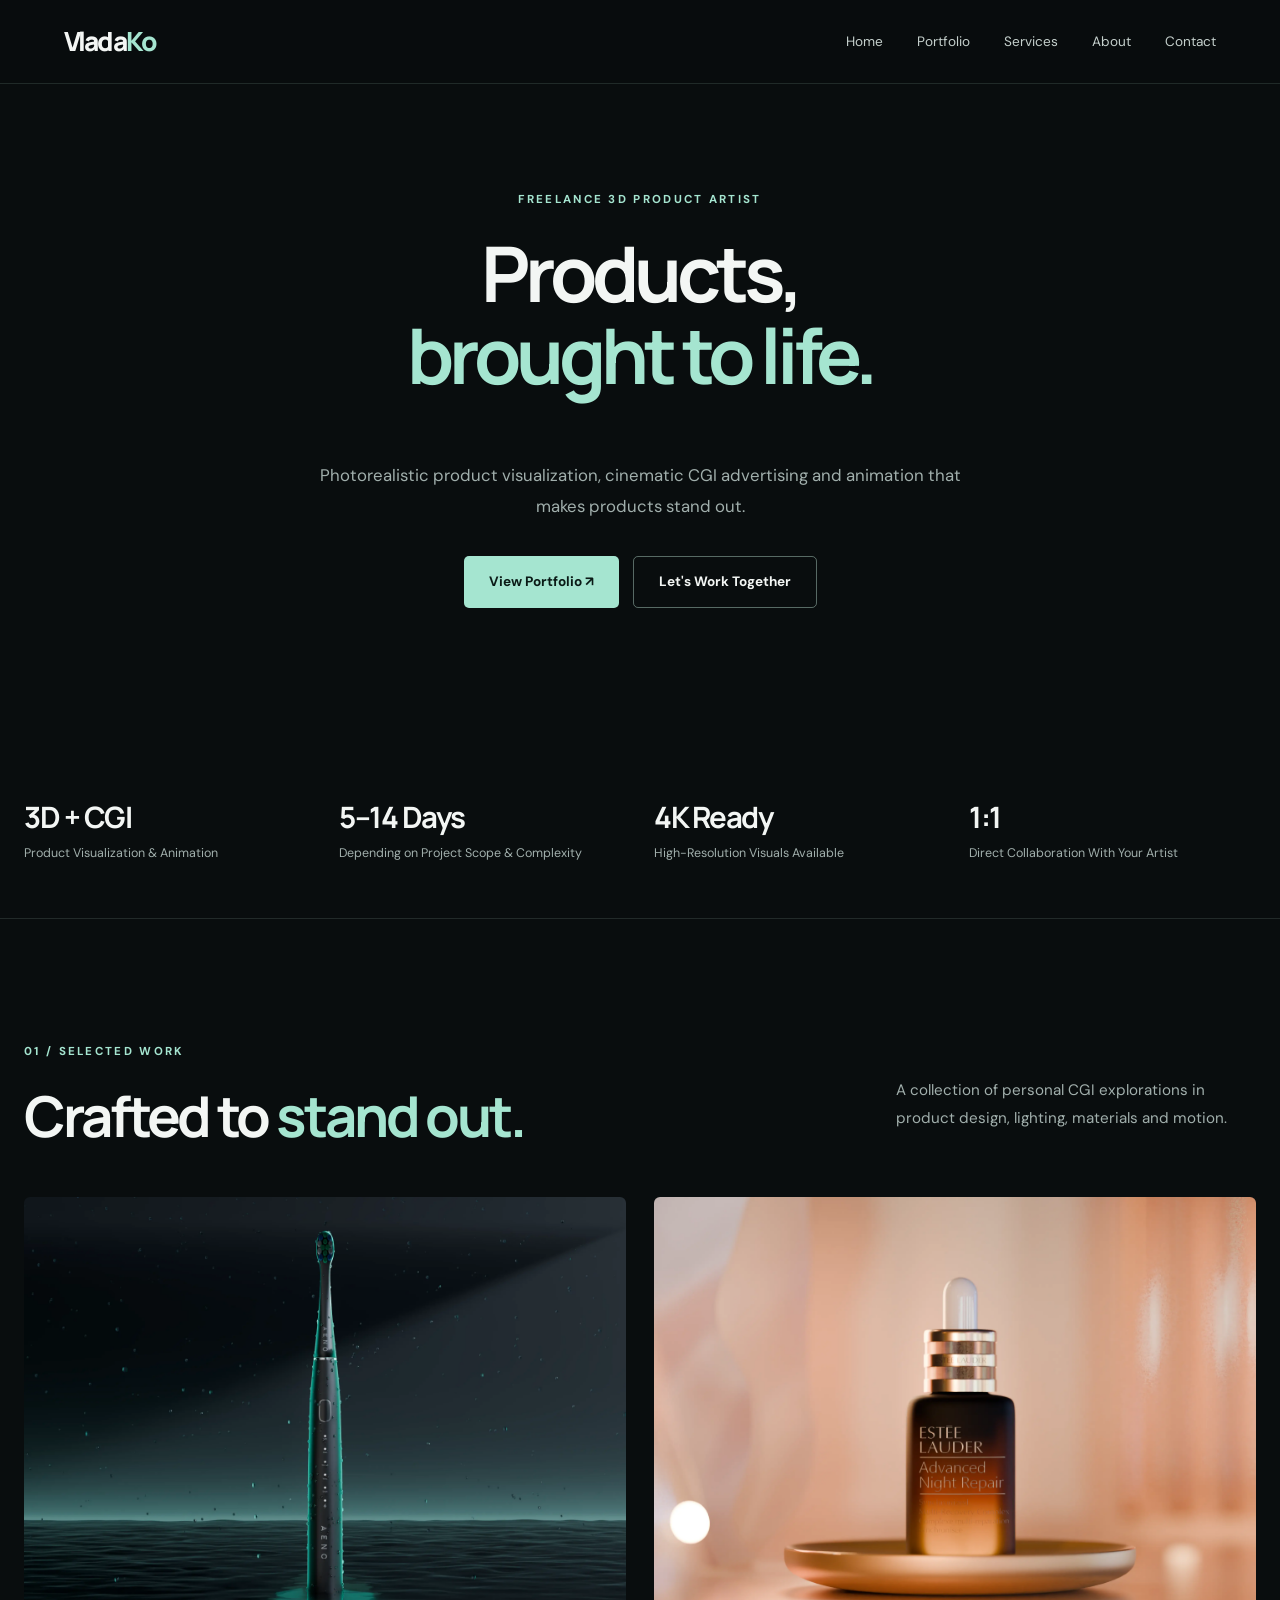
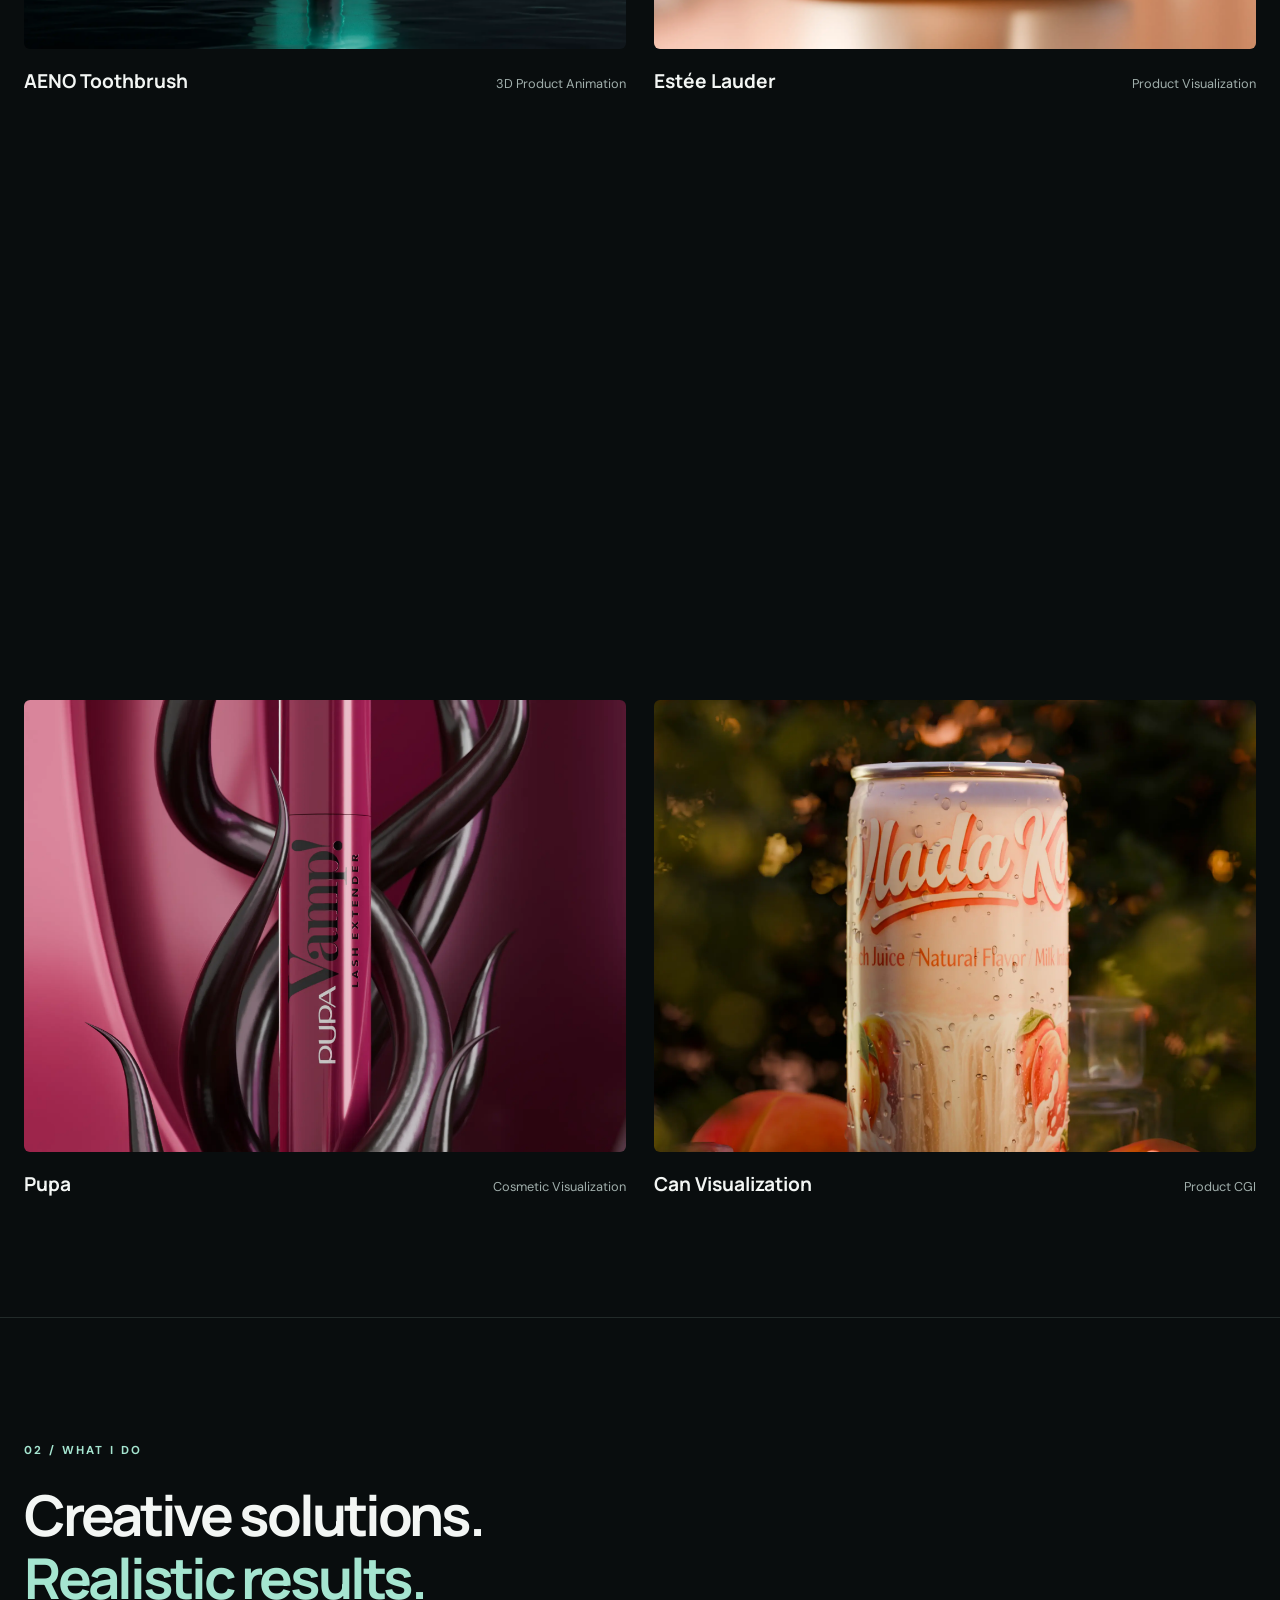
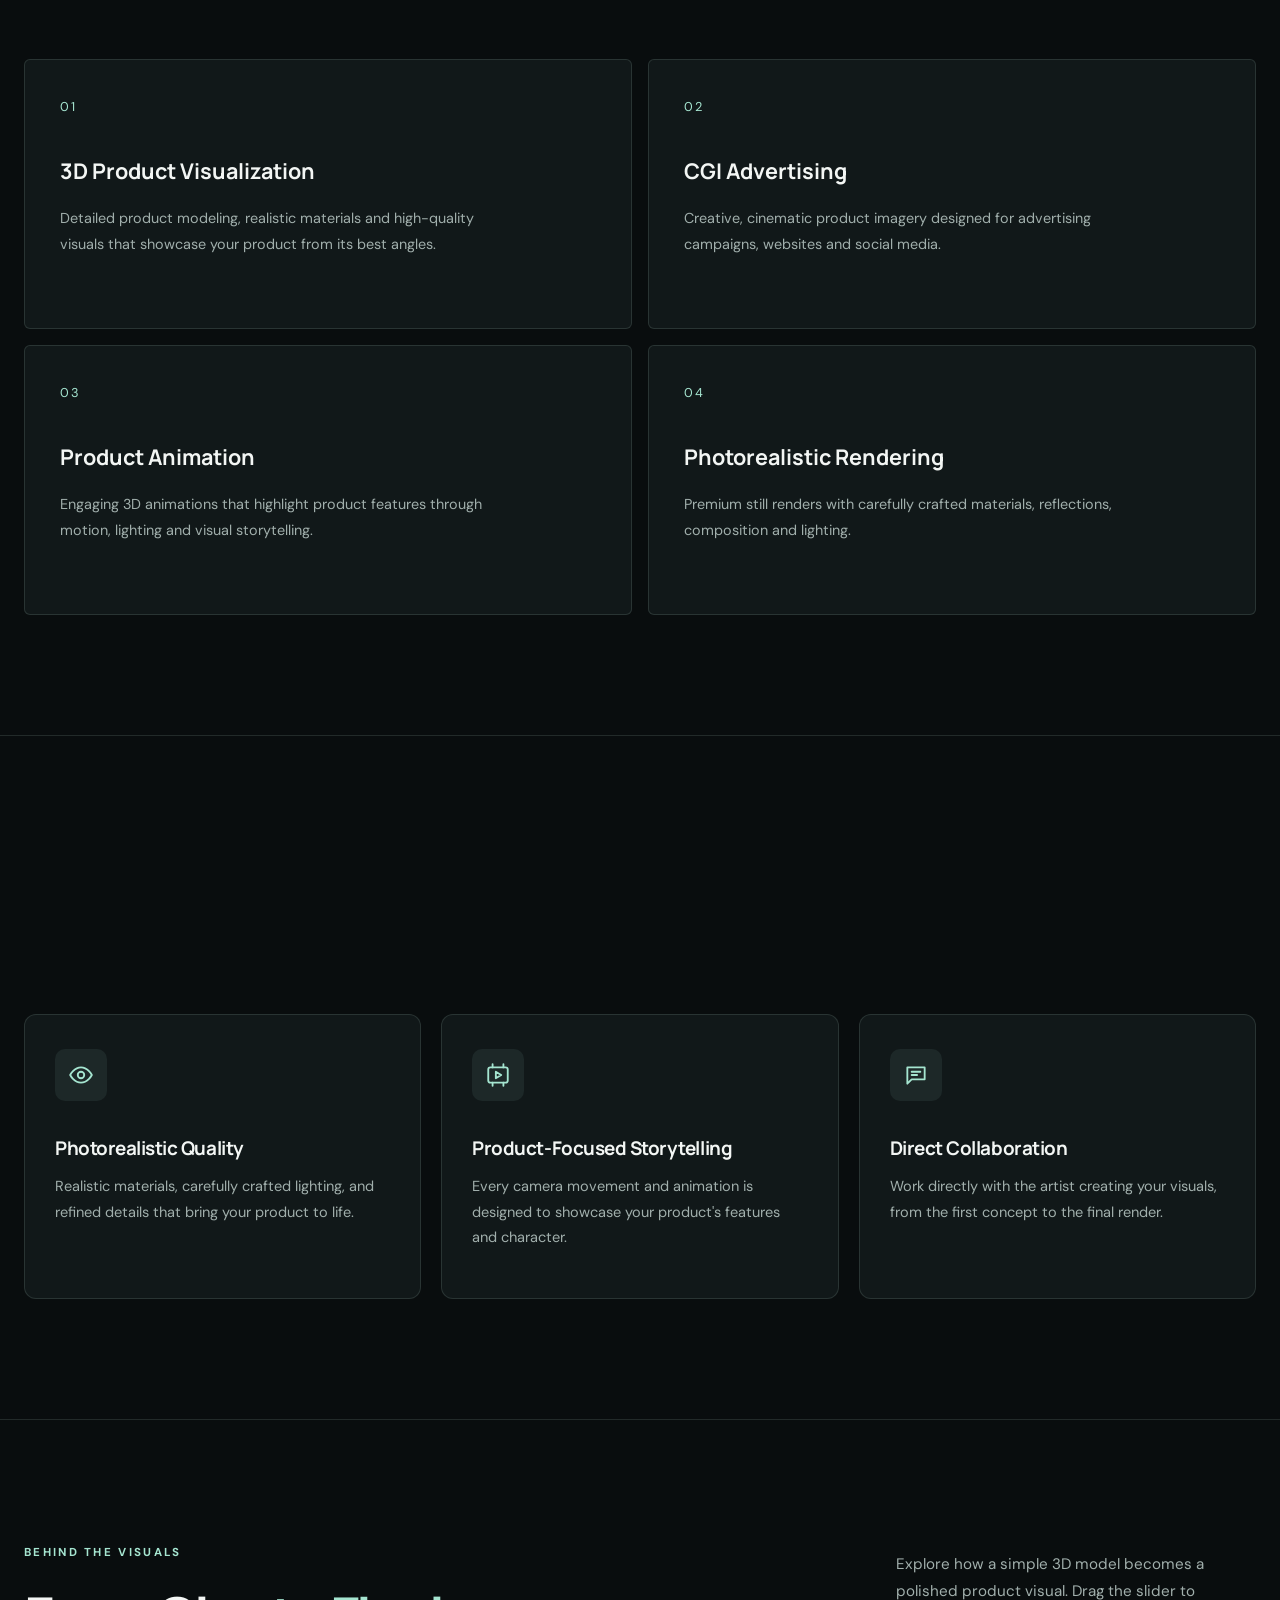
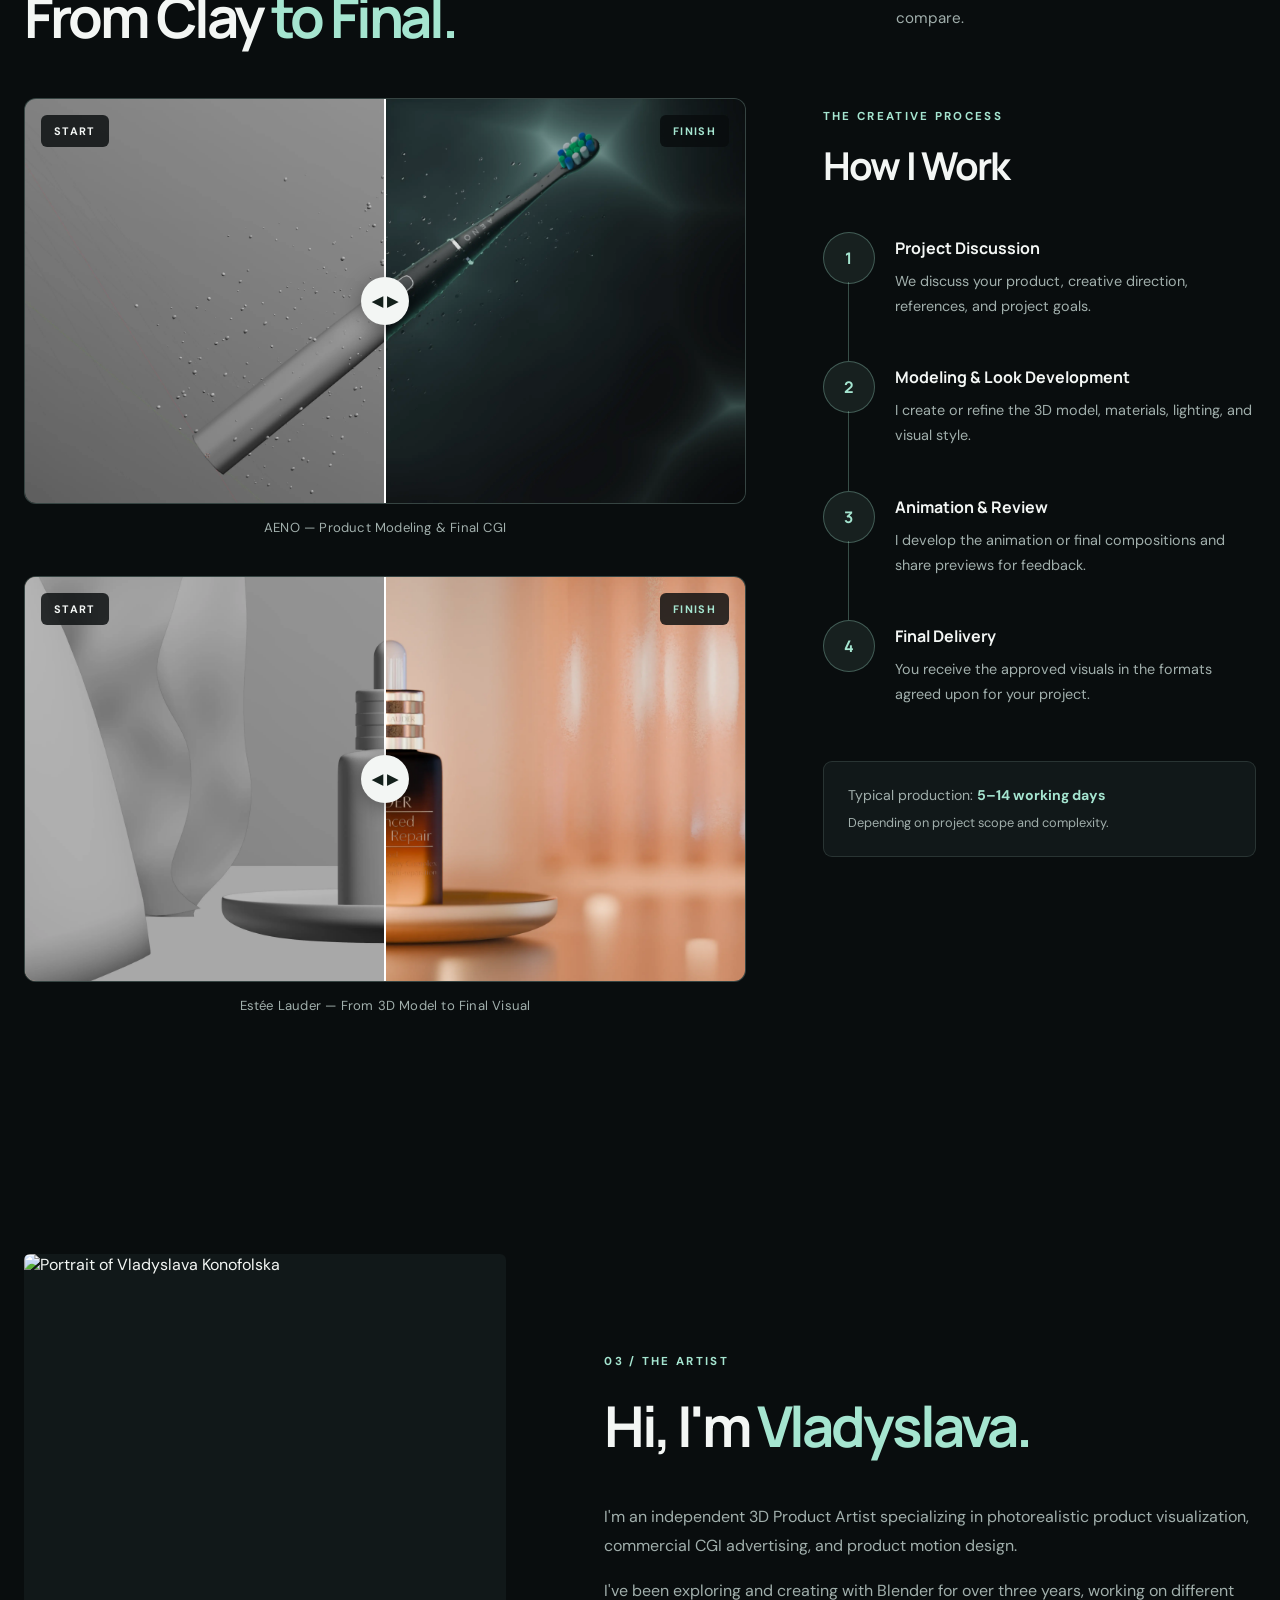
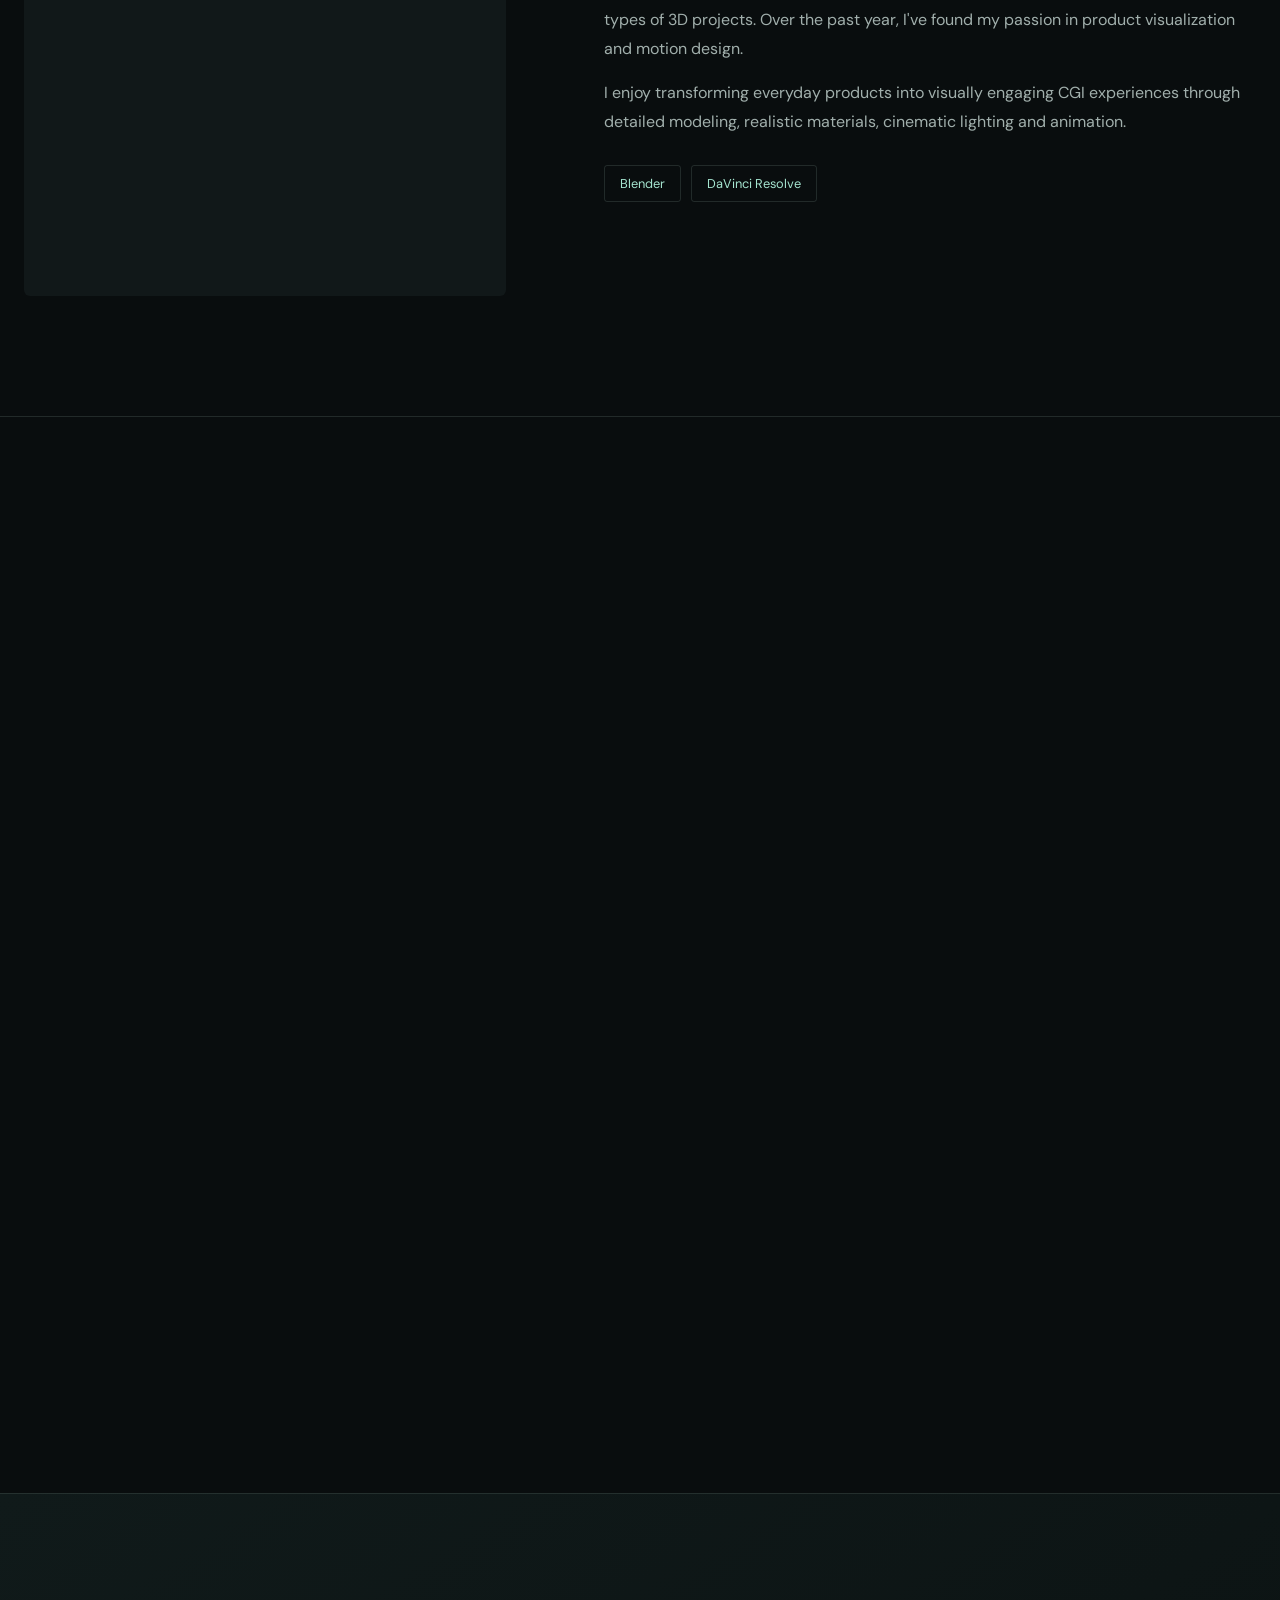
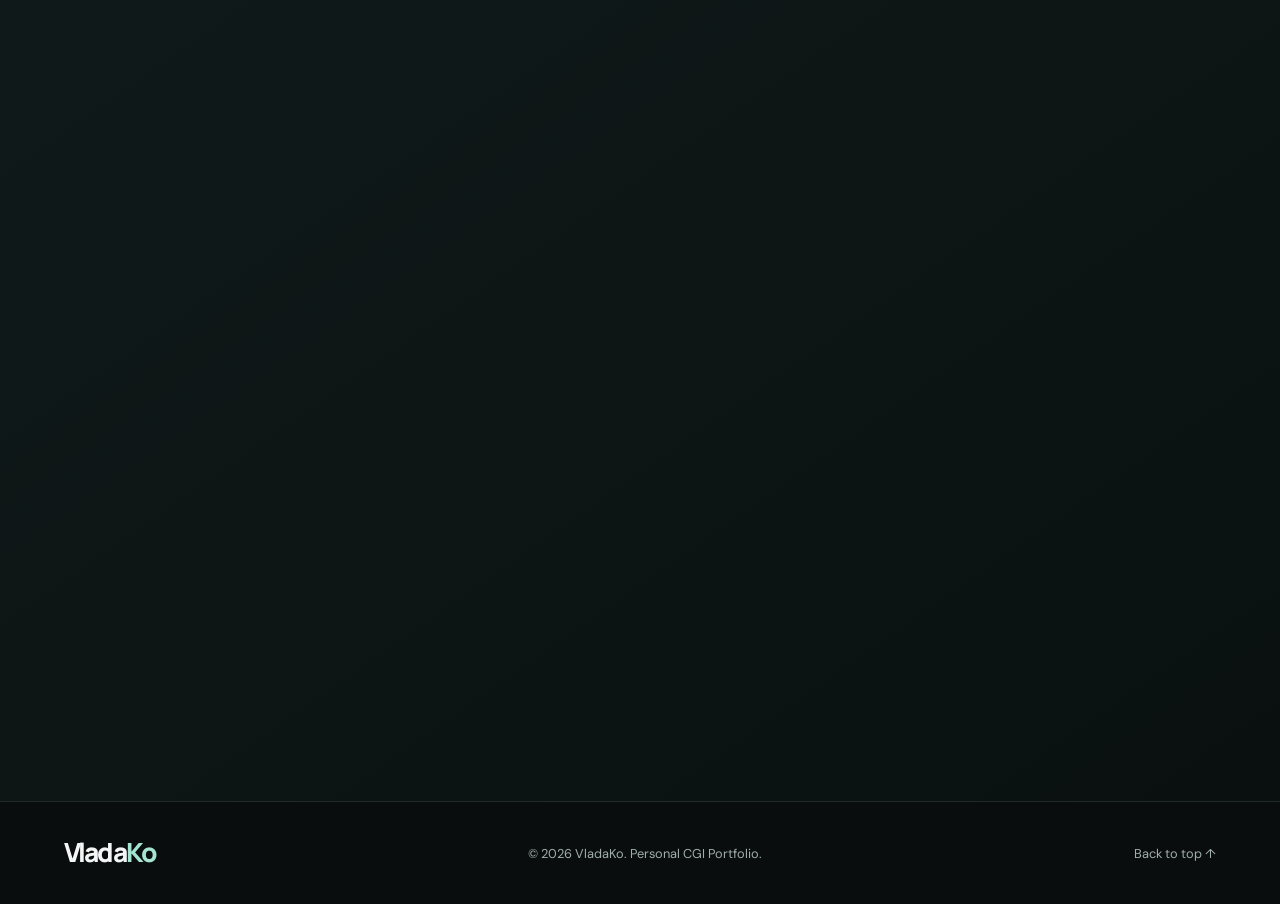
==== index.html @ 2773075f "Add files via upload" ====
<!DOCTYPE html>
<html lang="en">

<head>
  <meta charset="UTF-8">

  <meta
    name="viewport"
    content="width=device-width, initial-scale=1.0"
  >

  <meta
    name="description"
    content="VladaKo — photorealistic 3D product visualization, commercial CGI advertising and product animation by Vladyslava Konofolska."
  >

  <title>VladaKo | 3D Product Artist</title>

  <!-- No custom favicon -->
  <link rel="icon" href="data:,">

  <!-- Styles -->
  <link rel="stylesheet" href="style.css">

  <!-- JavaScript -->
  <script src="script.js" defer></script>

</head>

<body>

  <!-- ===================================
       HEADER
  =================================== -->

  <header class="site-header">

    <a href="index.html" class="logo">Vlada<span>Ko</span></a>

    <button
      class="menu-toggle"
      type="button"
      aria-label="Toggle navigation"
      aria-expanded="false"
    >
      <span></span>
      <span></span>
      <span></span>
    </button>

    <nav
      class="navigation"
      aria-label="Main navigation"
    >
      <a href="#home">Home</a>
      <a href="#portfolio">Portfolio</a>
      <a href="#services">Services</a>
      <a href="#about">About</a>
      <a href="#contact">Contact</a>
    </nav>

  </header>


  <main>

    <!-- ===================================
         HERO SECTION
    =================================== -->

    <section class="hero hero-centered" id="home">

      <div class="hero-copy reveal">

        <span class="eyebrow">
          FREELANCE 3D PRODUCT ARTIST
        </span>

        <h1>
          Products,<br>
          <em>brought to life.</em>
        </h1>

        <p>
          Photorealistic product visualization,
          cinematic CGI advertising and animation
          that makes products stand out.
        </p>

        <div class="button-group">

          <a
            href="#portfolio"
            class="btn btn-primary"
          >
            View Portfolio ↗
          </a>

          <a
            href="#contact"
            class="btn btn-outline"
          >
            Let's Work Together
          </a>

        </div>

      </div>


      <!-- Future interactive 3D showcase -->
<!--  <div
        class="hero-visual hero-model-placeholder"
        id="hero-model-container"
      >

        <div class="hero-placeholder-content">

          <span class="hero-placeholder-line"></span>

          <span>3D EXPERIENCE</span>

          <p>
            Interactive product showcase coming soon.
          </p>

        </div>

      </div>-->
    

    </section>


    <!-- ===================================
         PORTFOLIO HIGHLIGHTS
    =================================== -->

    <section
      class="highlights-section"
      aria-label="VladaKo services and production details"
    >

      <div class="highlights-grid">

        <div class="highlight-item">

          <h3>3D + CGI</h3>

          <p>
            Product Visualization &amp; Animation
          </p>

        </div>


        <div class="highlight-item">

          <h3>5–14 Days</h3>

          <p>
            Depending on Project Scope &amp; Complexity
          </p>

        </div>


        <div class="highlight-item">

          <h3>4K Ready</h3>

          <p>
            High-Resolution Visuals Available
          </p>

        </div>


        <div class="highlight-item">

          <h3>1:1</h3>

          <p>
            Direct Collaboration With Your Artist
          </p>

        </div>

      </div>

    </section>


    <!-- ===================================
         PORTFOLIO
    =================================== -->

    <section
      class="section portfolio-section"
      id="portfolio"
    >

      <div class="section-heading reveal">

        <div>

          <span class="eyebrow">
            01 / SELECTED WORK
          </span>

          <h2>
            Crafted to <em>stand out.</em>
          </h2>

        </div>

        <p>
          A collection of personal CGI explorations
          in product design, lighting, materials
          and motion.
        </p>

      </div>


      <div class="portfolio-grid">

        <!-- AENO -->

        <a
          href="projects/aeno.html"
          class="project-card reveal"
        >

          <div class="project-image">

            <img
              src="assets/images/aeno/aeno.webp"
              alt="AENO toothbrush CGI"
              loading="lazy"
            >

            <span class="project-arrow">↗</span>

          </div>

          <div class="project-info">

            <h3>AENO Toothbrush</h3>

            <span>3D Product Animation</span>

          </div>

        </a>


        <!-- ESTEE LAUDER -->

        <a
          href="projects/estee_lauder.html"
          class="project-card reveal"
        >

          <div class="project-image">

            <img
              src="assets/images/estee_lauder/the estee lauder 1.webp"
              alt="Estée Lauder CGI"
              loading="lazy"
            >

            <span class="project-arrow">↗</span>

          </div>

          <div class="project-info">

            <h3>Estée Lauder</h3>

            <span>Product Visualization</span>

          </div>

        </a>


        <!-- INSTA360 -->

        <a
          href="projects/insta360x5.html"
          class="project-card reveal"
        >

          <div class="project-image">

            <img
              src="assets/images/insta360x5/Insta360 X5.png"
              alt="Insta360 X5 CGI"
              loading="lazy"
            >

            <span class="project-arrow">↗</span>

          </div>

          <div class="project-info">

            <h3>Insta360 X5</h3>

            <span>3D Product Visualization</span>

          </div>

        </a>


        <!-- RHODE -->

        <a
          href="projects/rhobe.html"
          class="project-card reveal"
        >

          <div class="project-image">

            <img
              src="assets/images/rhobe/rhobe.webp"
              alt="Rhode inspired CGI"
              loading="lazy"
            >

            <span class="project-arrow">↗</span>

          </div>

          <div class="project-info">

            <h3>Rhode</h3>

            <span>Beauty CGI</span>

          </div>

        </a>


        <!-- PUPA -->

        <a
          href="projects/pupa.html"
          class="project-card reveal"
        >

          <div class="project-image">

            <img
              src="assets/images/pupa/pupa.webp"
              alt="Pupa product CGI"
              loading="lazy"
            >

            <span class="project-arrow">↗</span>

          </div>

          <div class="project-info">

            <h3>Pupa</h3>

            <span>Cosmetic Visualization</span>

          </div>

        </a>


        <!-- CAN -->

        <a
          href="projects/can_vladako.html"
          class="project-card reveal"
        >

          <div class="project-image">

            <img
              src="assets/images/can_vladako/can_vladako1.webp"
              alt="Can product CGI"
              loading="lazy"
            >

            <span class="project-arrow">↗</span>

          </div>

          <div class="project-info">

            <h3>Can Visualization</h3>

            <span>Product CGI</span>

          </div>

        </a>

      </div>

    </section>


    <!-- ===================================
         SERVICES
    =================================== -->

    <section
      class="section services-section"
      id="services"
    >

      <div class="section-heading reveal">

        <div>

          <span class="eyebrow">
            02 / WHAT I DO
          </span>

          <h2>
            Creative solutions.<br>
            <em>Realistic results.</em>
          </h2>

        </div>

      </div>


      <div class="services-grid">

        <article class="service-card reveal">

          <span class="service-number">01</span>

          <h3>3D Product Visualization</h3>

          <p>
            Detailed product modeling, realistic materials
            and high-quality visuals that showcase your
            product from its best angles.
          </p>

        </article>


        <article class="service-card reveal">

          <span class="service-number">02</span>

          <h3>CGI Advertising</h3>

          <p>
            Creative, cinematic product imagery designed
            for advertising campaigns, websites and
            social media.
          </p>

        </article>


        <article class="service-card reveal">

          <span class="service-number">03</span>

          <h3>Product Animation</h3>

          <p>
            Engaging 3D animations that highlight product
            features through motion, lighting and
            visual storytelling.
          </p>

        </article>


        <article class="service-card reveal">

          <span class="service-number">04</span>

          <h3>Photorealistic Rendering</h3>

          <p>
            Premium still renders with carefully crafted
            materials, reflections, composition and lighting.
          </p>

        </article>

      </div>

    </section>

<!-- =========================================
     1. WHY WORK WITH ME
========================================= -->
<section class="section why-section" id="why-me">
  <div class="section-heading reveal">
    <div>
      <span class="eyebrow">WHY VLADAKO</span>
      <h2>Why Work <em>With Me.</em></h2>
    </div>
    <p>
      Thoughtful CGI that makes your product
      look its best, from the smallest detail
      to the final frame.
    </p>
  </div>

  <div class="why-grid">

    <article class="why-card reveal">
      <div class="why-icon" aria-hidden="true">
        <svg viewBox="0 0 24 24" fill="none"
             stroke="currentColor" stroke-width="1.7"
             stroke-linecap="round" stroke-linejoin="round">
          <path d="M2 12s3.6-7 10-7 10 7 10 7-3.6 7-10 7S2 12 2 12Z"/>
          <circle cx="12" cy="12" r="3"/>
        </svg>
      </div>
      <h3>Photorealistic Quality</h3>
      <p>
        Realistic materials, carefully crafted lighting,
        and refined details that bring your product to life.
      </p>
    </article>

    <article class="why-card reveal">
      <div class="why-icon" aria-hidden="true">
        <svg viewBox="0 0 24 24" fill="none"
             stroke="currentColor" stroke-width="1.7"
             stroke-linecap="round" stroke-linejoin="round">
          <rect x="3" y="5" width="18" height="14" rx="2"/>
          <path d="m10 9 5 3-5 3V9Z"/>
          <path d="M7 2v3M17 2v3M7 19v3M17 19v3"/>
        </svg>
      </div>
      <h3>Product-Focused Storytelling</h3>
      <p>
        Every camera movement and animation is designed
        to showcase your product's features and character.
      </p>
    </article>

    <article class="why-card reveal">
      <div class="why-icon" aria-hidden="true">
        <svg viewBox="0 0 24 24" fill="none"
             stroke="currentColor" stroke-width="1.7"
             stroke-linecap="round" stroke-linejoin="round">
          <path d="M4 5h16v11H8l-4 4V5Z"/>
          <path d="M8 9h8M8 12h5"/>
        </svg>
      </div>
      <h3>Direct Collaboration</h3>
      <p>
        Work directly with the artist creating your visuals,
        from the first concept to the final render.
      </p>
    </article>

  </div>
</section>


<!-- =========================================
     2 + 3. BEFORE/AFTER AND HOW I WORK
========================================= -->
<section class="section process-section" id="process">

  <div class="section-heading reveal">
    <div>
      <span class="eyebrow">BEHIND THE VISUALS</span>
      <h2>From Clay <em>to Final.</em></h2>
    </div>
    <p>
      Explore how a simple 3D model becomes
      a polished product visual.
      Drag the slider to compare.
    </p>
  </div>

  <div class="process-layout">

    <!-- LEFT COLUMN: COMPARISONS -->
    <div class="comparisons">

      <!-- AENO -->
      <figure class="comparison-project reveal">

        <div class="comparison-slider"
             data-comparison
             tabindex="0"
             role="slider"
             aria-label="AENO before and after comparison"
             aria-valuemin="0"
             aria-valuemax="100"
             aria-valuenow="50"
             aria-valuetext="50 percent of the clay render visible">

          <img
            class="comparison-image comparison-finish"
            src="assets/images/aeno-finish.webp"
            alt="AENO final photorealistic render"
            draggable="false"
          >

          <div class="comparison-before">
            <img
              class="comparison-image"
              src="assets/images/aeno-start.webp"
              alt="AENO untextured clay render"
              draggable="false"
            >
          </div>

          <span class="comparison-label comparison-label-start">
            START
          </span>

          <span class="comparison-label comparison-label-finish">
            FINISH
          </span>

          <div class="comparison-handle" aria-hidden="true">
            <span class="comparison-knob">
              <span>◀</span>
              <span>▶</span>
            </span>
          </div>

        </div>

        <figcaption>
          AENO — Product Modeling & Final CGI
        </figcaption>

      </figure>

      <!-- ESTEE LAUDER -->
      <figure class="comparison-project reveal">

        <div class="comparison-slider"
             data-comparison
             tabindex="0"
             role="slider"
             aria-label="Estée Lauder before and after comparison"
             aria-valuemin="0"
             aria-valuemax="100"
             aria-valuenow="50"
             aria-valuetext="50 percent of the clay render visible">

          <img
            class="comparison-image comparison-finish"
            src="assets/images/estee-finish.webp"
            alt="Estée Lauder final photorealistic render"
            draggable="false"
          >

          <div class="comparison-before">
            <img
              class="comparison-image"
              src="assets/images/estee-start.webp"
              alt="Estée Lauder untextured clay render"
              draggable="false"
            >
          </div>

          <span class="comparison-label comparison-label-start">
            START
          </span>

          <span class="comparison-label comparison-label-finish">
            FINISH
          </span>

          <div class="comparison-handle" aria-hidden="true">
            <span class="comparison-knob">
              <span>◀</span>
              <span>▶</span>
            </span>
          </div>

        </div>

        <figcaption>
          Estée Lauder — From 3D Model to Final Visual
        </figcaption>

      </figure>

    </div>


    <!-- RIGHT COLUMN: WORKFLOW -->
    <div class="workflow reveal">

      <span class="eyebrow">THE CREATIVE PROCESS</span>
      <h3>How I Work</h3>

      <ol class="workflow-list">

        <li class="workflow-step">
          <span class="workflow-number">1</span>
          <div>
            <h4>Project Discussion</h4>
            <p>
              We discuss your product, creative direction,
              references, and project goals.
            </p>
          </div>
        </li>

        <li class="workflow-step">
          <span class="workflow-number">2</span>
          <div>
            <h4>Modeling & Look Development</h4>
            <p>
              I create or refine the 3D model,
              materials, lighting, and visual style.
            </p>
          </div>
        </li>

        <li class="workflow-step">
          <span class="workflow-number">3</span>
          <div>
            <h4>Animation & Review</h4>
            <p>
              I develop the animation or final compositions
              and share previews for feedback.
            </p>
          </div>
        </li>

        <li class="workflow-step">
          <span class="workflow-number">4</span>
          <div>
            <h4>Final Delivery</h4>
            <p>
              You receive the approved visuals in the
              formats agreed upon for your project.
            </p>
          </div>
        </li>

      </ol>

      <p class="workflow-timeline">
        Typical production: <strong>5–14 working days</strong>
        <span>Depending on project scope and complexity.</span>
      </p>

    </div>

  </div>
</section>



    <!-- ===================================
         ABOUT ME
    =================================== -->

    <section
      class="section about-section"
      id="about"
    >

      <div class="about-image reveal">

        <img
          src="assets/about/vladyslava-portrait.jpg"
          alt="Portrait of Vladyslava Konofolska"
          loading="lazy"
        >

      </div>


      <div class="about-content reveal">

        <span class="eyebrow">
          03 / THE ARTIST
        </span>

        <h2>
          Hi, I'm <em>Vladyslava.</em>
        </h2>

        <p>
          I'm an independent 3D Product Artist specializing
          in photorealistic product visualization,
          commercial CGI advertising, and product motion design.
        </p>

        <p>
          I've been exploring and creating with Blender for
          over three years, working on different types of
          3D projects. Over the past year, I've found my
          passion in product visualization and motion design.
        </p>

        <p>
          I enjoy transforming everyday products into visually
          engaging CGI experiences through detailed modeling,
          realistic materials, cinematic lighting and animation.
        </p>

        <div class="software-tags">

          <span>Blender</span>

          <span>DaVinci Resolve</span>

        </div>

      </div>

    </section>

 <!-- =========================================
     4. FREQUENTLY ASKED QUESTIONS
========================================= -->
<section class="section faq-section" id="faq">

  <div class="faq-heading reveal">
    <span class="eyebrow">GOOD TO KNOW</span>
    <h2>Frequently Asked <em>Questions.</em></h2>
    <p>
      Everything you need to know
      before we start creating together.
    </p>
  </div>

  <div class="faq-list">

     <details class="faq-item reveal" open>
      <summary>
        How much does a 3D product animation cost?
        <span class="faq-chevron" aria-hidden="true"></span>
      </summary>
      <div class="faq-answer">
        Pricing depends on the product, animation length,
        complexity, and required deliverables.
        Share your project details and I'll prepare
        a custom quote.
      </div>
     </details>

     <details class="faq-item reveal">
      <summary>
        How long does a project take?
        <span class="faq-chevron" aria-hidden="true"></span>
      </summary>
      <div class="faq-answer">
        Most projects are estimated at around 5–14
        working days, depending on their scope and
        complexity. Larger campaigns may require more time.
      </div>
     </details>
 
     <details class="faq-item reveal">
      <summary>
        Do you offer revisions?
        <span class="faq-chevron" aria-hidden="true"></span>
      </summary>
      <div class="faq-answer">
        Yes. The number of revision rounds is agreed
        upon before the project begins, so expectations
        are clear.
      </div>
     </details>

     <details class="faq-item reveal">
      <summary>
        Do I need to provide a 3D model?
        <span class="faq-chevron" aria-hidden="true"></span>
      </summary>
      <div class="faq-answer">
        Not necessarily. I can create a product model
        from suitable photos, dimensions, and references.
        Existing 3D files are also welcome.
      </div>
     </details>

     <details class="faq-item reveal">
      <summary>
        Can you create vertical videos for social media?
        <span class="faq-chevron" aria-hidden="true"></span>
      </summary>
      <div class="faq-answer">
        Yes. I can prepare animations in vertical,
        horizontal, or square formats depending
        on where you plan to use them.
      </div>
     </details>

     <details class="faq-item reveal">
      <summary>
        How do we get started?
        <span class="faq-chevron" aria-hidden="true"></span>
      </summary>
      <div class="faq-answer">
        Send me a short description of your product,
        reference images, and what you'd like to create.
        I'll review the requirements and discuss
        the next steps with you.
      </div>
     </details>

      </div>
     </section>


    <!-- ===================================
         CONTACT
    =================================== -->

    <section
      class="section contact-section"
      id="contact"
    >

      <div class="contact-inner reveal">

        <span class="eyebrow">
          04 / GET IN TOUCH
        </span>

        <h2>
          Let's create something<br>
          <em>extraordinary.</em>
        </h2>

        <p>
          Have a product in mind?
          Let's turn your ideas into cinematic CGI visuals.
        </p>


        <div class="contact-links">

          <!-- EMAIL / COPY -->

          <button
            class="contact-item email-copy"
            type="button"
            data-email="konofolska.vladyslava@gmail.com"
            aria-label="Copy email address"
          >

            <span class="contact-icon">

              <svg
                viewBox="0 0 24 24"
                fill="none"
                stroke="currentColor"
                stroke-width="1.6"
                stroke-linecap="round"
                stroke-linejoin="round"
                aria-hidden="true"
              >

                <rect
                  x="3"
                  y="5"
                  width="18"
                  height="14"
                  rx="2"
                />

                <path d="m3 7 9 6 9-6"/>

              </svg>

            </span>


            <span class="contact-text">

              <small>EMAIL / CLICK TO COPY</small>

              <strong>
                konofolska.vladyslava@gmail.com
              </strong>

            </span>


            <span class="contact-action">
              Copy ↗
            </span>

          </button>


          <!-- INSTAGRAM -->

          <a
            class="contact-item"
            href="https://www.instagram.com/vladyslava_3d/"
            target="_blank"
            rel="noopener noreferrer"
            aria-label="Visit Instagram vladyslava_3d"
          >

            <span class="contact-icon">

              <svg
                viewBox="0 0 24 24"
                fill="none"
                stroke="currentColor"
                stroke-width="1.6"
                stroke-linecap="round"
                stroke-linejoin="round"
                aria-hidden="true"
              >

                <rect
                  x="2"
                  y="2"
                  width="20"
                  height="20"
                  rx="6"
                />

                <circle
                  cx="12"
                  cy="12"
                  r="4"
                />

                <circle
                  cx="18"
                  cy="6"
                  r="1"
                  fill="currentColor"
                  stroke="none"
                />

              </svg>

            </span>


            <span class="contact-text">

              <small>INSTAGRAM</small>

              <strong>vladyslava_3d</strong>

            </span>


            <span class="contact-action">↗</span>

          </a>

<!-- UPWORK -->
<a
  class="contact-item"
  href="https://www.upwork.com/freelancers/~01c9bd82867be9fbf6?mp_source=share"
  target="_blank"
  rel="noopener noreferrer"
  aria-label="Visit Vladyslava's Upwork profile"
>
  <span class="contact-icon">
    <svg viewBox="0 0 24 24"
         fill="none"
         stroke="currentColor"
         stroke-width="1.6"
         stroke-linecap="round"
         stroke-linejoin="round"
         aria-hidden="true">
      <path d="M3 6v7a4 4 0 0 0 8 0V6"/>
      <path d="M11 6c1.2 4 3.2 7.5 6 7.5a3.5 3.5 0 1 0-3.5-3.5"/>
      <path d="M11 12c1.5 3.2 3.3 5.5 5 6"/>
    </svg>
  </span>

  <span class="contact-text">
    <small>UPWORK</small>
    <strong>Hire me on Upwork</strong>
  </span>

  <span class="contact-action">↗</span>
</a>


        </div>


        <p
          class="contact-feedback"
          id="copy-feedback"
          role="status"
          aria-live="polite"
        ></p>

      </div>

    </section>

  </main>


  <!-- ===================================
       FOOTER
  =================================== -->

  <footer class="site-footer">

    <a href="index.html" class="logo">Vlada<span>Ko</span></a>

    <p>
      © <span id="year"></span>
      VladaKo. Personal CGI Portfolio.
    </p>

    <a href="#home">
      Back to top ↑
    </a>

  </footer>
 <script src="script.js" defer></script>
</body>
</html>
---- style.css ----
@import url('https://fonts.googleapis.com/css2?family=DM+Sans:wght@400;500;600;700&family=Manrope:wght@400;500;600;700;800&display=swap');


/* ===================================
   GLOBAL VARIABLES
=================================== */

:root {
  --bg: #090d0e;
  --surface: #111819;
  --surface-light: #192324;

  --emerald: #a5e5d0;
  --emerald-dark: #69bda4;

  --white: #f3f6f4;
  --muted: #a1afac;

  --border: rgba(200, 235, 222, 0.13);

  --container: 1320px;
}


/* ===================================
   RESET & GLOBAL STYLES
=================================== */

* {
  box-sizing: border-box;
}

html {
  scroll-behavior: smooth;
}

body {
  margin: 0;
  background: var(--bg);
  color: var(--white);
  font-family: 'DM Sans', sans-serif;
  -webkit-font-smoothing: antialiased;
}

img,
video {
  display: block;
  max-width: 100%;
}

a {
  color: inherit;
  text-decoration: none;
}

button {
  font: inherit;
}

section {
  scroll-margin-top: 90px;
}

h1,
h2,
h3,
p {
  margin-top: 0;
}

h1,
h2,
h3 {
  font-family: 'Manrope', sans-serif;
}

h1 {
  font-size: clamp(3rem, 6vw, 6.5rem);
  letter-spacing: -0.065em;
  line-height: 1.07;
  font-weight: 700;
}

h2 {
  font-size: clamp(2.2rem, 4.4vw, 4.5rem);
  letter-spacing: -0.055em;
  line-height: 1.12;
}

h1 em,
h2 em {
  font-style: normal;
  color: var(--emerald);
}

p {
  line-height: 1.8;
}

.eyebrow {
  display: inline-block;
  font-size: 0.72rem;
  letter-spacing: 0.2em;
  font-weight: 700;
  color: var(--emerald);
  margin-bottom: 25px;
}


/* ===================================
   HEADER
=================================== */

.site-header {
  position: fixed;
  top: 0;
  left: 0;

  width: 100%;
  height: 84px;

  z-index: 100;

  display: flex;
  align-items: center;
  justify-content: space-between;

  padding: 0 max(
    5vw,
    calc((100vw - var(--container)) / 2)
  );

  background: rgba(9, 13, 14, 0.88);

  border-bottom: 1px solid var(--border);

  backdrop-filter: blur(18px);
  -webkit-backdrop-filter: blur(18px);
}


/* ===================================
   VLADAKO TEXT LOGO
=================================== */

.logo {
  display: inline-block;

  font-family: 'Manrope', sans-serif;
  font-size: 1.65rem;
  font-weight: 800;

  letter-spacing: -0.07em;
  line-height: 1.2;

  color: var(--white);

  white-space: nowrap;
}

.logo span {
  color: var(--emerald);
}


/* ===================================
   NAVIGATION
=================================== */

.navigation {
  display: flex;
  align-items: center;
  gap: 34px;
}

.navigation a {
  font-size: 0.85rem;
  color: #c5d0cc;
  transition: color 0.3s ease;
}

.navigation a:hover,
.navigation a:focus-visible {
  color: var(--emerald);
}

.menu-toggle {
  display: none;

  border: 0;
  background: none;

  padding: 10px;
  cursor: pointer;
}

.menu-toggle span {
  display: block;

  width: 25px;
  height: 2px;

  background: var(--white);

  margin: 5px 0;
}


/* ===================================
   HERO SECTION
=================================== */

.hero {
  min-height: 100vh;

  display: grid;
  grid-template-columns: 1fr 1fr;

  align-items: center;

  padding:
    130px
    max(5vw, calc((100vw - var(--container)) / 2))
    70px;

  gap: 6%;
}

.hero-copy {
  position: relative;
  z-index: 2;
}

.hero-copy p {
  max-width: 480px;
  color: var(--muted);
  font-size: 1.05rem;
}


/* ===================================
   BUTTONS
=================================== */

.button-group {
  display: flex;
  gap: 14px;
  flex-wrap: wrap;
  margin-top: 35px;
}

.btn {
  display: inline-flex;
  align-items: center;
  justify-content: center;

  min-height: 52px;
  padding: 14px 25px;

  border-radius: 5px;

  font-weight: 700;
  font-size: 0.85rem;

  transition:
    transform 0.3s ease,
    background 0.3s ease,
    border-color 0.3s ease;
}

.btn:hover {
  transform: translateY(-3px);
}

.btn-primary {
  background: var(--emerald);
  color: #0a1a16;
}

.btn-primary:hover {
  background: #c5f5e4;
}

.btn-outline {
  border: 1px solid rgba(205, 245, 231, 0.4);
  color: var(--white);
}

.btn-outline:hover {
  border-color: var(--emerald);
}


/* ===================================
   HERO VISUAL
=================================== */

.hero-visual {
  position: relative;

  height: min(72vh, 700px);
  min-height: 420px;

  border-radius: 8px;
  overflow: hidden;

  background: var(--surface);
}

.hero-visual img {
  width: 100%;
  height: 100%;

  object-fit: cover;
  object-position: center;
}

.hero-visual::after {
  content: "";

  position: absolute;
  inset: 50% 0 0;

  background:
    linear-gradient(
      transparent,
      rgba(0, 0, 0, 0.6)
    );

  pointer-events: none;
}

.hero-visual-caption {
  position: absolute;

  bottom: 22px;
  left: 25px;

  z-index: 1;

  font-size: 0.65rem;
  letter-spacing: 0.15em;

  color: #e2f2ec;
}


/* ===================================
   HERO 3D MODEL PLACEHOLDER
=================================== */

.hero-model-placeholder {
  position: relative;

  display: flex;
  align-items: center;
  justify-content: center;

  background:
    radial-gradient(
      ellipse at 50% 50%,
      rgba(111, 193, 164, 0.11),
      transparent 65%
    ),
    linear-gradient(
      145deg,
      #172322,
      #0d1314 70%
    );

  border: 1px solid rgba(165, 229, 208, 0.12);
}

.hero-placeholder-content {
  text-align: center;
  padding: 30px;
}

.hero-placeholder-line {
  display: block;

  width: 45px;
  height: 1px;

  background: var(--emerald);

  margin: 0 auto 25px;
}

.hero-placeholder-content > span:nth-child(2) {
  font-size: 0.7rem;
  letter-spacing: 0.25em;
  color: var(--emerald);
}

.hero-placeholder-content p {
  margin-top: 12px;
  color: var(--muted);
  font-size: 0.85rem;
}


/* ===================================
   PORTFOLIO HIGHLIGHTS
=================================== */

.highlights-section {
  width: 100%;

  padding: 35px 24px 55px;

  border-bottom: 1px solid var(--border);
}

.highlights-grid {
  max-width: var(--container);
  margin: 0 auto;

  display: grid;
  grid-template-columns: repeat(4, minmax(0, 1fr));

  gap: 28px;
}

.highlight-item {
  min-width: 0;
}

.highlight-item h3 {
  margin: 0 0 9px;

  font-size: clamp(1.5rem, 2.3vw, 2.2rem);
  font-weight: 700;

  letter-spacing: -0.05em;
  line-height: 1.2;

  color: var(--white);
}

.highlight-item p {
  margin: 0;

  color: var(--muted);

  font-size: 0.78rem;
  line-height: 1.5;
}


/* ===================================
   GENERAL SECTIONS
=================================== */

.section {
  max-width: var(--container);
  margin: auto;
  padding: 120px 24px;
}

.section-heading {
  display: flex;
  justify-content: space-between;
  align-items: end;

  gap: 40px;
  margin-bottom: 50px;
}

.section-heading h2 {
  margin-bottom: 0;
}

.section-heading > p {
  max-width: 360px;

  color: var(--muted);
  font-size: 0.95rem;
}


/* ===================================
   PORTFOLIO GRID
=================================== */

.portfolio-grid {
  display: grid;

  grid-template-columns:
    repeat(2, minmax(0, 1fr));

  gap: 55px 28px;
}

.project-card {
  min-width: 0;
}

.project-image {
  position: relative;

  aspect-ratio: 4 / 3;

  overflow: hidden;
  border-radius: 6px;

  background: var(--surface-light);
}

.project-image img {
  width: 100%;
  height: 100%;

  object-fit: cover;

  transition:
    transform 0.7s cubic-bezier(0.2, 0.8, 0.2, 1);
}

.project-card:hover img {
  transform: scale(1.055);
}

.project-arrow {
  position: absolute;

  right: 20px;
  top: 20px;

  display: grid;
  place-items: center;

  width: 42px;
  height: 42px;

  border-radius: 50%;

  background: var(--emerald);
  color: #07120f;

  font-size: 1.3rem;

  opacity: 0;
  transform: translateY(8px);

  transition:
    opacity 0.3s ease,
    transform 0.3s ease;
}

.project-card:hover .project-arrow,
.project-card:focus-visible .project-arrow {
  opacity: 1;
  transform: translateY(0);
}

.project-info {
  display: flex;

  justify-content: space-between;
  align-items: baseline;

  gap: 15px;
  padding-top: 19px;
}

.project-info h3 {
  margin: 0;
  font-size: 1.2rem;
}

.project-info span {
  font-size: 0.8rem;
  color: var(--muted);
  text-align: right;
}


/* ===================================
   SERVICES
=================================== */

.services-section {
  border-top: 1px solid var(--border);
}

.services-grid {
  display: grid;

  grid-template-columns:
    repeat(2, minmax(0, 1fr));

  gap: 16px;
}

.service-card {
  min-height: 270px;

  padding: 35px;

  border: 1px solid var(--border);
  border-radius: 6px;

  background: var(--surface);

  transition:
    background 0.3s ease,
    transform 0.3s ease;
}

.service-card:hover {
  background: var(--surface-light);
  transform: translateY(-4px);
}

.service-number {
  color: var(--emerald);

  font-size: 0.8rem;
  letter-spacing: 0.15em;
}

.service-card h3 {
  font-size: 1.35rem;
  margin-top: 40px;
}

.service-card p {
  color: var(--muted);
  font-size: 0.9rem;
  max-width: 450px;
}


/* ===================================
   ABOUT ME
=================================== */

.about-section {
  display: grid;

  grid-template-columns: 0.85fr 1.15fr;

  align-items: center;

  gap: 8%;
}

.about-image {
  aspect-ratio: 3 / 4;

  overflow: hidden;

  border-radius: 6px;

  background: var(--surface);
}

.about-image img {
  width: 100%;
  height: 100%;
  object-fit: cover;
}

.about-content p {
  color: var(--muted);
  font-size: 1rem;
}

.software-tags {
  display: flex;
  flex-wrap: wrap;

  gap: 10px;
  margin-top: 28px;
}

.software-tags span {
  padding: 9px 15px;

  border: 1px solid var(--border);
  border-radius: 3px;

  font-size: 0.8rem;

  color: var(--emerald);
}


/* ===================================
   CONTACT SECTION
=================================== */

.contact-section {
  max-width: none;

  text-align: center;

  background:
    linear-gradient(
      145deg,
      #101a1a,
      #0a1010
    );

  border-top: 1px solid var(--border);
}

.contact-inner {
  max-width: 850px;
  margin: auto;
}

.contact-inner p {
  color: var(--muted);
}

.contact-note {
  margin-top: 30px;
  font-size: 0.85rem;
}

.contact-links {
  display: flex;
  flex-direction: column;

  gap: 15px;

  max-width: 660px;

  margin: 50px auto 0;
}

.contact-item {
  display: flex;
  align-items: center;

  gap: 20px;

  width: 100%;
  padding: 22px 25px;

  background: #172120;

  border: 1px solid var(--border);
  border-radius: 8px;

  color: var(--white);

  text-align: left;
  cursor: pointer;

  transition:
    background 0.3s ease,
    border-color 0.3s ease,
    transform 0.3s ease;
}

.contact-item:hover {
  background: #20312d;
  border-color: var(--emerald-dark);

  transform: translateY(-3px);
}

.contact-icon {
  width: 48px;
  height: 48px;

  flex-shrink: 0;

  display: flex;
  align-items: center;
  justify-content: center;

  border-radius: 8px;

  background: rgba(165, 229, 208, 0.09);
  color: var(--emerald);
}

.contact-icon svg {
  width: 24px;
  height: 24px;
}

.contact-text {
  display: flex;
  flex-direction: column;

  gap: 7px;

  min-width: 0;
  flex: 1;
}

.contact-text small {
  font-size: 0.65rem;
  letter-spacing: 0.15em;
  color: var(--emerald);
}

.contact-text strong {
  font-size: 0.95rem;
  font-weight: 500;
  overflow-wrap: anywhere;
}

.contact-action {
  color: var(--emerald);

  font-size: 0.85rem;
  flex-shrink: 0;
}

.contact-feedback {
  min-height: 25px;

  margin-top: 20px;

  font-size: 0.85rem;

  color: var(--emerald) !important;
}


/* ===================================
   FOOTER
=================================== */

.site-footer {
  display: flex;
  align-items: center;
  justify-content: space-between;

  flex-wrap: wrap;

  gap: 20px;

  padding: 35px 5vw;

  border-top: 1px solid var(--border);
}

.site-footer p,
.site-footer > a:last-child {
  margin: 0;

  font-size: 0.8rem;
  color: var(--muted);
}


/* ===================================
   PROJECT PAGES
=================================== */

.project-hero {
  max-width: var(--container);

  margin: auto;

  padding: 160px 24px 50px;
}

.project-hero h1 {
  font-size: clamp(3rem, 7vw, 6.5rem);
}

.project-hero p {
  color: var(--muted);
  max-width: 650px;
}

.project-hero-image {
  margin-top: 45px;

  width: 100%;
  max-height: 740px;

  object-fit: cover;

  border-radius: 6px;
}

.project-section {
  max-width: 1100px;

  margin: auto;

  padding: 85px 24px;
}

.project-section h2 {
  font-size: clamp(2rem, 4vw, 3.3rem);
}

.project-section > p {
  max-width: 760px;
  color: var(--muted);
}

.project-video {
  width: 100%;
  max-height: 75vh;

  background: black;

  border-radius: 6px;
}

.video-vertical {
  width: auto;

  max-width: min(100%, 440px);
  max-height: 75vh;

  margin: 0 auto;
}


/* ===================================
   PROJECT BREAKDOWN IMAGES
=================================== */

.breakdown-grid {
  display: grid;

  grid-template-columns:
    repeat(2, minmax(0, 1fr));

  gap: 25px;
  align-items: start;

  margin-top: 35px;
}

.breakdown-grid figure {
  min-width: 0;
  margin: 0;
}

.breakdown-grid img {
  width: 100%;
  height: auto;

  aspect-ratio: auto;

  max-height: 580px;

  object-fit: contain;

  background: #1a2021;

  border: 1px solid var(--border);
  border-radius: 8px;
}

.breakdown-grid figcaption {
  margin-top: 12px;

  padding-top: 0;

  color: var(--muted);
  font-size: 0.85rem;
}

.detail-image {
  width: 100%;

  margin-top: 30px;

  border-radius: 6px;
}


/* ===================================
   PROJECT NAVIGATION
=================================== */

.project-navigation {
  display: flex;
  justify-content: space-between;

  gap: 20px;

  padding: 50px 24px 100px;

  max-width: 1100px;

  margin: auto;

  border-top: 1px solid var(--border);
}

.project-navigation a {
  color: var(--emerald);
  font-weight: 700;
}

.project-meta {
  display: flex;

  gap: 40px;
  flex-wrap: wrap;

  margin-top: 25px;
}

.project-meta div {
  display: flex;
  flex-direction: column;

  gap: 8px;
}

.project-meta small {
  color: var(--emerald);

  letter-spacing: 0.12em;
  text-transform: uppercase;
}

.project-meta span {
  color: var(--muted);
}


/* ===================================
   SCROLL REVEAL
=================================== */

.reveal {
  opacity: 0;

  transform: translateY(28px);

  transition:
    opacity 0.75s ease,
    transform 0.75s ease;
}

.reveal.visible {
  opacity: 1;
  transform: translateY(0);
}


/* ===================================
   RESPONSIVE — TABLET
=================================== */

@media (max-width: 900px) {

  .hero {
    grid-template-columns: 1fr;
    padding-top: 145px;
  }

  .hero-visual {
    height: 500px;
    min-height: 0;
  }

  .about-section {
    grid-template-columns: 1fr;
  }

  .about-image {
    max-width: 500px;
  }

  .section-heading {
    display: block;
  }

  .section-heading > p {
    margin-top: 25px;
  }

  .highlights-grid {
    grid-template-columns: repeat(2, minmax(0, 1fr));
    gap: 30px;
  }

}


/* ===================================
   RESPONSIVE — MOBILE
=================================== */

@media (max-width: 650px) {

  .site-header {
    height: 72px;
    padding: 0 20px;
  }

  .logo {
    font-size: 1.5rem;
  }

  .menu-toggle {
    display: block;
  }

  .navigation {
    display: none;

    position: absolute;

    top: 72px;
    left: 0;
    right: 0;

    flex-direction: column;

    gap: 0;

    padding: 15px 20px;

    background: #101819;

    border-bottom: 1px solid var(--border);
  }

  .navigation.open {
    display: flex;
  }

  .navigation a {
    padding: 15px 0;
  }

  .hero {
    padding: 120px 20px 50px;
  }

  .hero-visual {
    height: 360px;
  }

  .section {
    padding: 80px 20px;
  }

  .portfolio-grid,
  .services-grid,
  .breakdown-grid {
    grid-template-columns: 1fr;
  }

  .project-info {
    flex-direction: column;
    gap: 6px;
  }

  .project-info span {
    text-align: left;
  }

  .service-card {
    min-height: auto;
    padding: 28px;
  }

  .project-hero {
    padding: 125px 20px 35px;
  }

  .project-section {
    padding: 55px 20px;
  }

  .project-navigation {
    flex-direction: column;
    padding: 35px 20px 70px;
  }

  .highlights-section {
    padding: 35px 20px 45px;
  }

  .highlights-grid {
    grid-template-columns: repeat(2, minmax(0, 1fr));
    gap: 28px 18px;
  }

  .highlight-item h3 {
    font-size: 1.4rem;
  }

  .highlight-item p {
    font-size: 0.72rem;
  }

  .contact-item {
    padding: 18px 15px;
    gap: 12px;
  }

  .contact-icon {
    width: 40px;
    height: 40px;
  }

  .contact-text strong {
    font-size: 0.78rem;
  }

  .contact-action {
    font-size: 0.75rem;
  }

  .breakdown-grid img {
    max-height: none;
  }

}


/* ===================================
   ACCESSIBILITY
=================================== */

@media (prefers-reduced-motion: reduce) {

  *,
  *::before,
  *::after {
    scroll-behavior: auto !important;
    transition-duration: 0.01ms !important;
    animation-duration: 0.01ms !important;
  }

  .reveal {
    opacity: 1;
    transform: none;
  }

}


/* =========================================
   VLADAKO — NEW PORTFOLIO SECTIONS
   WHY / COMPARISON / PROCESS / FAQ
========================================= */


/* =========================================
   1. WHY WORK WITH ME
========================================= */

.why-section {
  border-top: 1px solid var(--border);
}

.why-grid {
  display: grid;
  grid-template-columns: repeat(3, minmax(0, 1fr));
  gap: 20px;
}

.why-card {
  min-width: 0;
  padding: 34px 30px;
  min-height: 285px;

  background: var(--surface);
  border: 1px solid var(--border);
  border-radius: 12px;

  transition:
    transform .3s ease,
    background .3s ease,
    border-color .3s ease,
    box-shadow .3s ease;
}

.why-card:hover {
  transform: translateY(-5px);
  background: var(--surface-light);
  border-color: rgba(165, 229, 208, .48);
  box-shadow: 0 16px 45px rgba(0, 0, 0, .16);
}

.why-icon {
  width: 52px;
  height: 52px;

  display: flex;
  align-items: center;
  justify-content: center;

  background: rgba(165, 229, 208, .08);
  color: var(--emerald);

  border-radius: 10px;
  margin-bottom: 34px;
}

.why-icon svg {
  width: 26px;
  height: 26px;
}

.why-card h3 {
  font-size: 1.18rem;
  line-height: 1.4;
  letter-spacing: -.025em;
  margin-bottom: 13px;
}

.why-card p {
  color: var(--muted);
  font-size: .91rem;
  line-height: 1.75;
  margin-bottom: 0;
}


/* =========================================
   2. CLAY VS FINAL
========================================= */

.process-section {
  border-top: 1px solid var(--border);
}

.process-layout {
  display: grid;
  grid-template-columns: minmax(0, 1.25fr) minmax(0, .75fr);
  gap: clamp(35px, 6vw, 90px);
  align-items: start;
}

.comparisons {
  display: flex;
  flex-direction: column;
  gap: 40px;
  min-width: 0;
}

.comparison-project {
  margin: 0;
  min-width: 0;
}

.comparison-slider {
  --split: 50%;

  position: relative;
  width: 100%;
  aspect-ratio: 16 / 9;

  overflow: hidden;
  border-radius: 12px;

  background: #202b2b;
  border: 1px solid var(--border);

  cursor: ew-resize;
  touch-action: pan-y;
  user-select: none;
  -webkit-user-select: none;
}

.comparison-slider:focus-visible {
  outline: 2px solid var(--emerald);
  outline-offset: 4px;
}

.comparison-image {
  display: block;
  width: 100%;
  height: 100%;

  object-fit: cover;
  object-position: center;

  pointer-events: none;
  user-select: none;
}

.comparison-finish {
  position: absolute;
  inset: 0;
}

.comparison-before {
  position: absolute;
  inset: 0;

  clip-path: inset(0 calc(100% - var(--split)) 0 0);
  pointer-events: none;
}

.comparison-before .comparison-image {
  position: absolute;
  inset: 0;
}

.comparison-label {
  position: absolute;
  z-index: 3;
  top: 16px;

  padding: 9px 13px;
  border-radius: 6px;

  background: rgba(9, 13, 14, .82);
  backdrop-filter: blur(10px);

  font-size: .68rem;
  font-weight: 700;
  letter-spacing: .12em;

  pointer-events: none;
}

.comparison-label-start {
  left: 16px;
  color: #f3f6f4;
}

.comparison-label-finish {
  right: 16px;
  color: var(--emerald);
}

.comparison-handle {
  position: absolute;
  z-index: 4;

  left: var(--split);
  top: 0;
  bottom: 0;

  width: 2px;
  background: #fff;

  transform: translateX(-50%);
  pointer-events: none;
}

.comparison-knob {
  position: absolute;
  top: 50%;
  left: 50%;

  transform: translate(-50%, -50%);

  width: 48px;
  height: 48px;

  display: flex;
  align-items: center;
  justify-content: center;
  gap: 4px;

  background: #f3f6f4;
  color: #13201b;

  border-radius: 50%;
  box-shadow: 0 4px 20px rgba(0, 0, 0, .35);

  font-size: .9rem;
  font-weight: 700;
}

.comparison-project figcaption {
  padding-top: 15px;

  color: var(--muted);
  text-align: center;

  font-size: .82rem;
  letter-spacing: .015em;
}


/* =========================================
   3. HOW I WORK
========================================= */

.workflow {
  padding-top: 6px;
}

.workflow .eyebrow {
  margin-bottom: 15px;
}

.workflow h3 {
  font-size: clamp(1.8rem, 3vw, 2.7rem);
  letter-spacing: -.045em;
  margin-bottom: 40px;
}

.workflow-list {
  list-style: none;
  margin: 0;
  padding: 0;
}

.workflow-step {
  position: relative;

  display: grid;
  grid-template-columns: 52px minmax(0, 1fr);
  gap: 20px;

  padding-bottom: 42px;
}

.workflow-step:not(:last-child)::before {
  content: "";

  position: absolute;
  top: 50px;
  bottom: 0;
  left: 25px;

  width: 1px;
  background: rgba(165, 229, 208, .3);
}

.workflow-number {
  position: relative;
  z-index: 1;

  width: 52px;
  height: 52px;

  display: flex;
  align-items: center;
  justify-content: center;

  border-radius: 50%;
  background: rgba(165, 229, 208, .09);
  border: 1px solid rgba(165, 229, 208, .3);

  color: var(--emerald);
  font-family: 'Manrope', sans-serif;
  font-size: 1rem;
  font-weight: 700;
}

.workflow-step h4 {
  margin: 5px 0 10px;

  font-family: 'Manrope', sans-serif;
  font-size: 1rem;
  font-weight: 700;
}

.workflow-step p {
  color: var(--muted);
  font-size: .9rem;
  line-height: 1.75;
  margin: 0;
}

.workflow-timeline {
  margin-top: 12px;
  padding: 22px 24px;

  background: var(--surface);
  border: 1px solid var(--border);
  border-radius: 9px;

  font-size: .88rem;
  color: var(--muted);
  line-height: 1.7;
}

.workflow-timeline strong {
  color: var(--emerald);
  font-weight: 700;
}

.workflow-timeline span {
  display: block;
  font-size: .8rem;
  margin-top: 4px;
}


/* =========================================
   4. FAQ
========================================= */

.faq-section {
  border-top: 1px solid var(--border);
}

.faq-heading {
  max-width: 800px;
  margin: 0 auto 55px;
  text-align: center;
}

.faq-heading h2 {
  margin-bottom: 18px;
}

.faq-heading p {
  color: var(--muted);
  font-size: .96rem;
}

.faq-list {
  max-width: 960px;
  margin: 0 auto;

  display: flex;
  flex-direction: column;
  gap: 13px;
}

.faq-item {
  background: var(--surface);
  border: 1px solid var(--border);
  border-radius: 10px;

  overflow: hidden;

  transition:
    background .3s ease,
    border-color .3s ease;
}

.faq-item:hover {
  border-color: rgba(165, 229, 208, .3);
}

.faq-item[open] {
  background: #15201f;
  border-color: rgba(165, 229, 208, .38);
}

.faq-item summary {
  display: flex;
  align-items: center;
  justify-content: space-between;
  gap: 20px;

  padding: 24px 28px;

  cursor: pointer;
  list-style: none;

  font-size: .96rem;
  font-weight: 700;
  line-height: 1.5;
}

.faq-item summary::-webkit-details-marker {
  display: none;
}

.faq-item summary::marker {
  content: "";
}

.faq-item summary:focus-visible {
  outline: 2px solid var(--emerald);
  outline-offset: -4px;
}

.faq-chevron {
  position: relative;

  width: 30px;
  height: 30px;
  flex-shrink: 0;

  display: flex;
  align-items: center;
  justify-content: center;

  background: rgba(165, 229, 208, .09);
  border-radius: 50%;

  transition:
    transform .3s ease,
    background .3s ease;
}

.faq-chevron::after {
  content: "";

  width: 8px;
  height: 8px;

  border-right: 2px solid var(--emerald);
  border-bottom: 2px solid var(--emerald);

  transform: translateY(-2px) rotate(45deg);
}

.faq-item[open] .faq-chevron {
  transform: rotate(180deg);
  background: rgba(165, 229, 208, .18);
}

.faq-answer {
  padding: 0 28px 27px;

  color: var(--muted);
  font-size: .93rem;
  line-height: 1.85;
}


/* =========================================
   RESPONSIVE
========================================= */

@media (max-width: 1000px) {

  .why-grid {
    grid-template-columns: repeat(2, minmax(0, 1fr));
  }

  .process-layout {
    grid-template-columns: 1fr;
    gap: 65px;
  }

  .workflow {
    max-width: 680px;
  }

}

@media (max-width: 650px) {

  .why-grid {
    grid-template-columns: 1fr;
    gap: 14px;
  }

  .why-card {
    min-height: auto;
    padding: 28px 24px;
  }

  .why-icon {
    margin-bottom: 24px;
  }

  .comparisons {
    gap: 30px;
  }

  .comparison-slider {
    border-radius: 8px;
  }

  .comparison-label {
    top: 10px;
    padding: 7px 9px;
    font-size: .58rem;
  }

  .comparison-label-start {
    left: 10px;
  }

  .comparison-label-finish {
    right: 10px;
  }

  .comparison-knob {
    width: 40px;
    height: 40px;
    font-size: .75rem;
  }

  .workflow-step {
    gap: 15px;
    padding-bottom: 34px;
  }

  .workflow h3 {
    margin-bottom: 30px;
  }

  .faq-heading {
    margin-bottom: 35px;
  }

  .faq-item summary {
    padding: 20px 18px;
    font-size: .88rem;
  }

  .faq-answer {
    padding: 0 18px 22px;
    font-size: .86rem;
  }

}

/* ===================================
   INSTA360 X5 — WORK IN PROGRESS
=================================== */

.wip-project {
  min-height: 100vh;
  padding: 160px 24px 110px;
}

.wip-project-inner {
  max-width: 1100px;
  margin: 0 auto;
  text-align: center;
}

.wip-project h1 {
  margin-bottom: 22px;
  font-size: clamp(3.5rem, 8vw, 7rem);
}

.wip-project h1 em,
.wip-message h2 em {
  font-style: normal;
  color: var(--emerald);
}

/* STATUS */

.wip-status {
  display: inline-flex;
  align-items: center;
  gap: 10px;

  padding: 10px 18px;

  border: 1px solid rgba(165, 229, 208, 0.25);
  border-radius: 50px;

  background: rgba(165, 229, 208, 0.06);

  color: var(--emerald);
  font-size: 0.8rem;
  font-weight: 600;
}

.wip-status-dot {
  width: 7px;
  height: 7px;

  border-radius: 50%;
  background: var(--emerald);

  box-shadow: 0 0 12px rgba(165, 229, 208, 0.5);
}

/* INTRO */

.wip-intro {
  max-width: 600px;
  margin: 28px auto 55px;

  color: var(--muted);
  font-size: 1.05rem;
  line-height: 1.8;
}

/* IMAGE */

.wip-image-wrapper {
  position: relative;
  overflow: hidden;

  border-radius: 8px;
  border: 1px solid var(--border);

  background: var(--surface);
}

.wip-image {
  width: 100%;
  height: auto;
  display: block;
}

.wip-image-label {
  position: absolute;
  bottom: 22px;
  left: 25px;

  padding: 9px 13px;

  background: rgba(9, 13, 14, 0.75);
  backdrop-filter: blur(10px);

  border: 1px solid var(--border);
  border-radius: 4px;

  color: var(--emerald);

  font-size: 0.65rem;
  letter-spacing: 0.15em;
}

/* MESSAGE */

.wip-message {
  max-width: 700px;
  margin: 100px auto 0;
}

.wip-small-label {
  display: block;

  margin-bottom: 25px;

  color: var(--emerald);

  font-size: 0.72rem;
  font-weight: 700;
  letter-spacing: 0.2em;
}

.wip-message h2 {
  margin-bottom: 30px;

  font-size: clamp(2.5rem, 5vw, 4.5rem);
  line-height: 1.15;
}

.wip-message p {
  max-width: 570px;
  margin: 0 auto 20px;

  color: var(--muted);

  font-size: 1rem;
  line-height: 1.8;
}

/* BUTTON */

.wip-button {
  display: inline-flex;
  gap: 18px;
  margin-top: 28px;
}

.wip-button span {
  font-size: 1.1rem;
}

/* MOBILE */

@media (max-width: 650px) {

  .wip-project {
    padding: 125px 20px 75px;
  }

  .wip-project h1 {
    font-size: 3.5rem;
  }

  .wip-intro {
    font-size: 0.95rem;
    margin-bottom: 35px;
  }

  .wip-image-label {
    left: 12px;
    bottom: 12px;
    font-size: 0.55rem;
  }

  .wip-message {
    margin-top: 70px;
  }

  .wip-message h2 {
    font-size: 2.5rem;
  }

}

/* =====================================
   VLADAKO — HERO IMAGE GALLERY
===================================== */

.hero-gallery {
  width: 100%;
  margin-top: 42px;
}

.hero-gallery-stage {
  position: relative;
  width: 100%;
  min-height: 260px;
  background: #172120;
  border-radius: 10px;
  overflow: hidden;
  display: grid;
  place-items: center;
}

.hero-gallery-slide {
  display: block;
  width: 100%;
  height: auto;
  max-height: 760px;
  object-fit: contain;
}

.hero-gallery-slide[hidden] {
  display: none !important;
}

.hero-gallery-controls {
  display: flex;
  align-items: center;
  justify-content: space-between;
  margin-top: 20px;
  gap: 20px;
}

.gallery-counter {
  font-size: 13px;
  color: #a5d9c7;
  letter-spacing: 0.15em;
  font-variant-numeric: tabular-nums;
}

.gallery-buttons {
  display: flex;
  gap: 12px;
}

.gallery-prev,
.gallery-next {
  width: 46px;
  height: 46px;
  border-radius: 50%;
  border: 1px solid #4c6960;
  background: transparent;
  color: #a5d9c7;
  font-size: 21px;
  cursor: pointer;
  transition:
    background 0.25s ease,
    color 0.25s ease,
    border-color 0.25s ease;
}

.gallery-prev:hover,
.gallery-next:hover {
  background: #a5d9c7;
  color: #111819;
  border-color: #a5d9c7;
}

.gallery-prev:focus-visible,
.gallery-next:focus-visible {
  outline: 2px solid #a5d9c7;
  outline-offset: 4px;
}

/* Modeling and wireframe images */

.breakdown-grid figure {
  min-width: 0;
}

.breakdown-grid img {
  display: block;
  width: 100%;
  height: auto;
  max-height: 620px;
  object-fit: contain;
}

/* Additional detail and render images */

.project-render-gallery {
  display: grid;
  grid-template-columns: repeat(2, minmax(0, 1fr));
  gap: 24px;
  margin-top: 36px;
}

.project-render-gallery figure {
  margin: 0;
  min-width: 0;
}

.project-render-gallery img {
  width: 100%;
  height: auto;
  max-height: 680px;
  object-fit: contain;
  display: block;
  border-radius: 8px;
}

.project-render-gallery figcaption {
  margin-top: 12px;
  color: #a5d9c7;
  font-size: 12px;
}

/* Keep portrait and landscape videos proportional */

.project-video {
  display: block;
  width: auto;
  max-width: 100%;
  height: auto;
  max-height: 78vh;
  margin: 32px auto 0;
  background: #000;
  border-radius: 8px;
}

/* Upwork contact icon */

.contact-icon .upwork-mark {
  font-size: 15px;
  font-weight: 700;
  letter-spacing: -0.08em;
}

@media (max-width: 700px) {
  .hero-gallery {
    margin-top: 28px;
  }

  .hero-gallery-stage {
    min-height: 180px;
  }

  .gallery-prev,
  .gallery-next {
    width: 42px;
    height: 42px;
  }

  .project-render-gallery {
    grid-template-columns: 1fr;
    gap: 28px;
  }

  .project-video {
    max-height: 72vh;
  }
}

@media (prefers-reduced-motion: reduce) {
  .gallery-prev,
  .gallery-next {
    transition: none;
  }
}






/* =====================================
   CENTERED HERO — TEMPORARY LAYOUT
===================================== */

.hero.hero-centered {
  display: flex;
  flex-direction: column;
  align-items: center;
  justify-content: center;
  text-align: center;
  min-height: 85vh;
  min-height: 85svh;
  padding: 100px 24px 70px;
}

.hero.hero-centered .hero-copy {
  width: 100%;
  max-width: 1000px;
  margin: 0 auto;
  text-align: center;
}

.hero.hero-centered .hero-copy h1 {
  max-width: 100%;
  margin-left: auto;
  margin-right: auto;
}

.hero.hero-centered .hero-copy p {
  max-width: 650px;
  margin-left: auto;
  margin-right: auto;
}

.hero.hero-centered .button-group {
  display: flex;
  justify-content: center;
  align-items: center;
  flex-wrap: wrap;
  gap: 14px;
}

@media (max-width: 600px) {
  .hero.hero-centered {
    padding: 110px 20px 65px;
  }

  .hero.hero-centered .hero-copy h1 {
    font-size: clamp(3rem, 12vw, 5rem);
  }
}
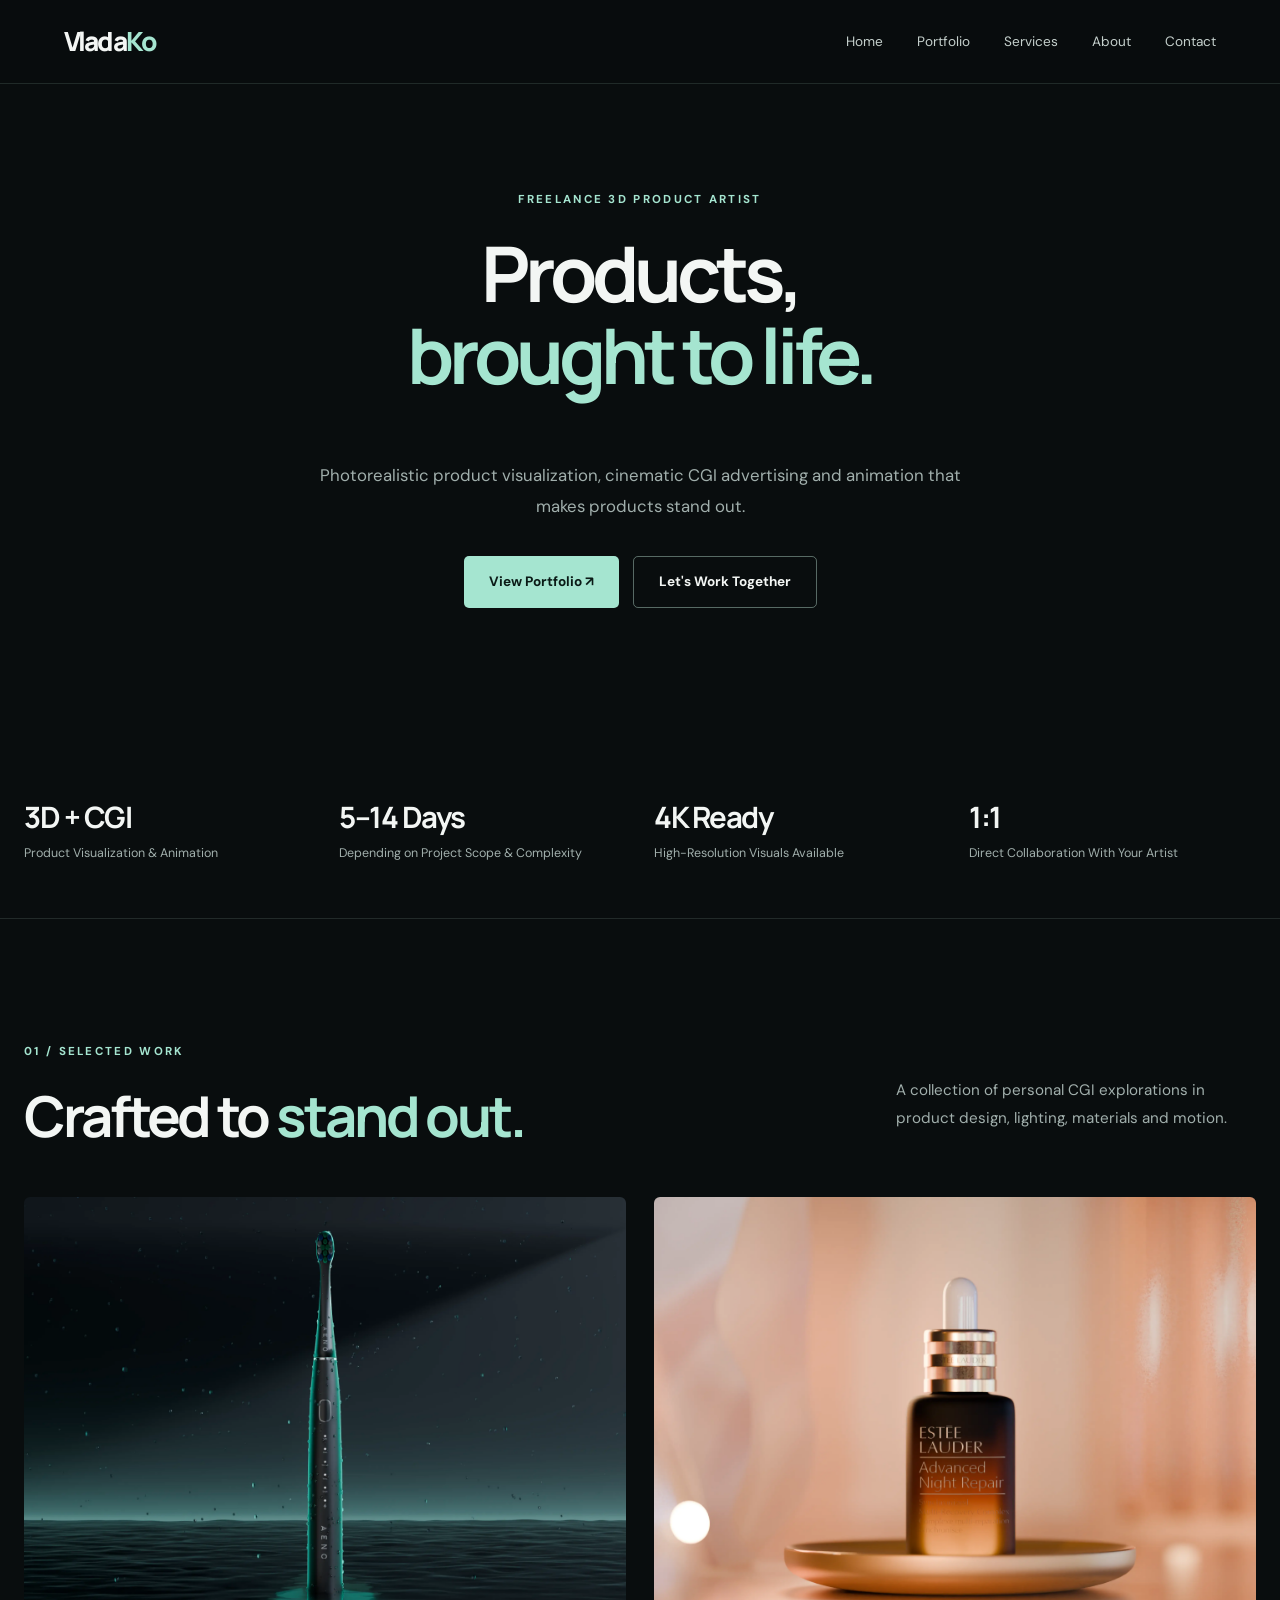
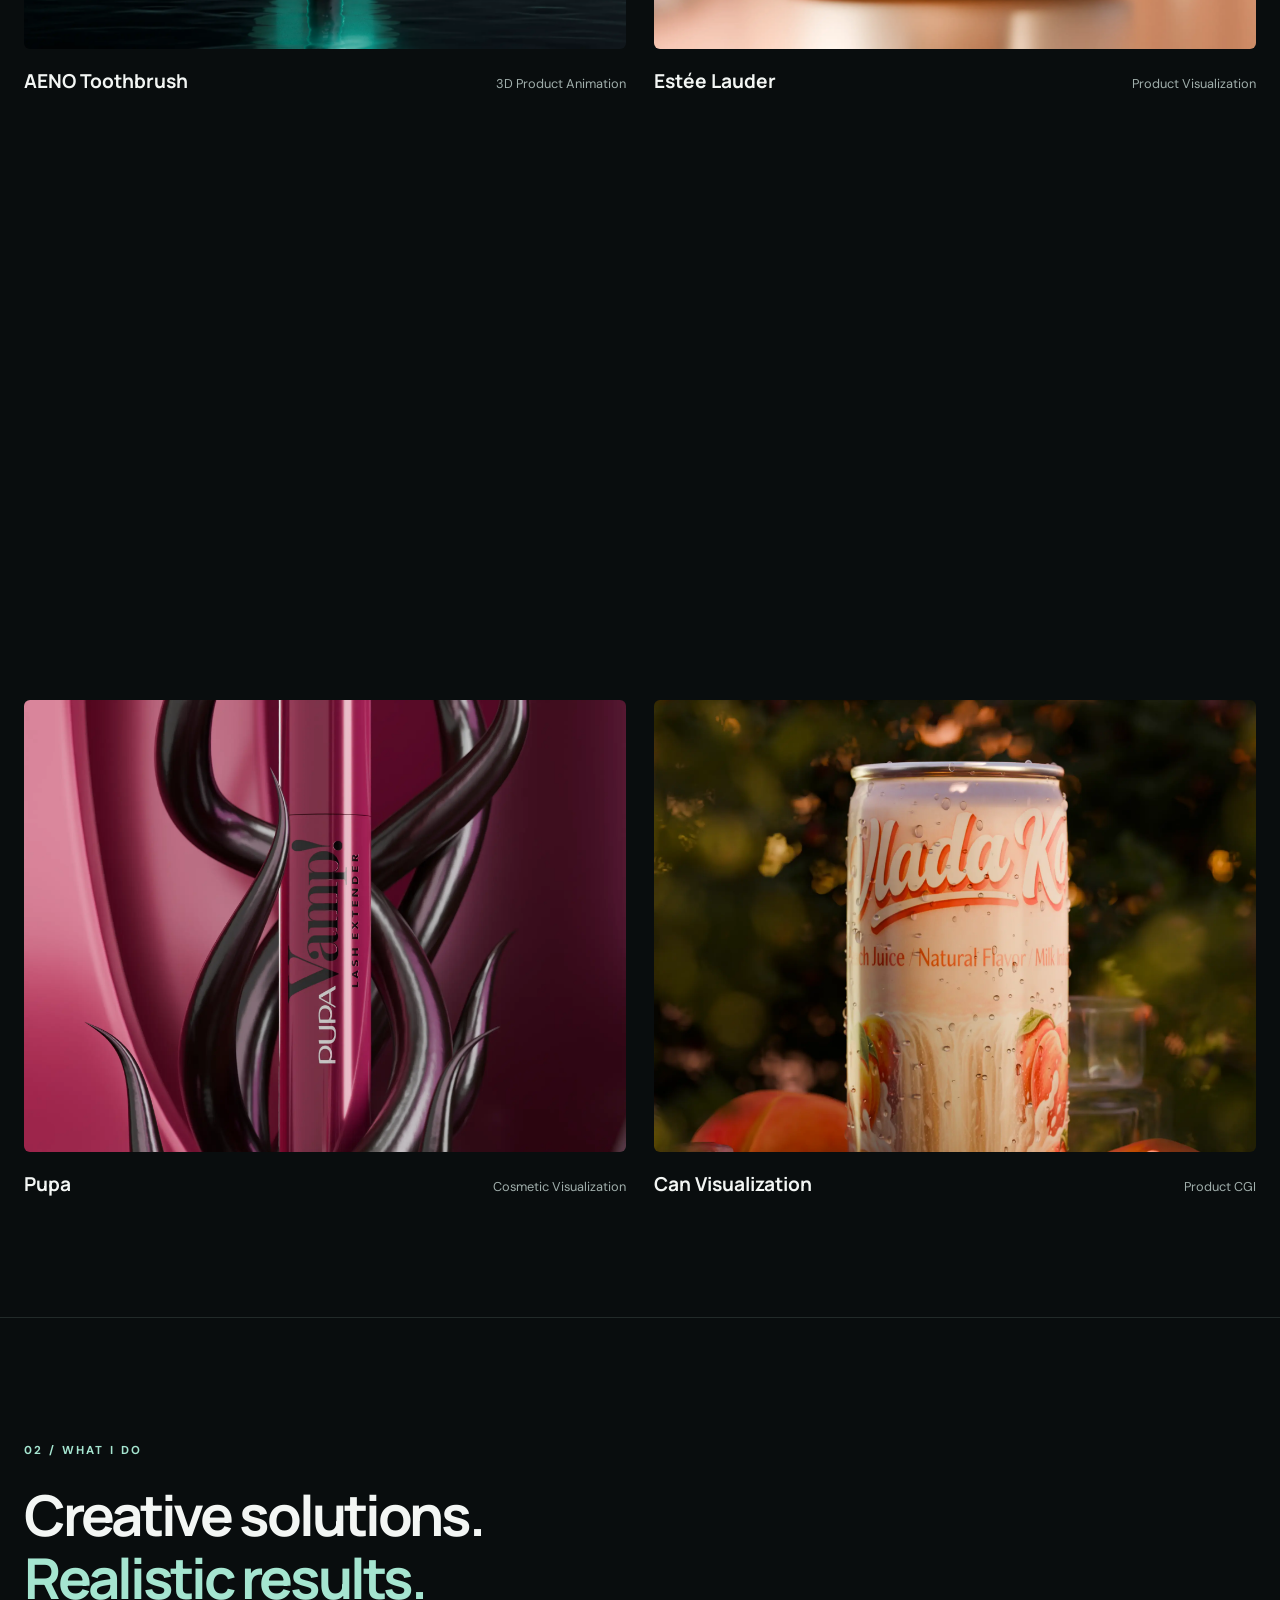
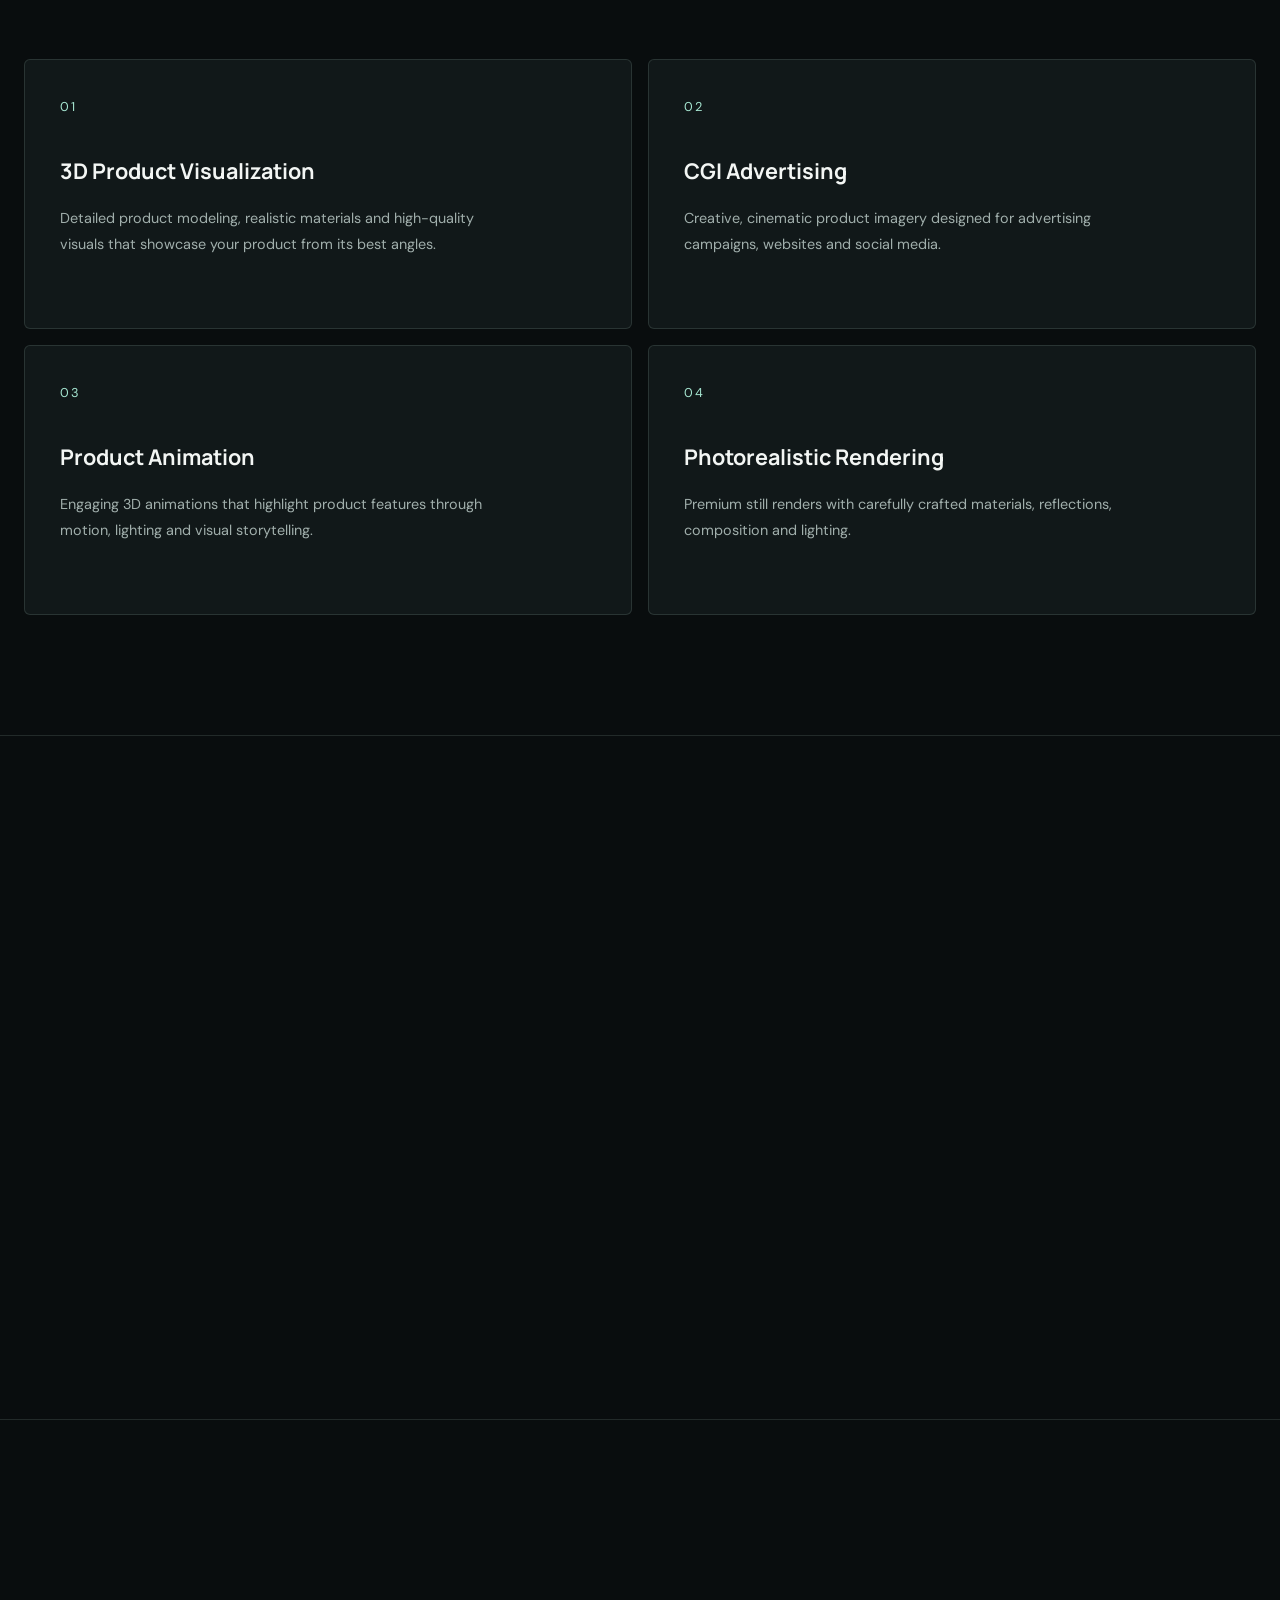
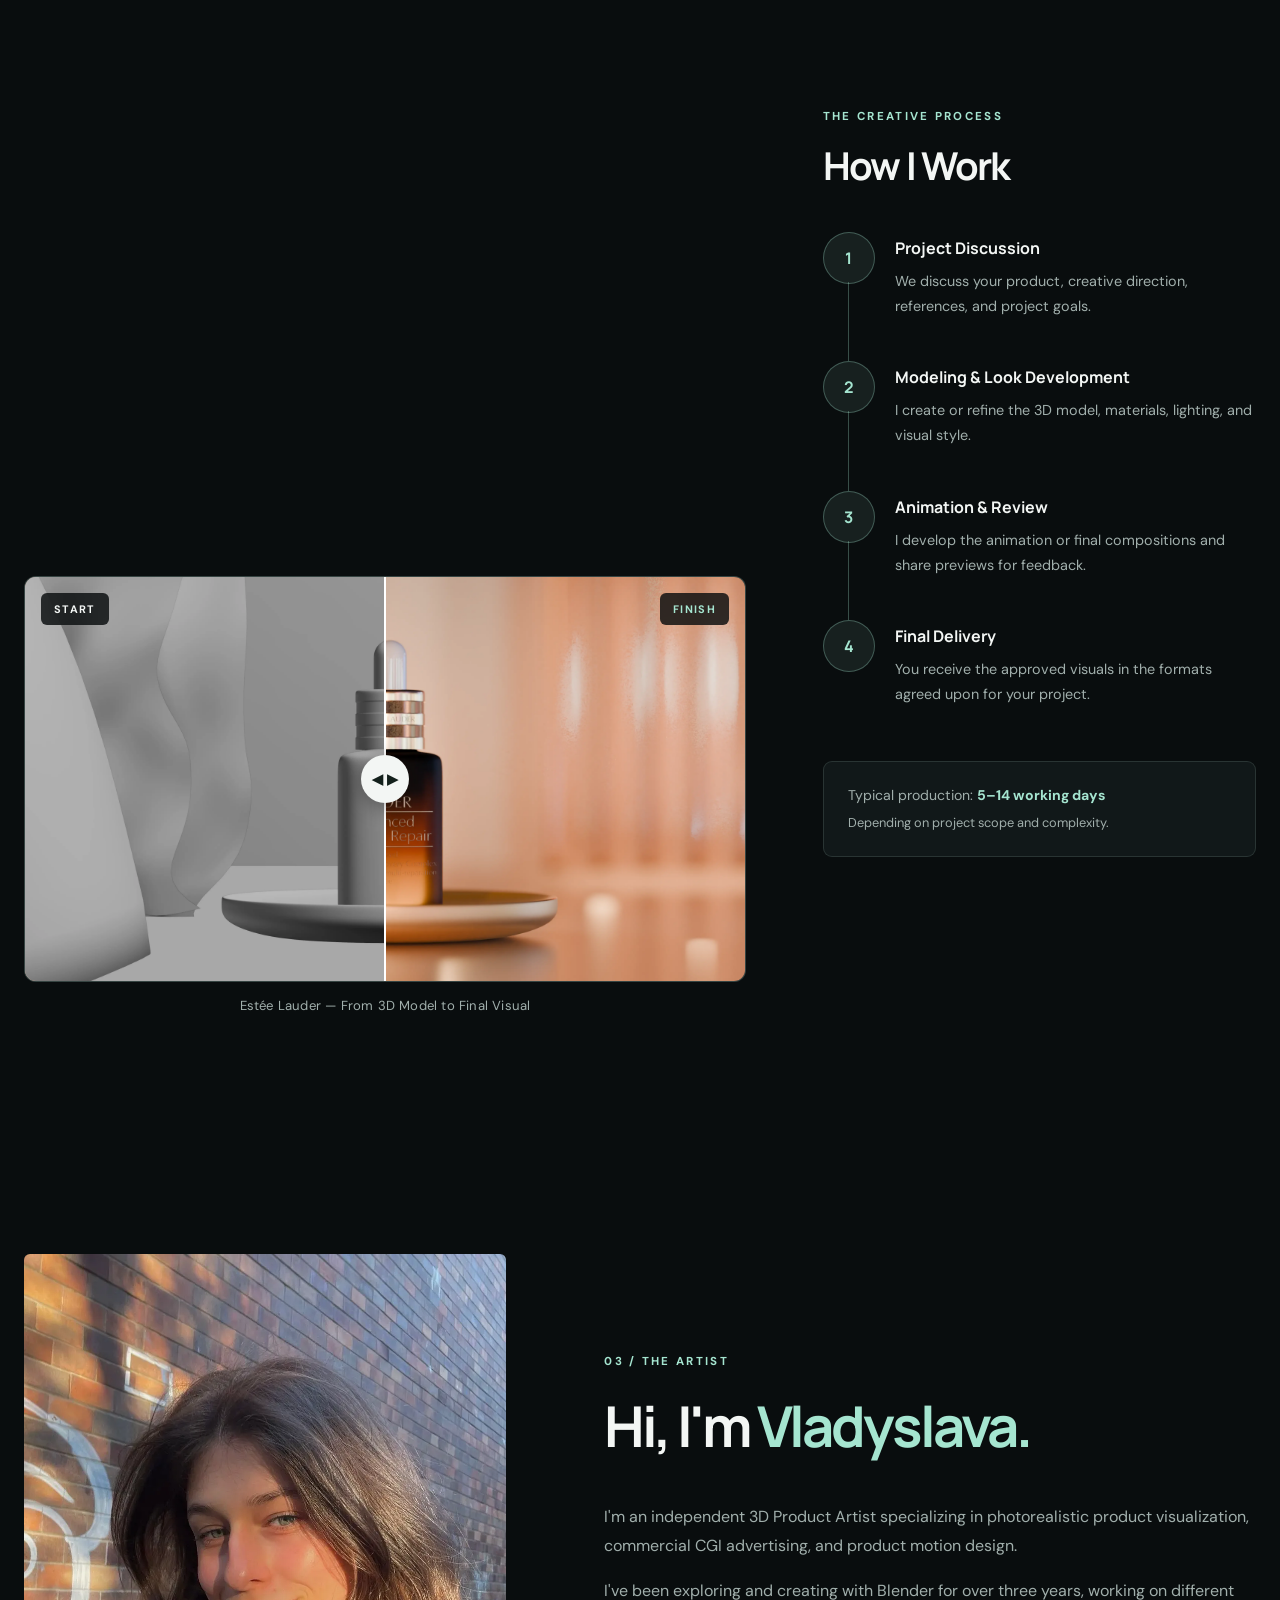
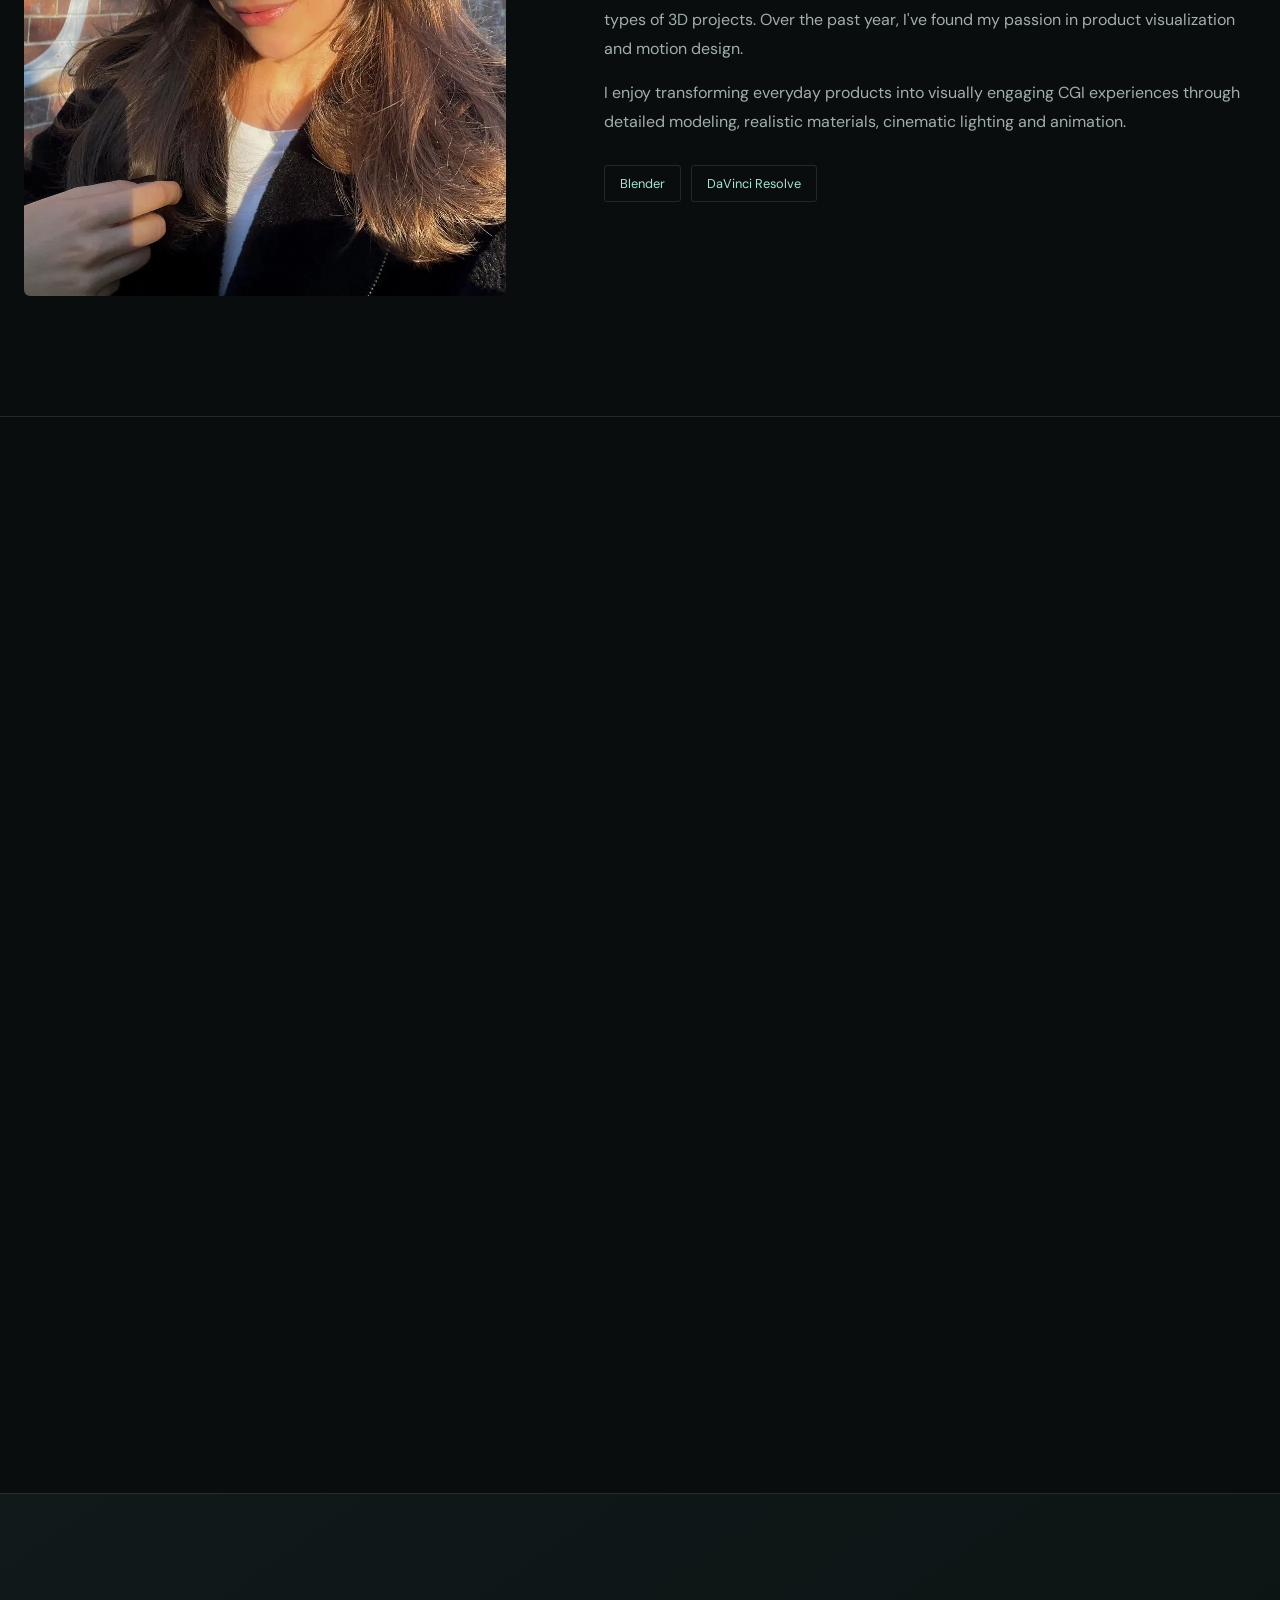
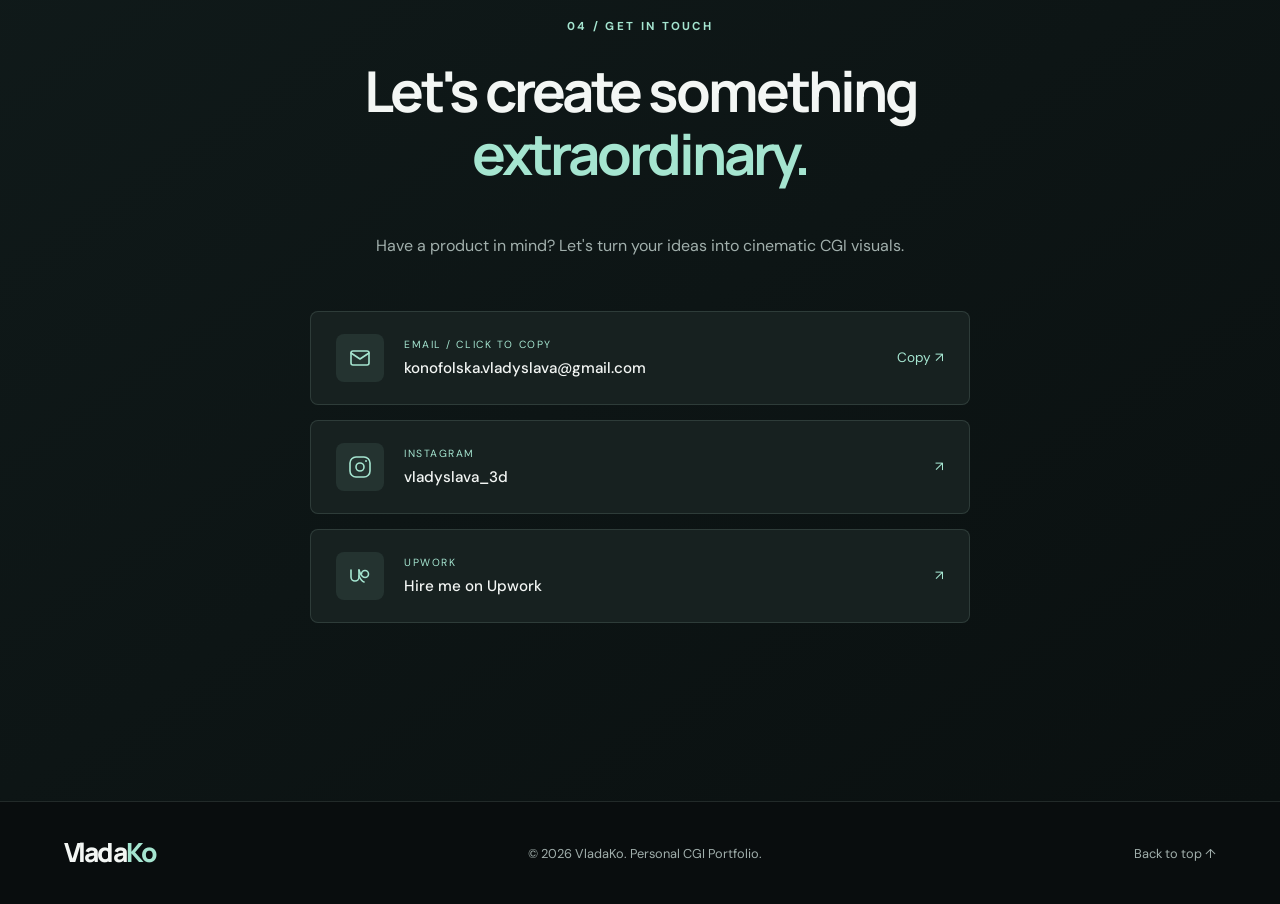
==== commit f5a64f5d: "Update fmt.Println message from 'Hello' to 'Goodbye'" ====
--- a/index.html
+++ b/index.html
@@ -296,7 +296,7 @@
           <div class="project-image">
 
             <img
-              src="assets/images/insta360x5/Insta360 X5.png"
+              src="assets/images/insta360x5/Insta360 X5.webp"
               alt="Insta360 X5 CGI"
               loading="lazy"
             >
@@ -779,7 +779,7 @@
       <div class="about-image reveal">
 
         <img
-          src="assets/about/vladyslava-portrait.jpg"
+          src="assets/about/vladyslava-portrait.webp"
           alt="Portrait of Vladyslava Konofolska"
           loading="lazy"
         >
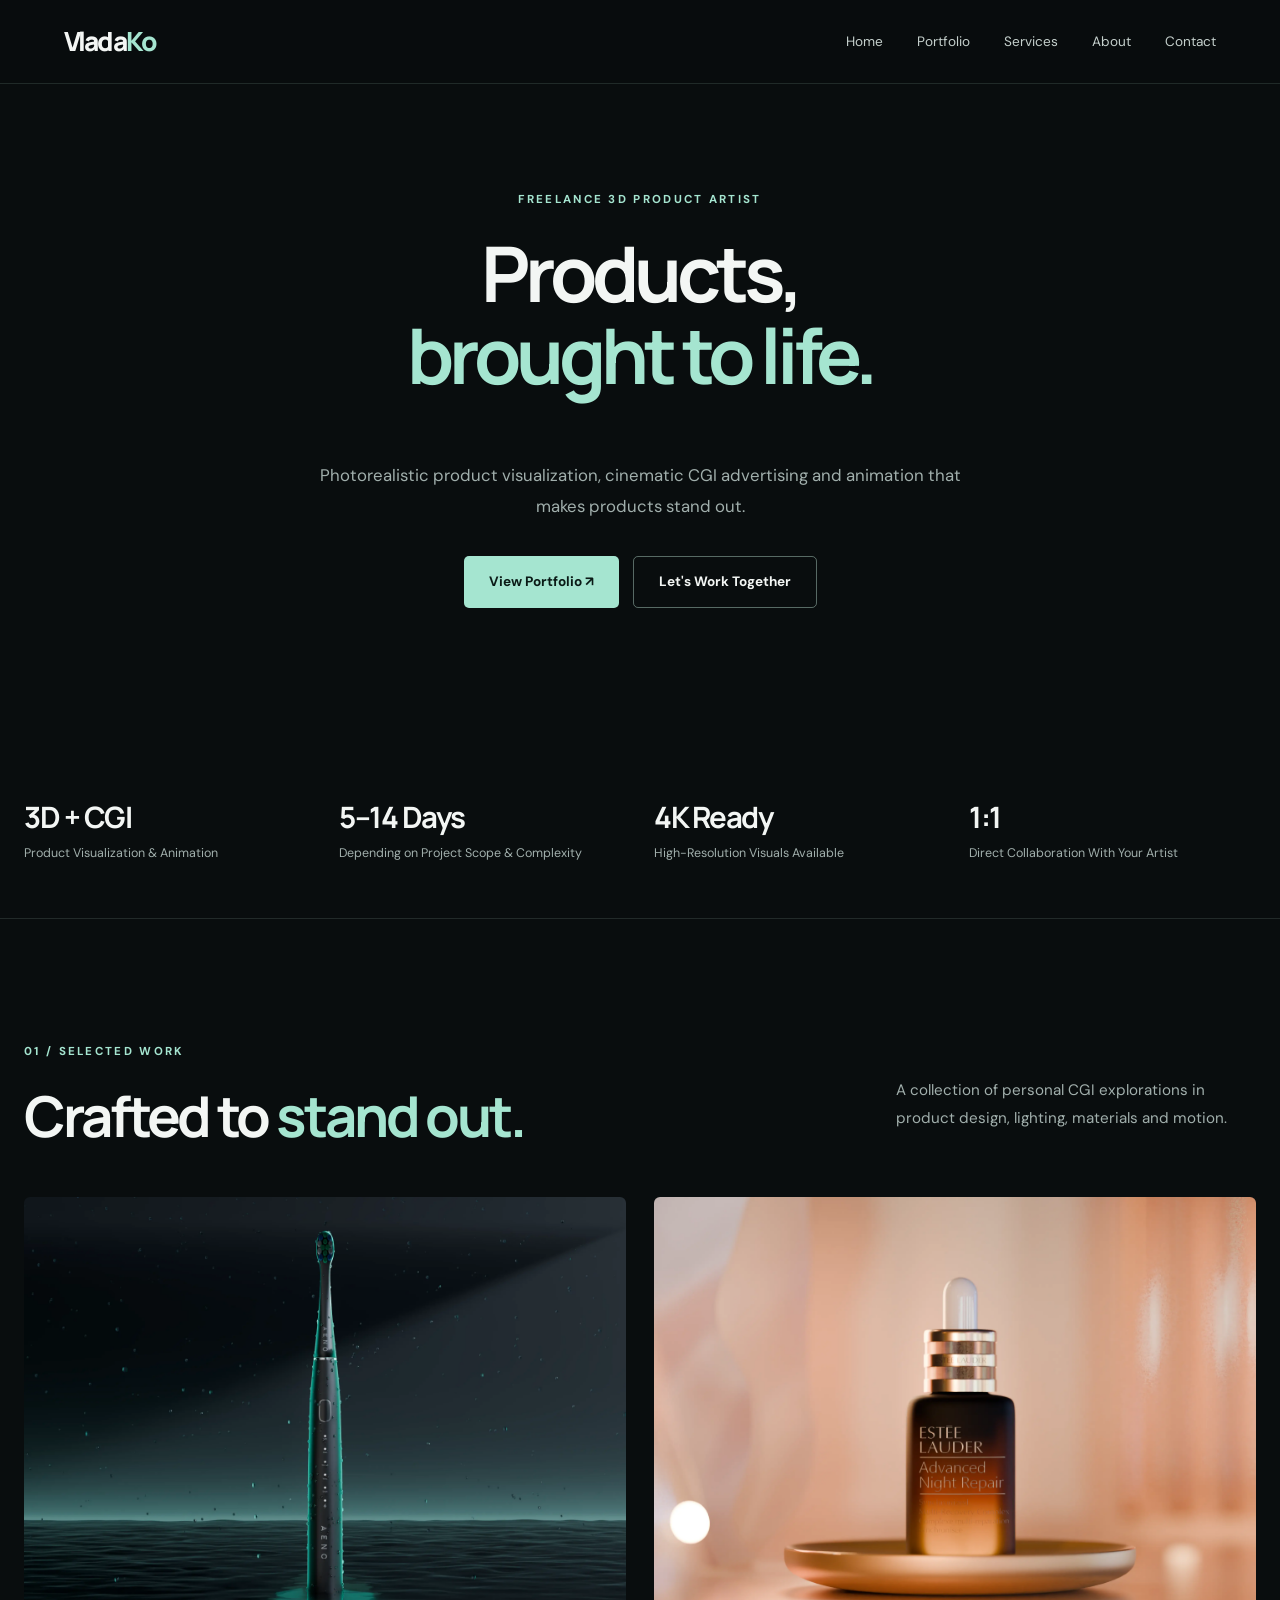
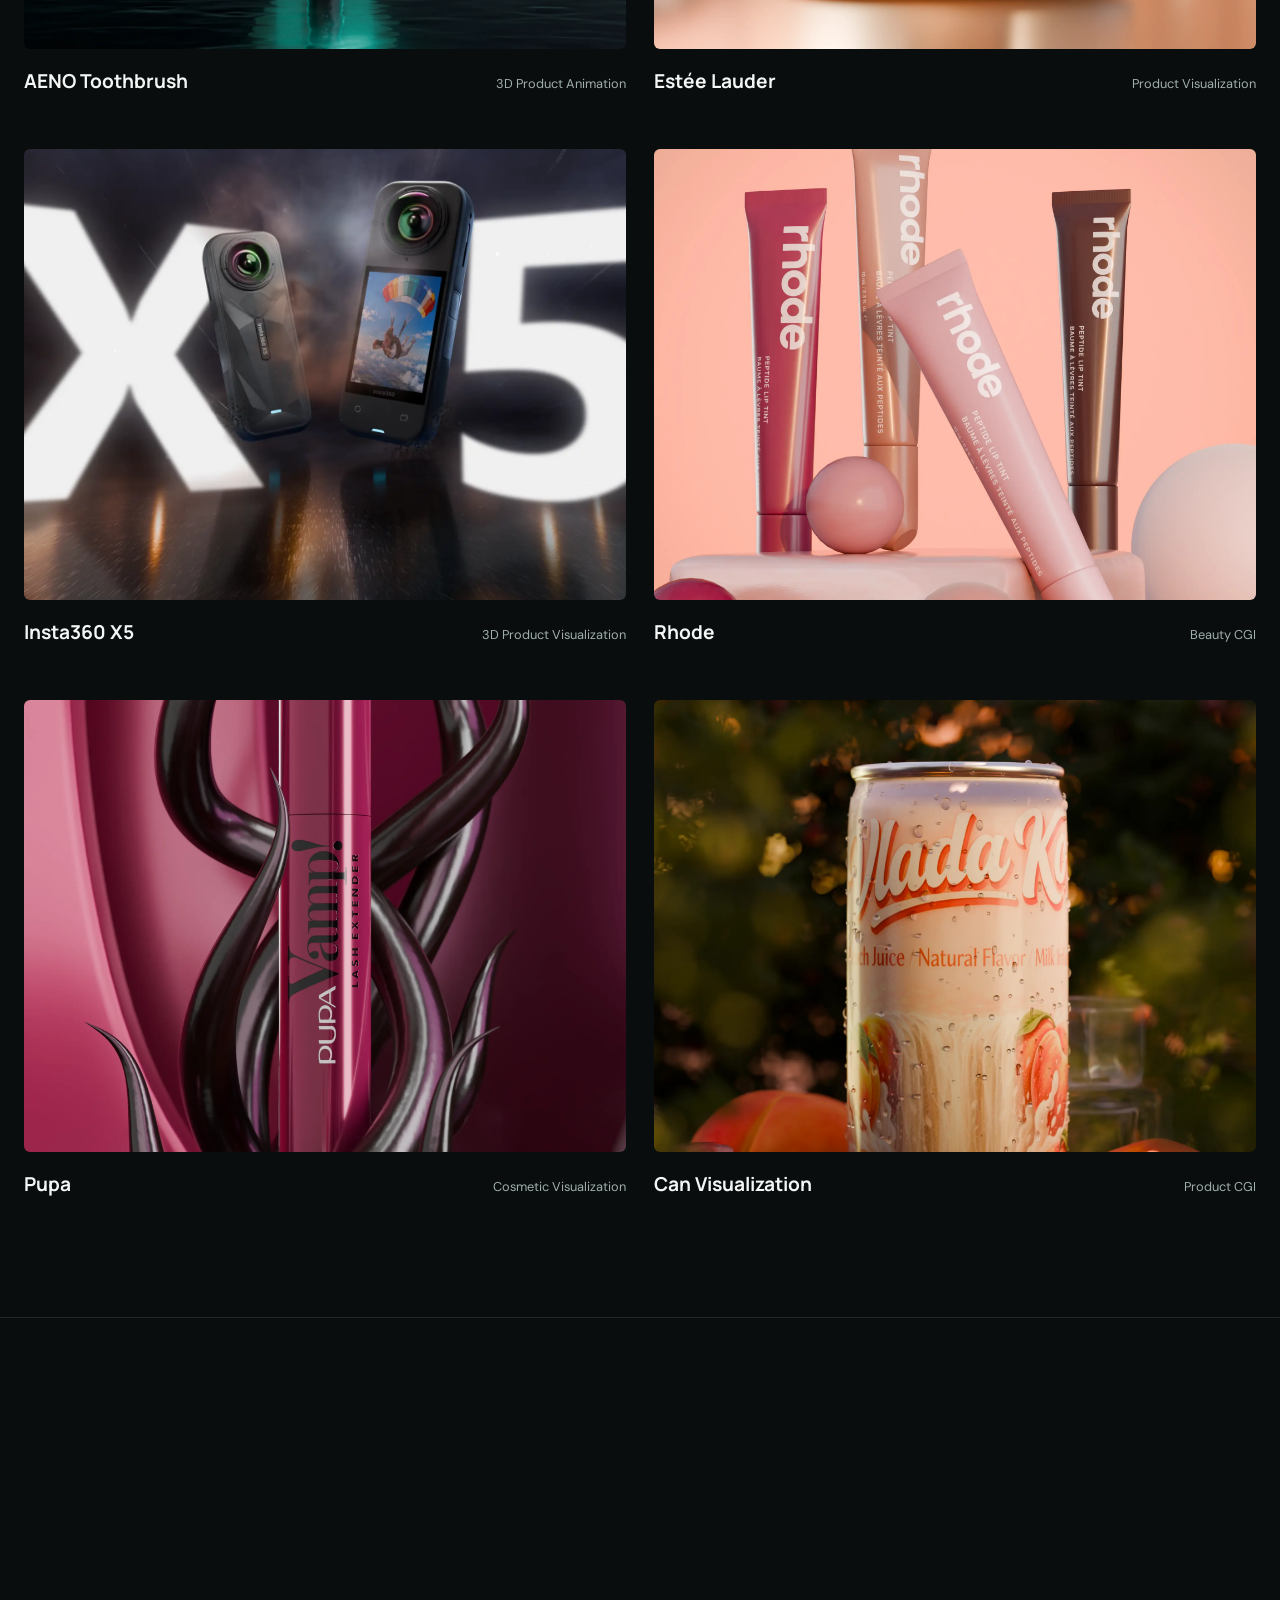
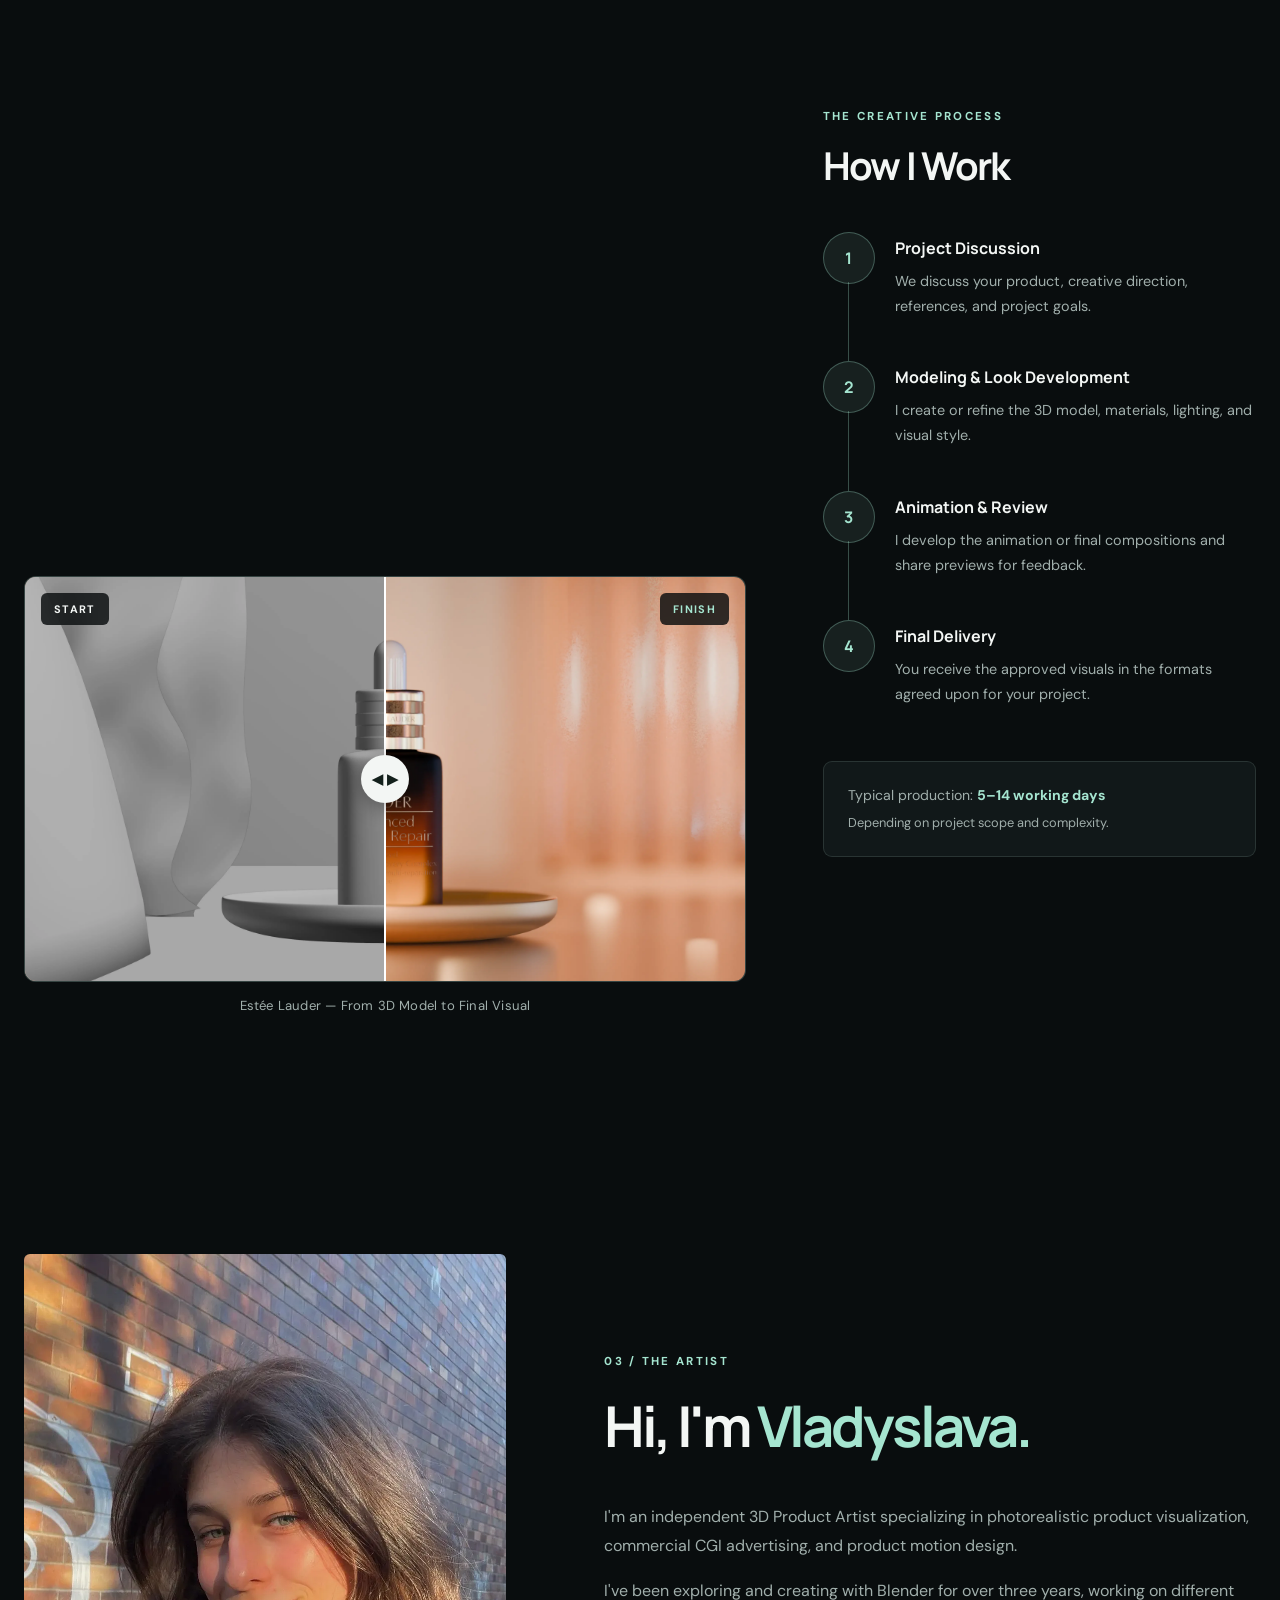
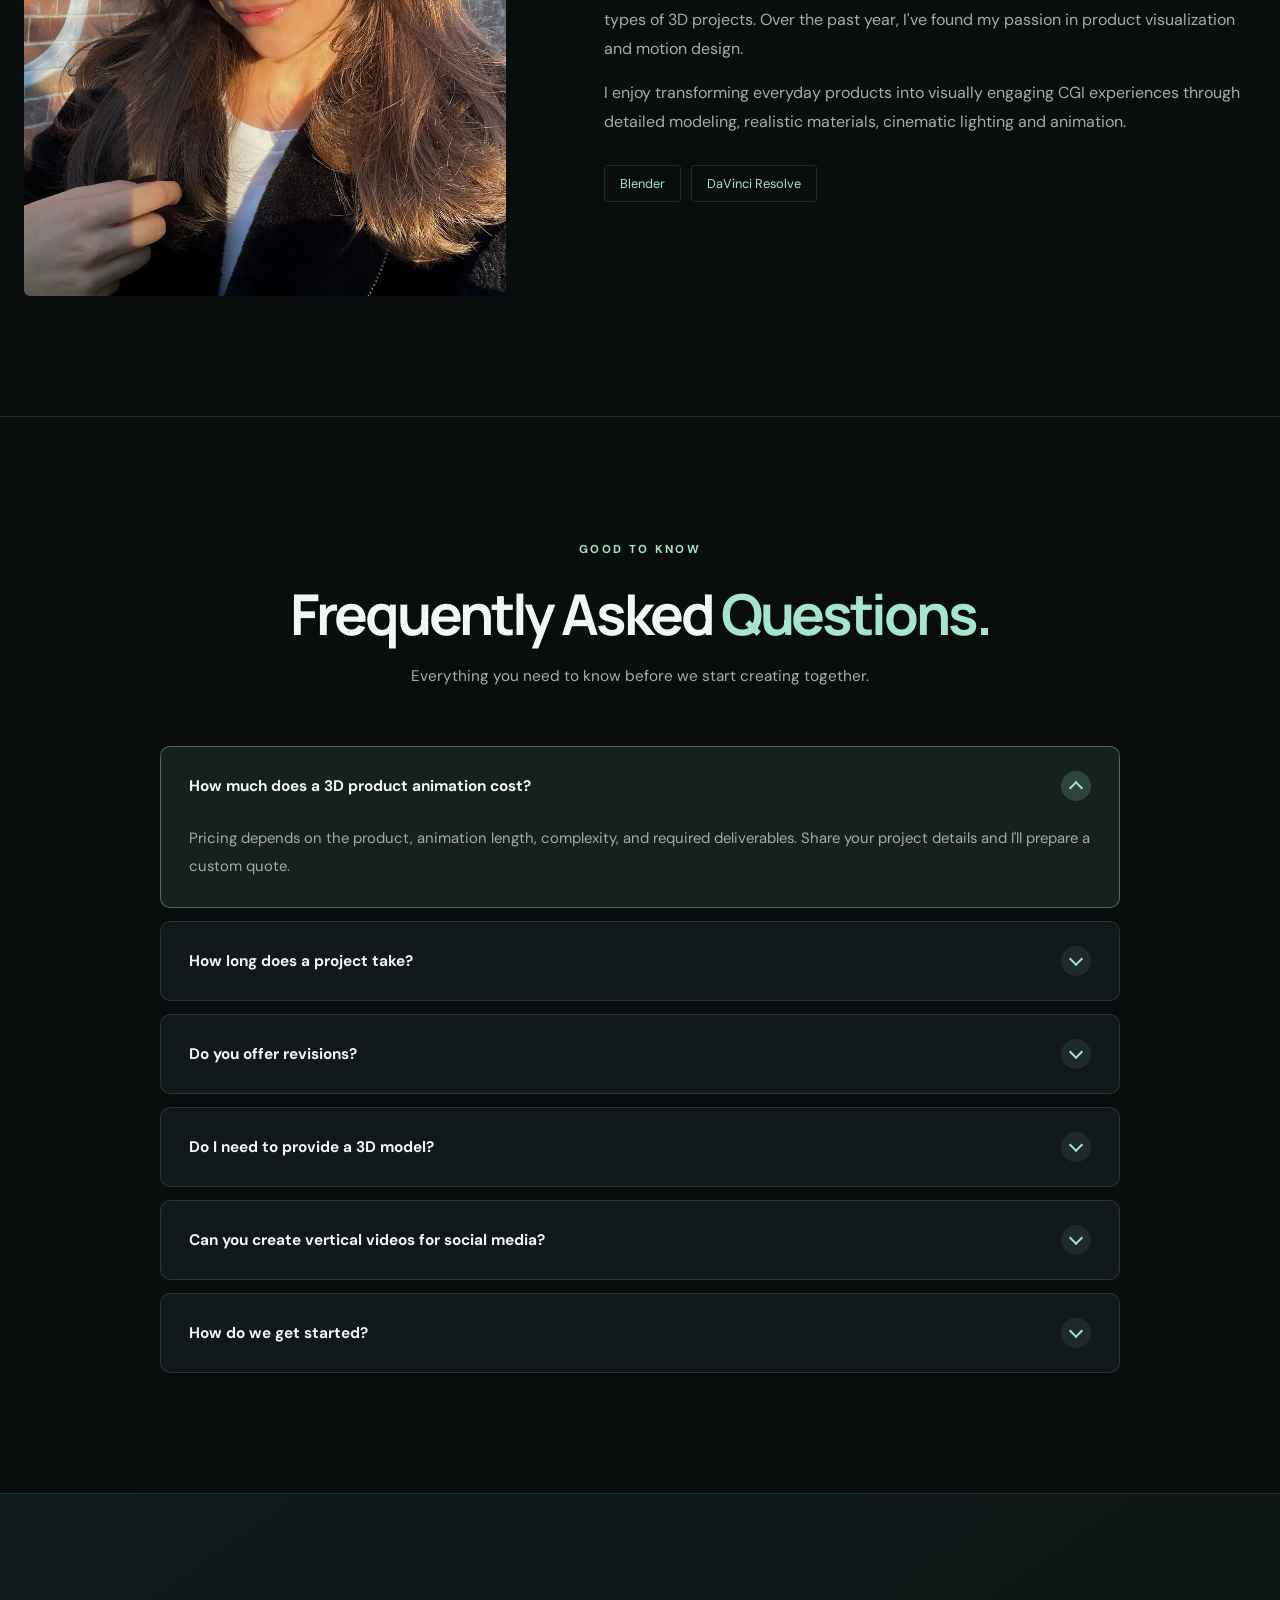
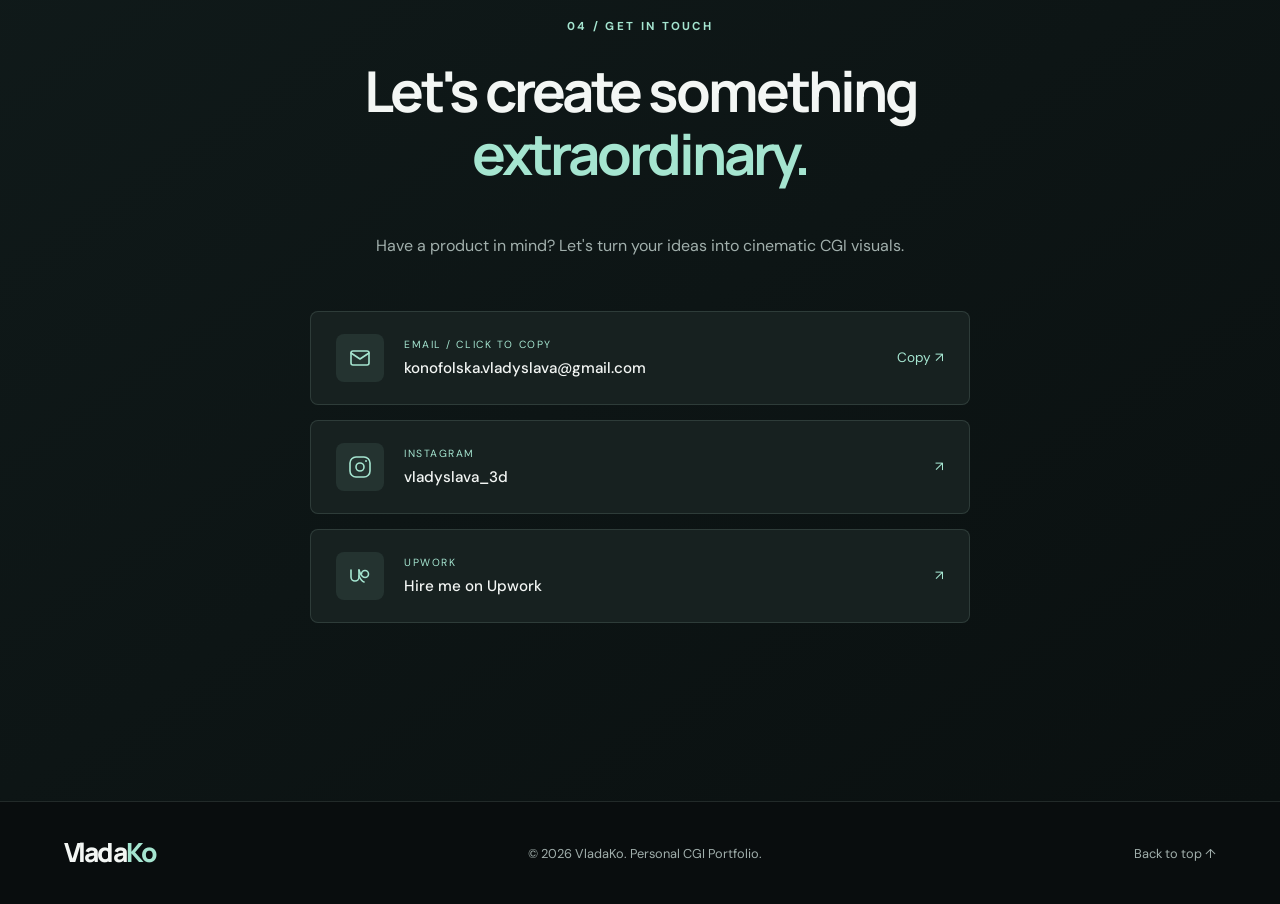
==== commit b29c869b: "Update index.html" ====
--- a/index.html
+++ b/index.html
@@ -865,7 +865,7 @@
       <div class="faq-answer">
         Most projects are estimated at around 5–14
         working days, depending on their scope and
-        complexity. Larger campaigns may require more time.
+        complexity. Larger-scale projects may take longer.
       </div>
      </details>
  
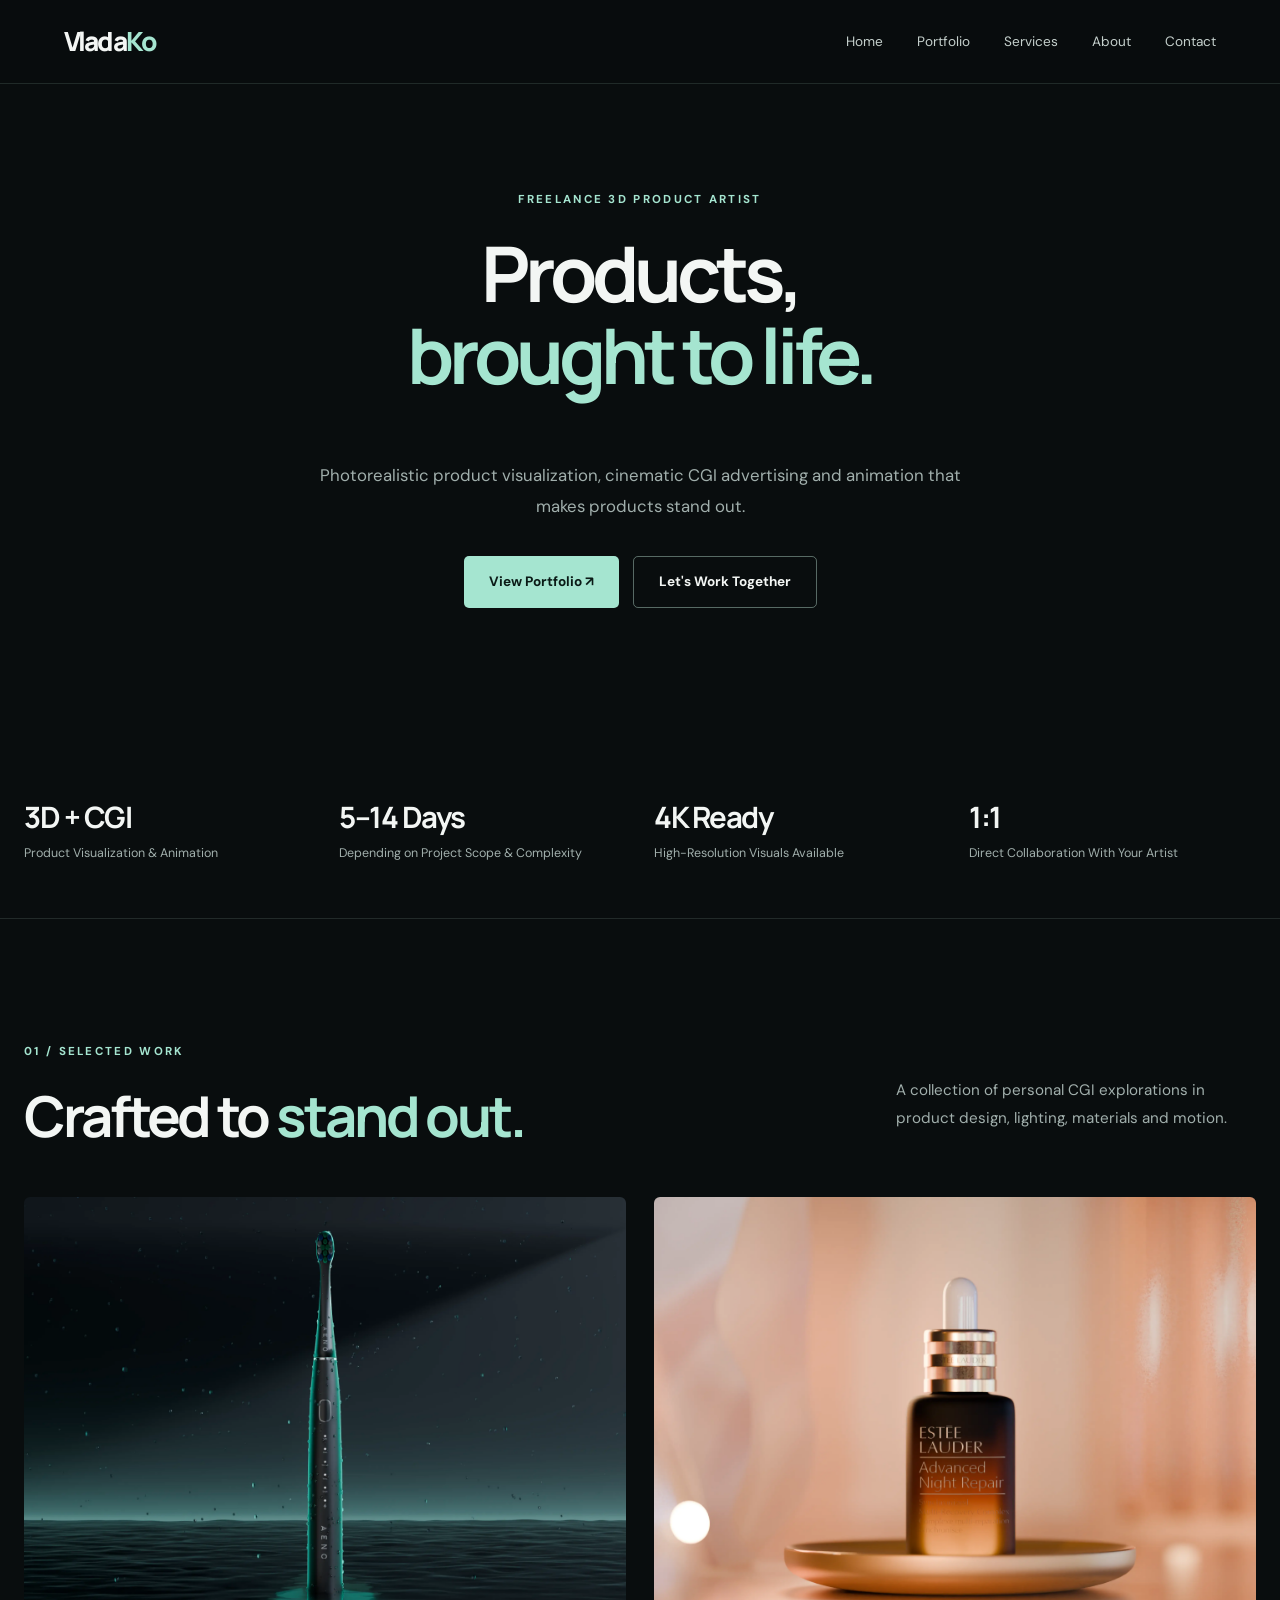
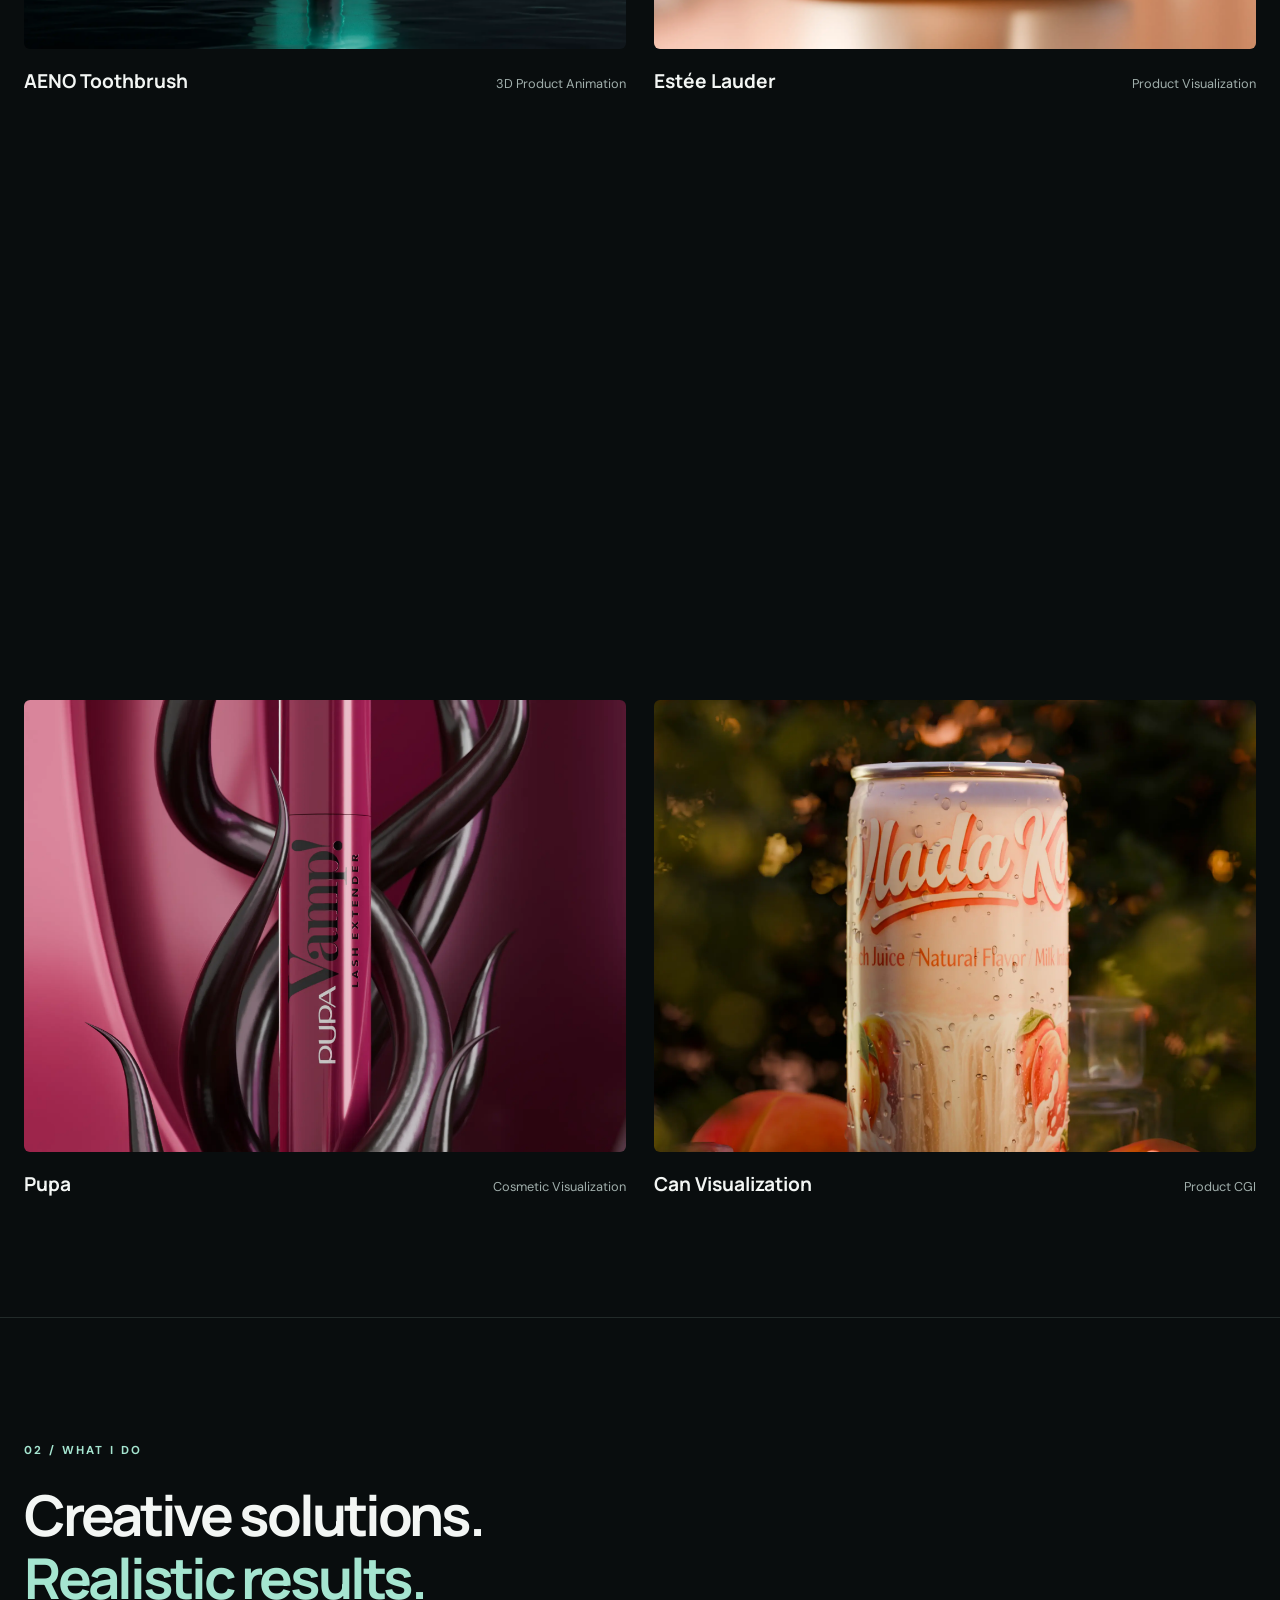
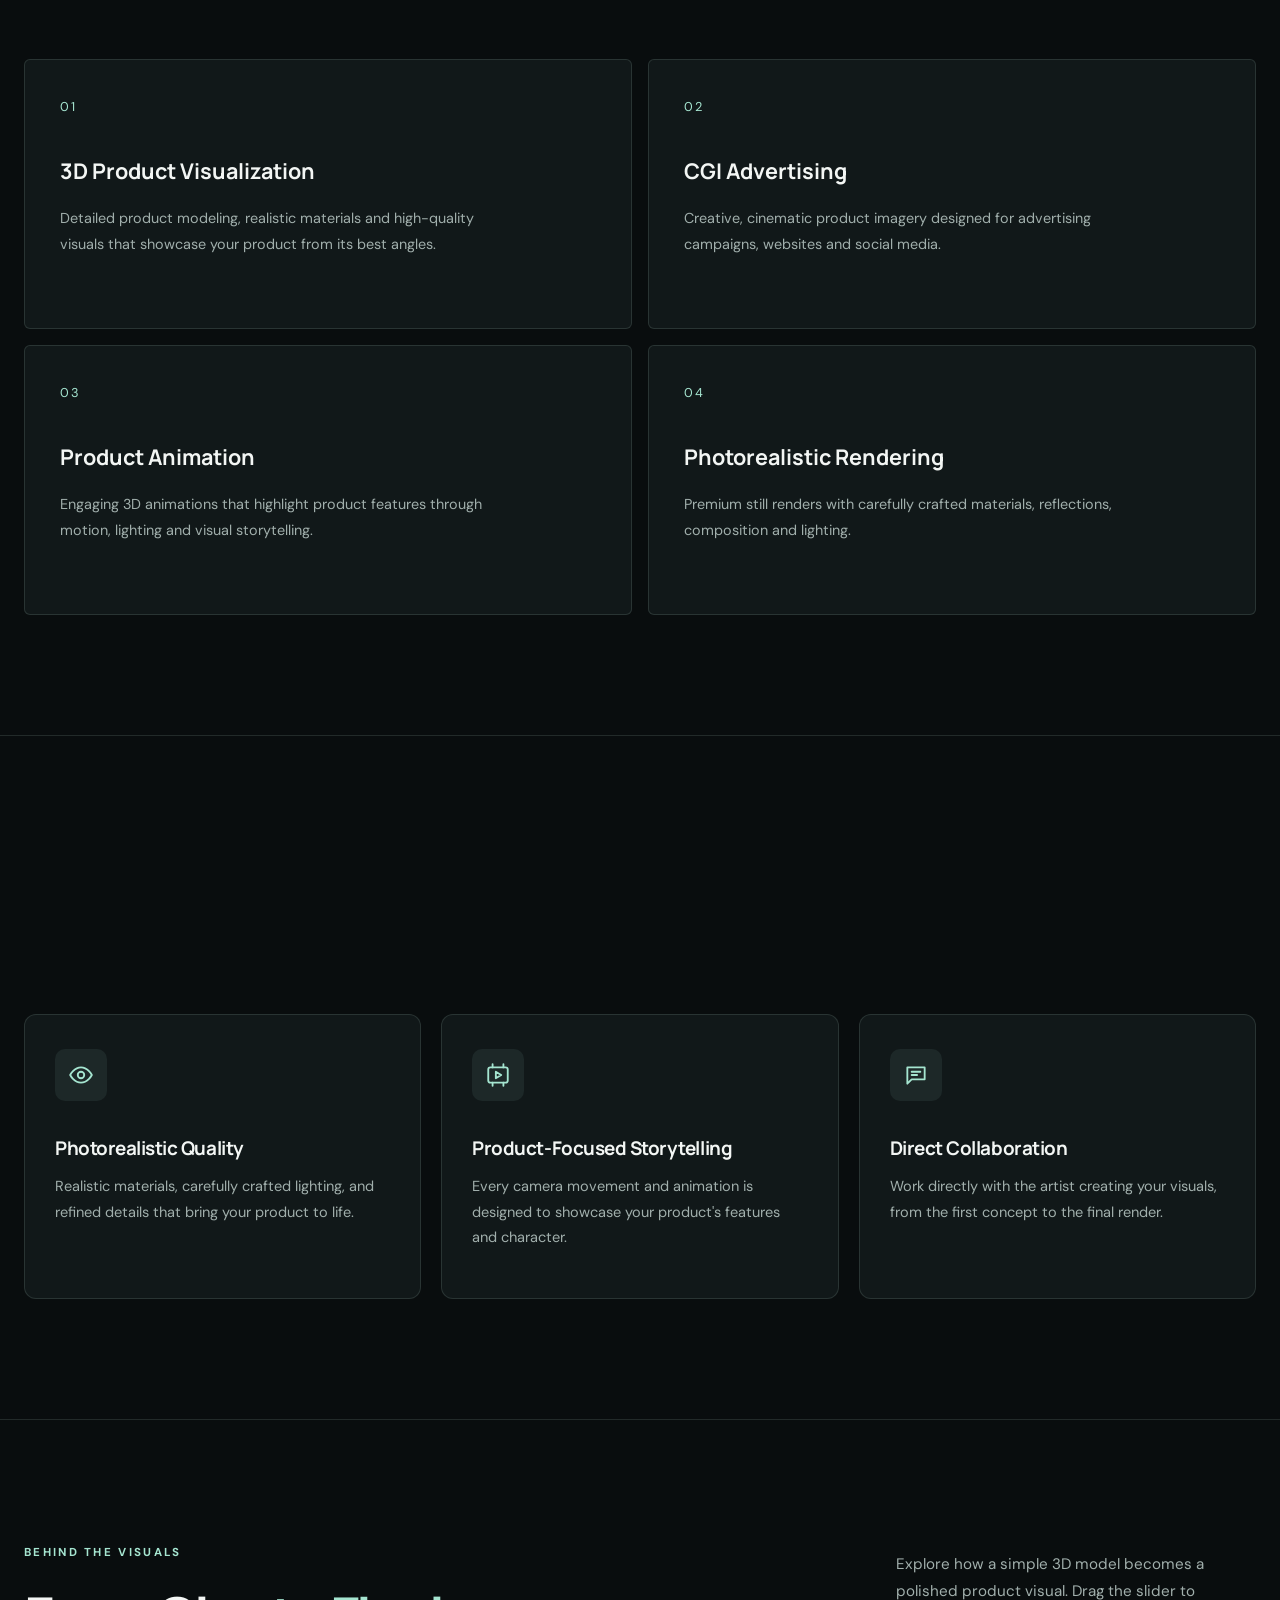
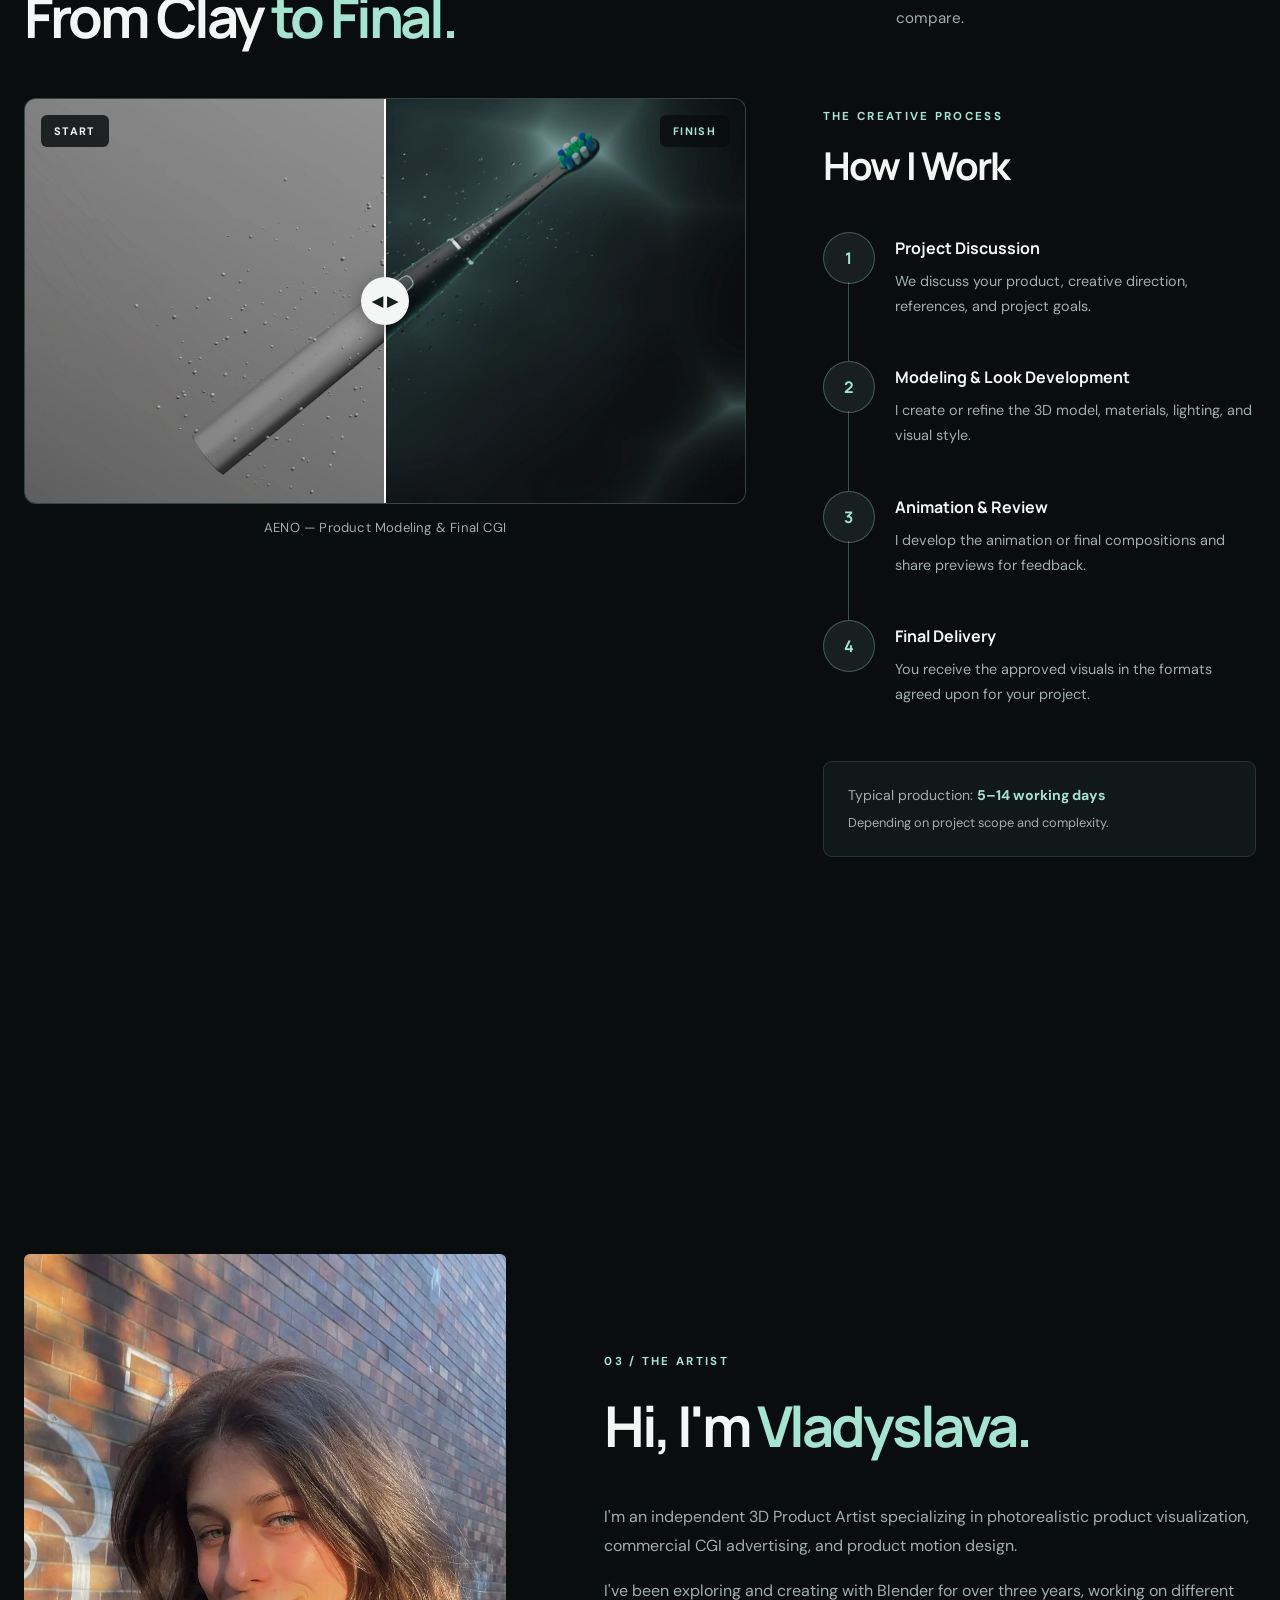
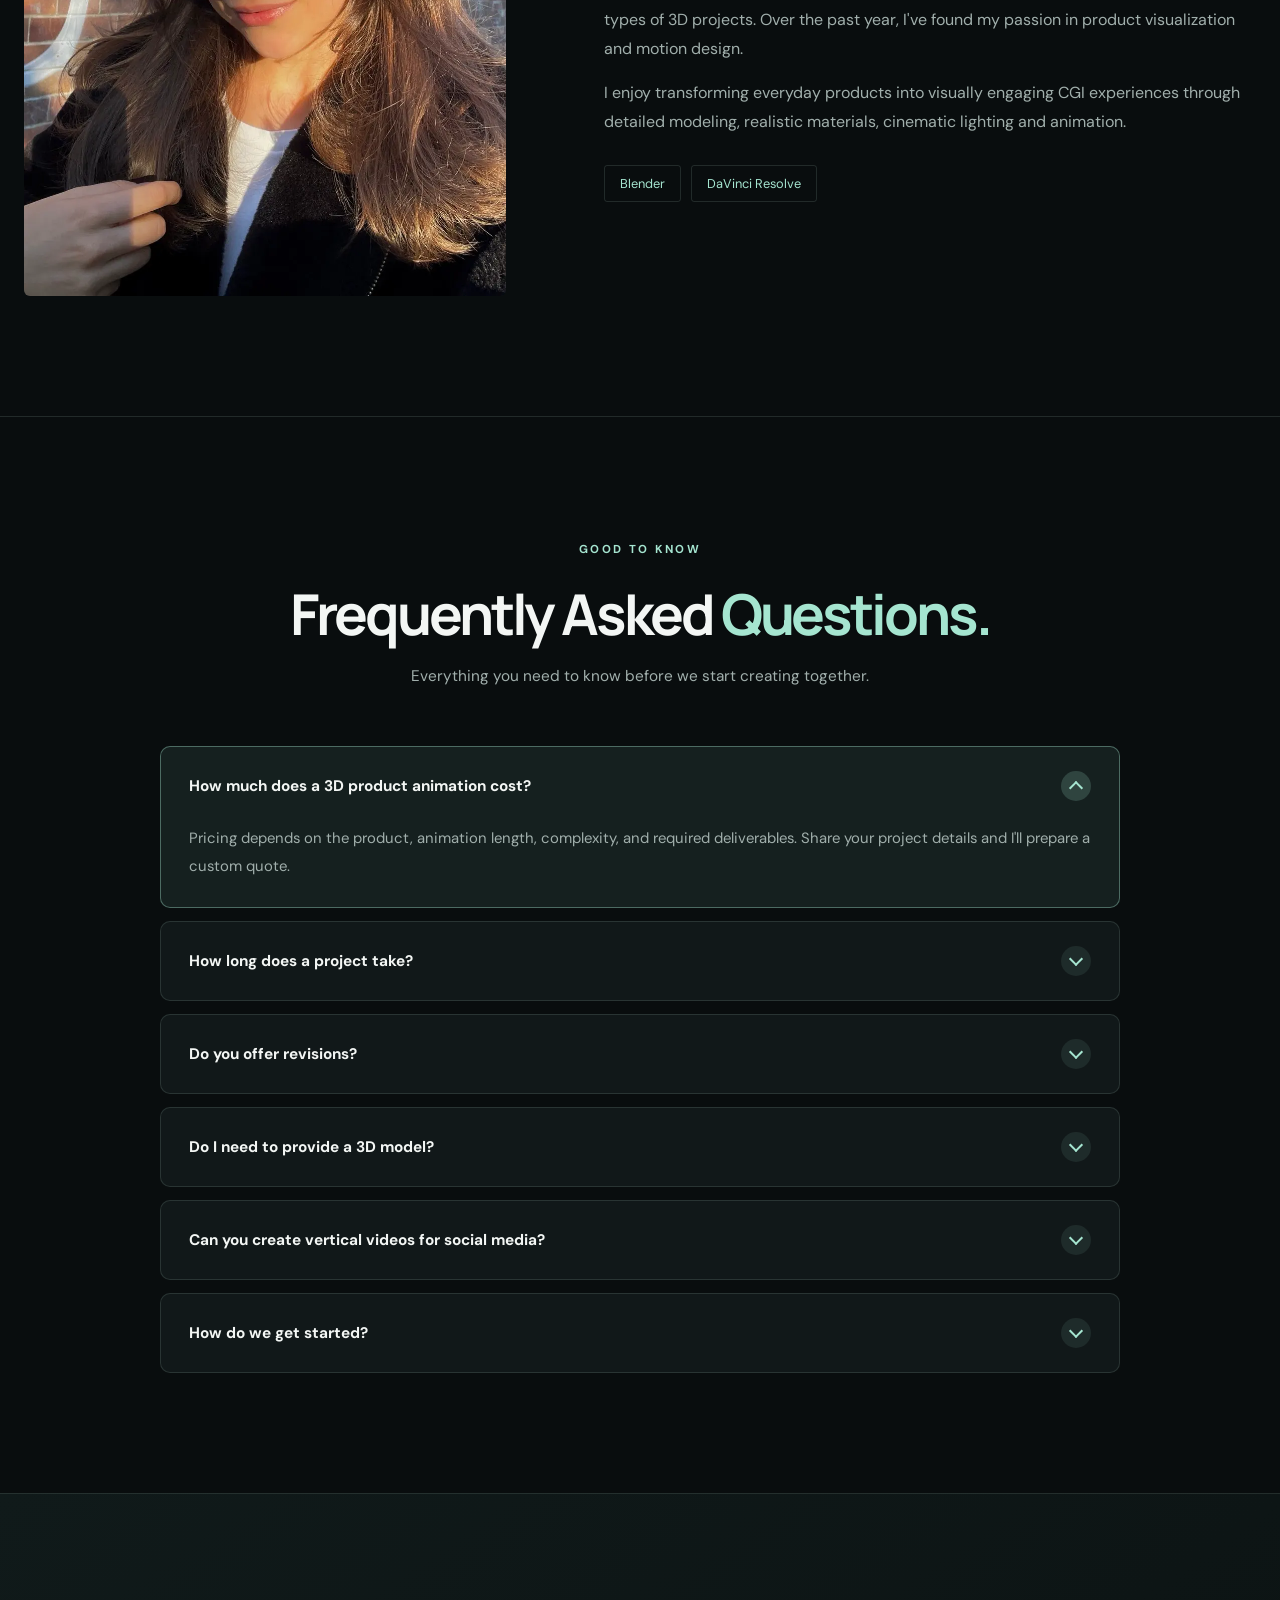
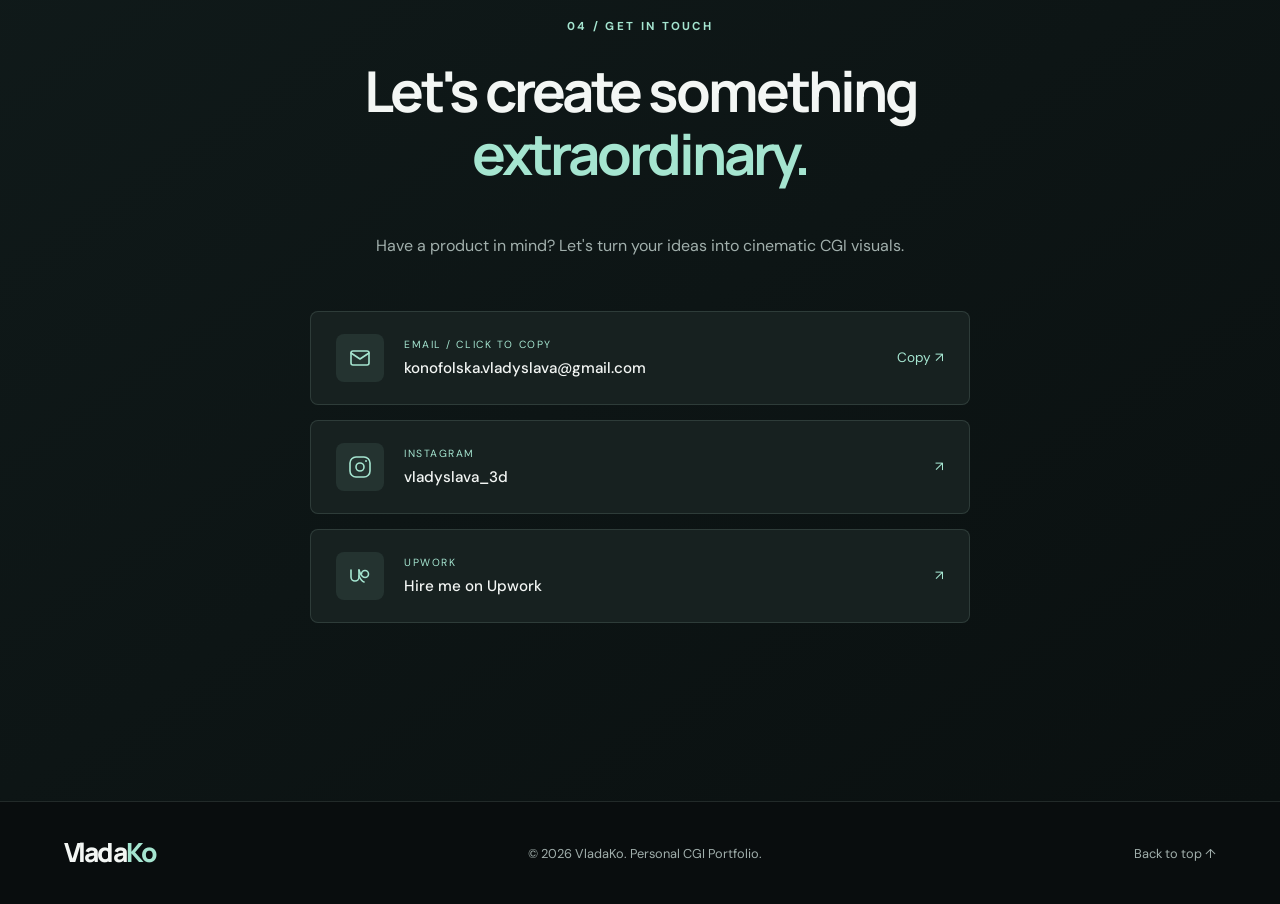
==== commit 5947ff19: "Update index.html" ====
--- a/index.html
+++ b/index.html
@@ -3,6 +3,14 @@
 <html lang="en">
 
 <head>
+  
+  <script async src="https://www.googletagmanager.com/gtm.js?id=GTM-5L797J9X"></script>
+<script>
+  window.dataLayer = window.dataLayer || [];
+  function gtag(){dataLayer.push(arguments);}
+  gtag('js', new Date());
+</script>
+  
   <meta charset="UTF-8">
 
   <meta
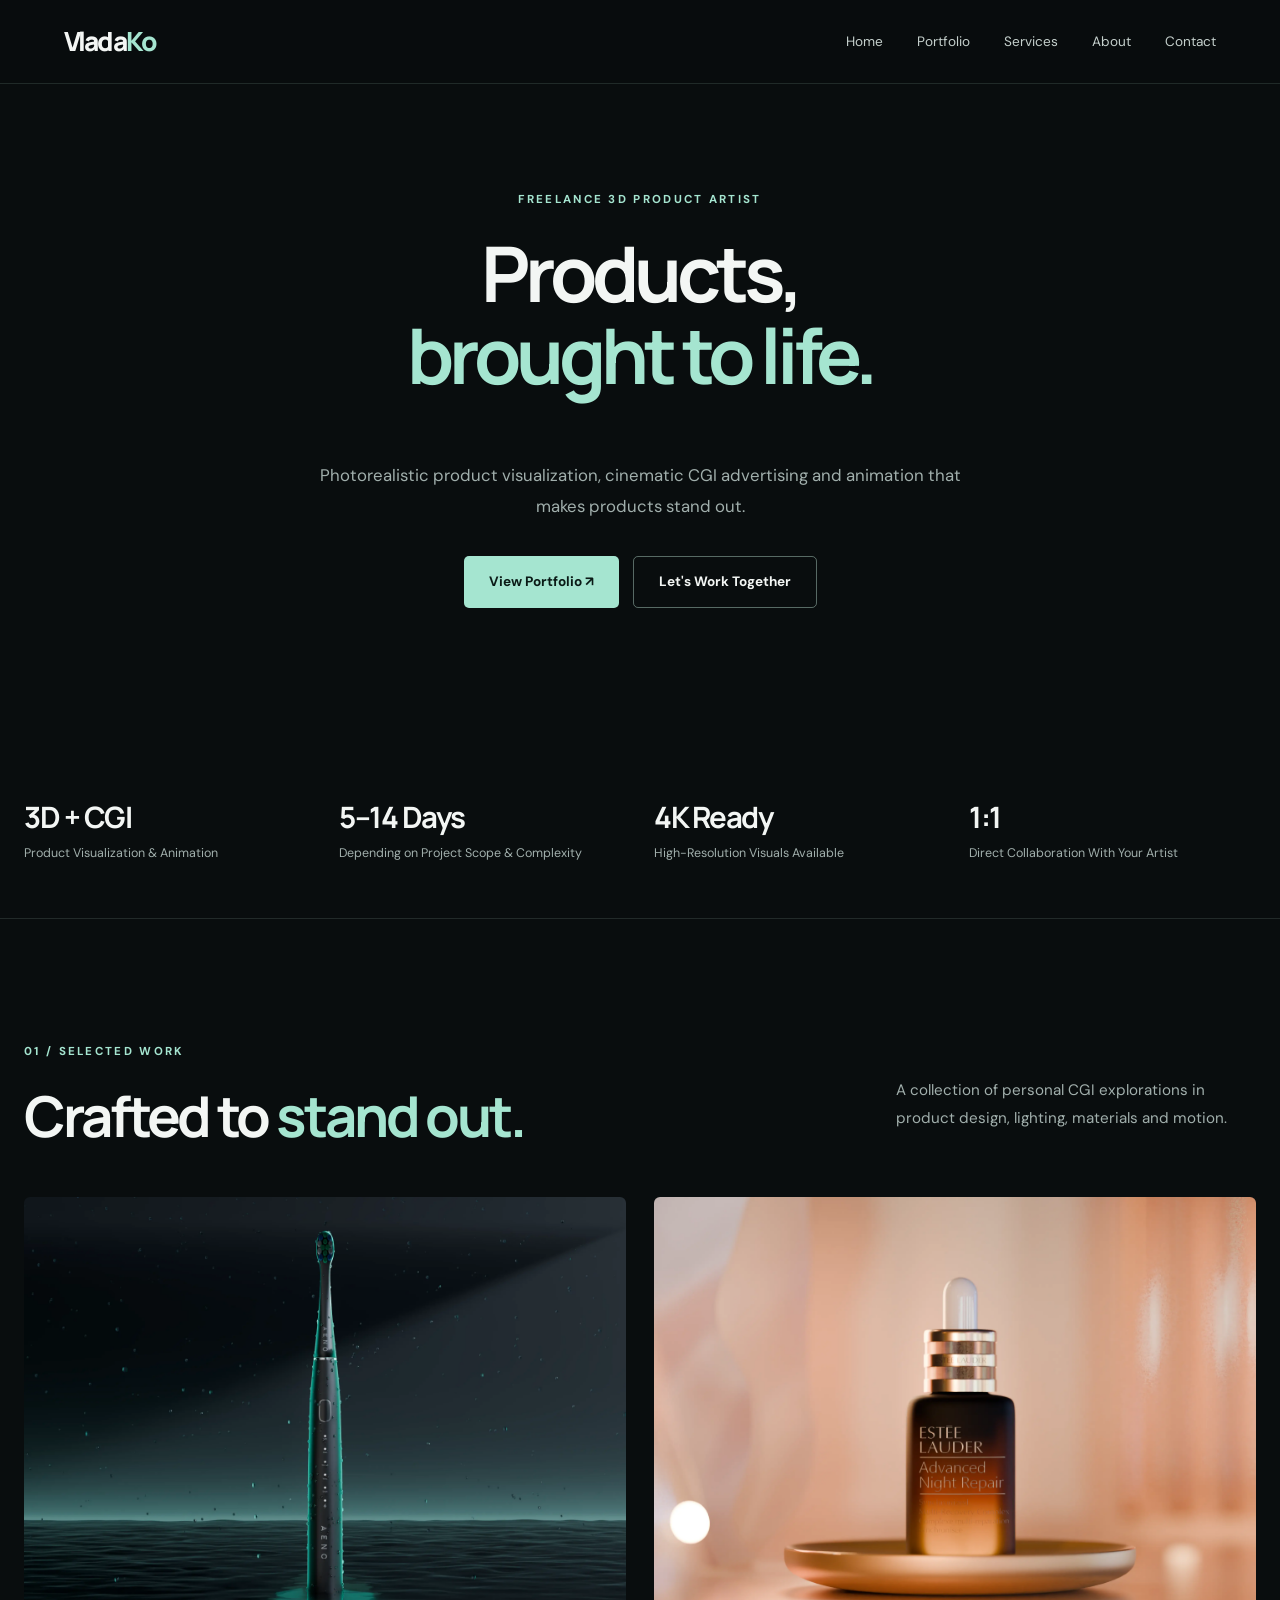
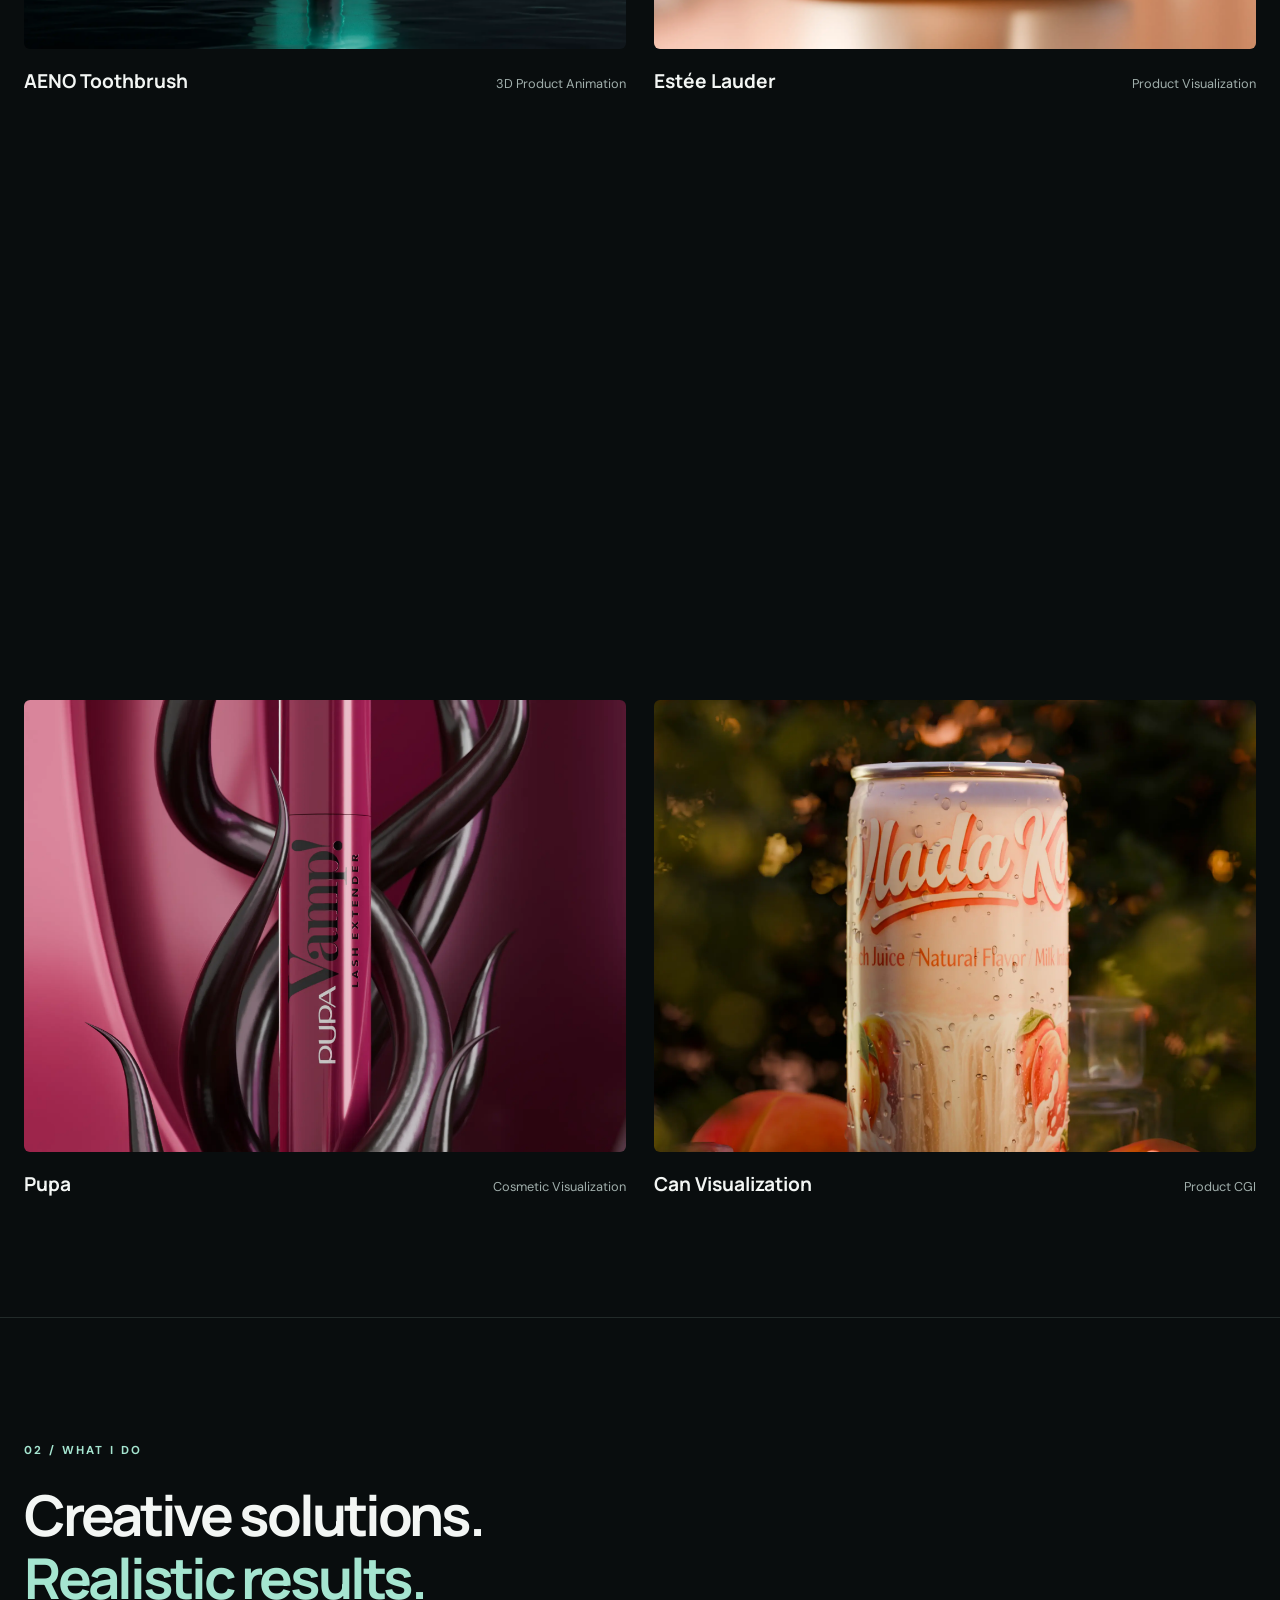
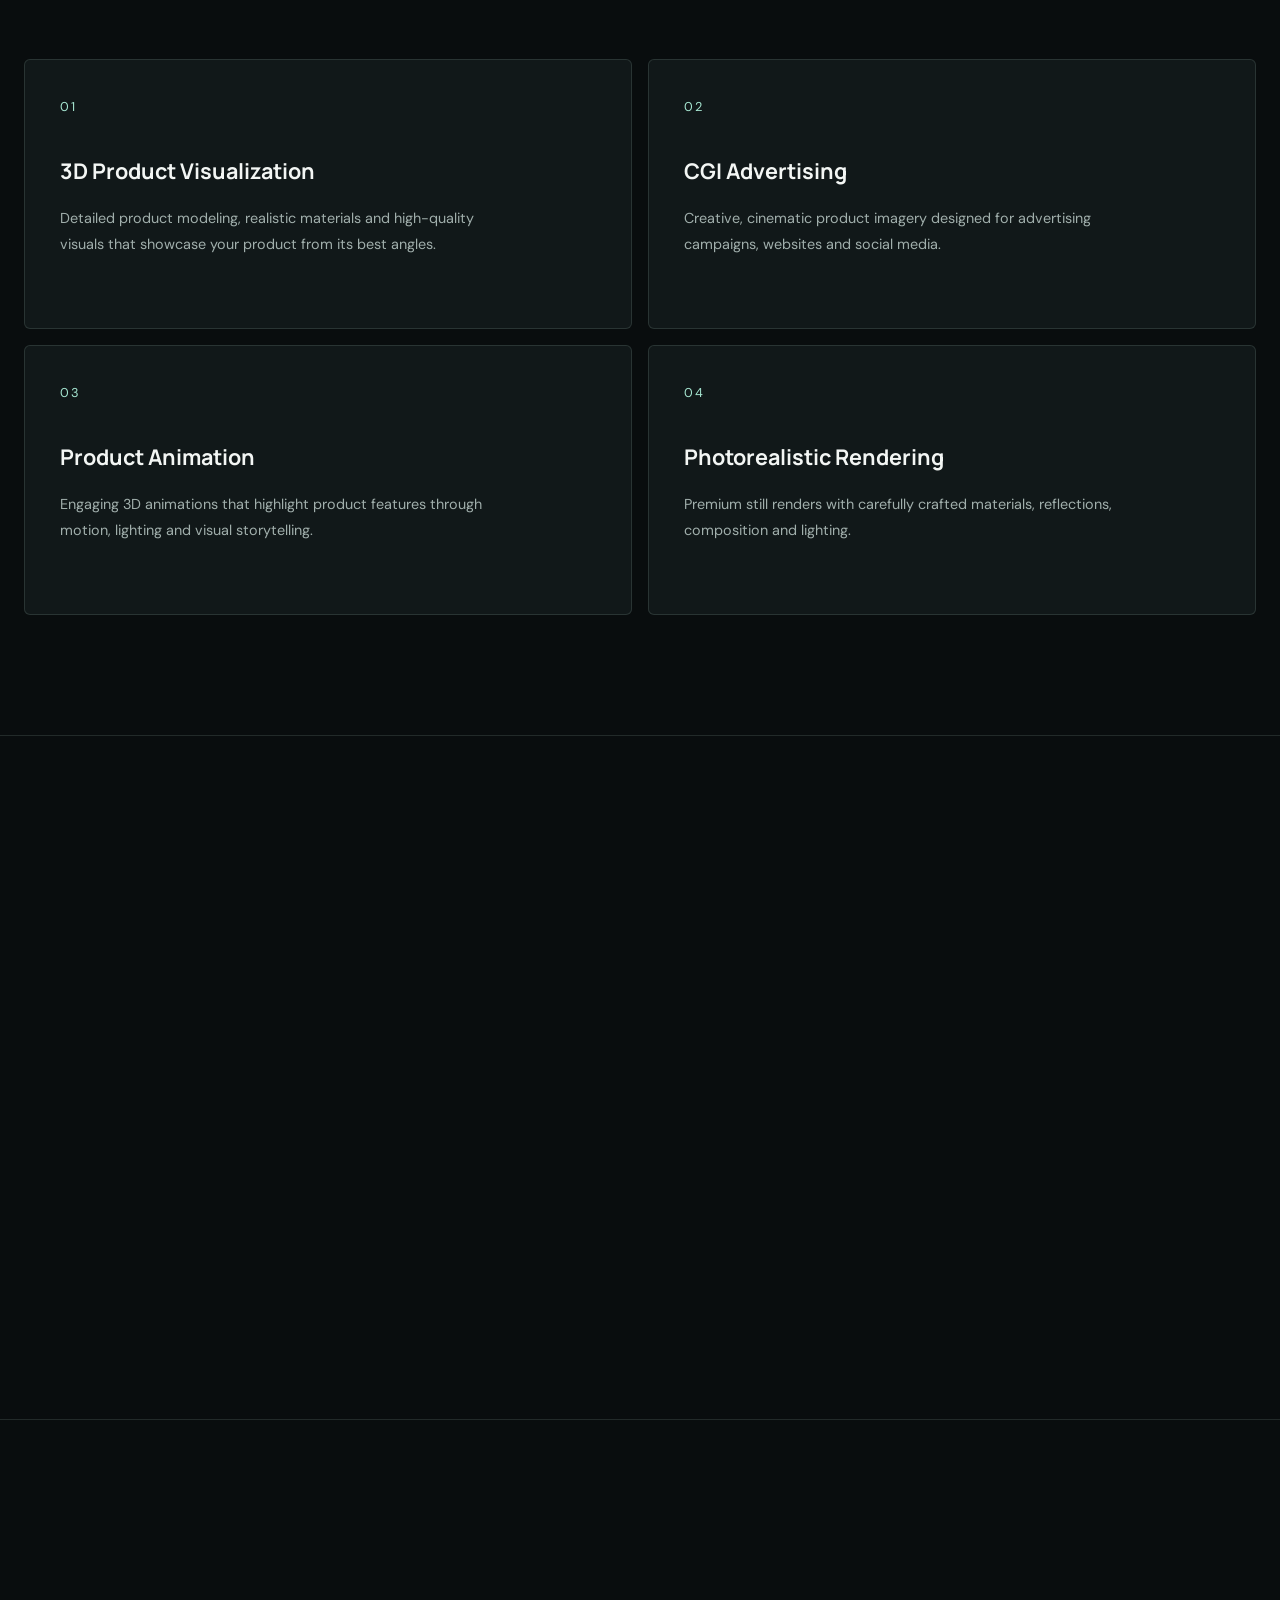
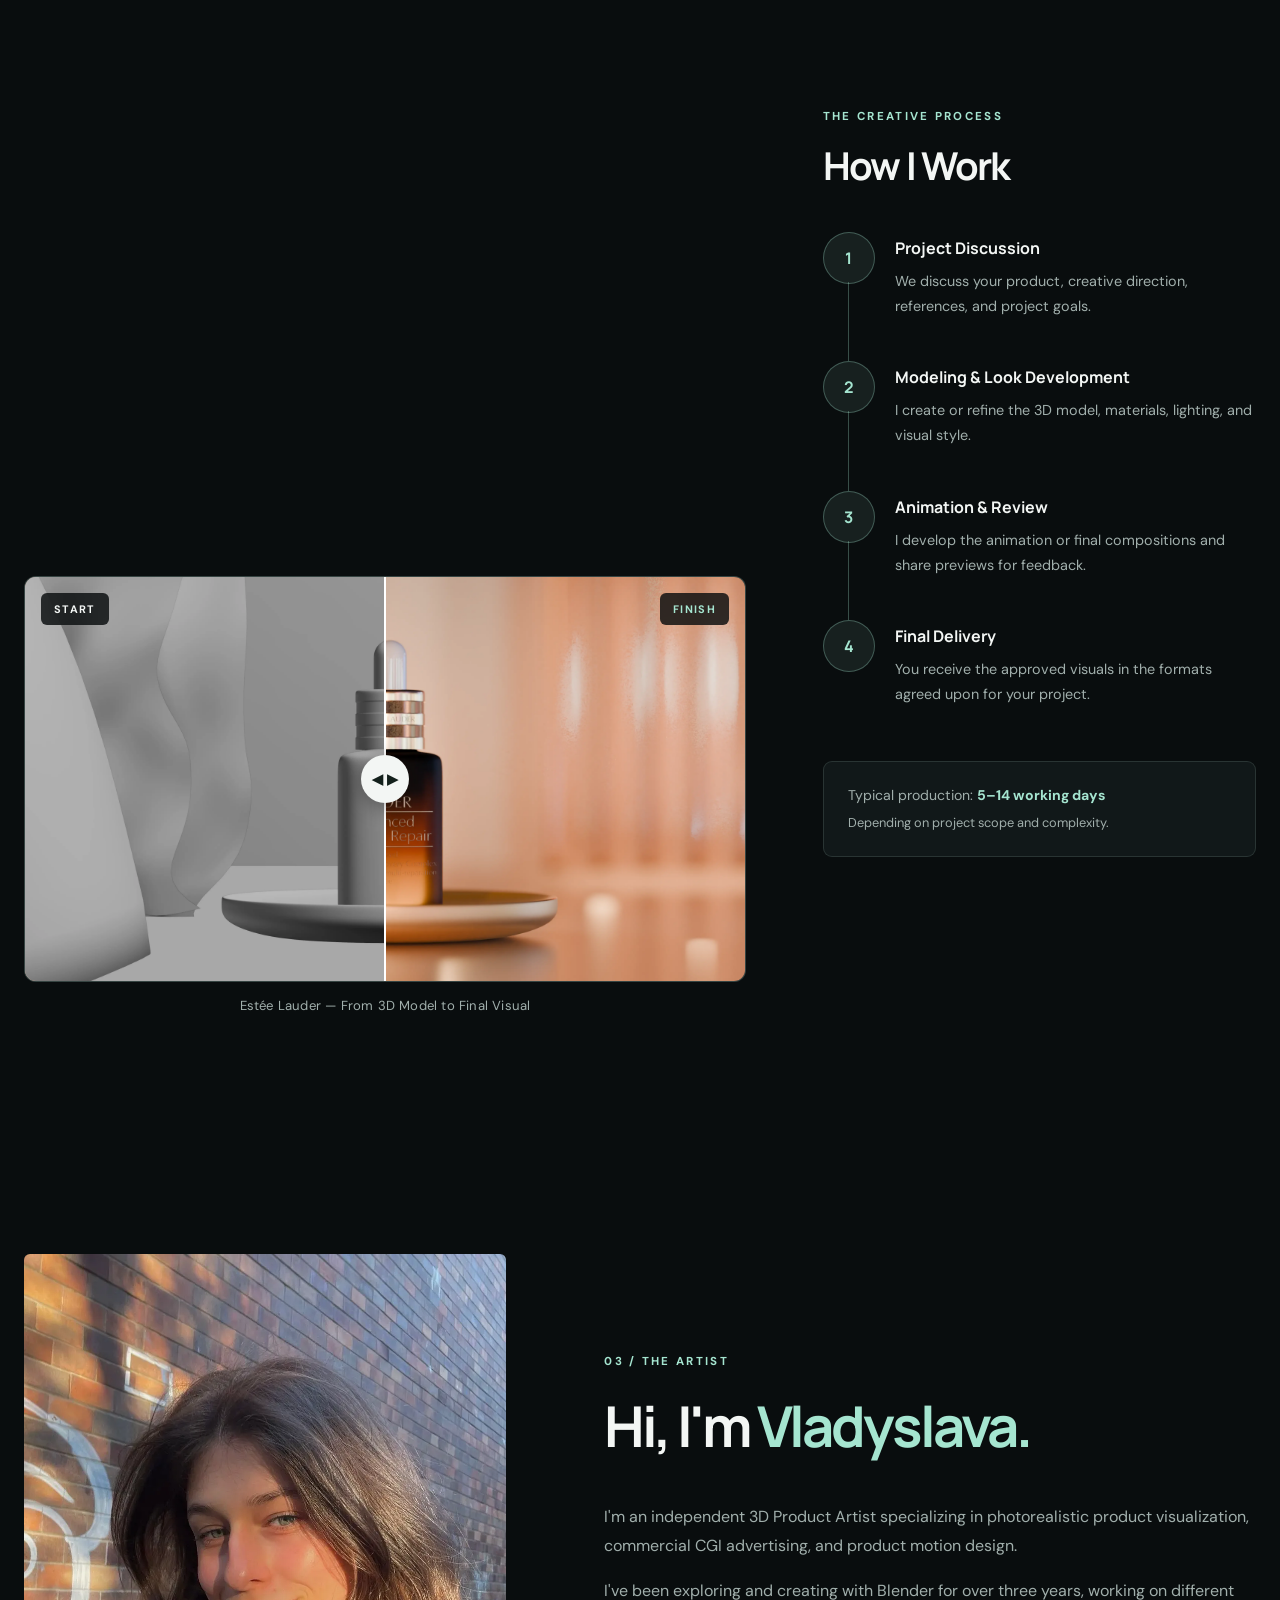
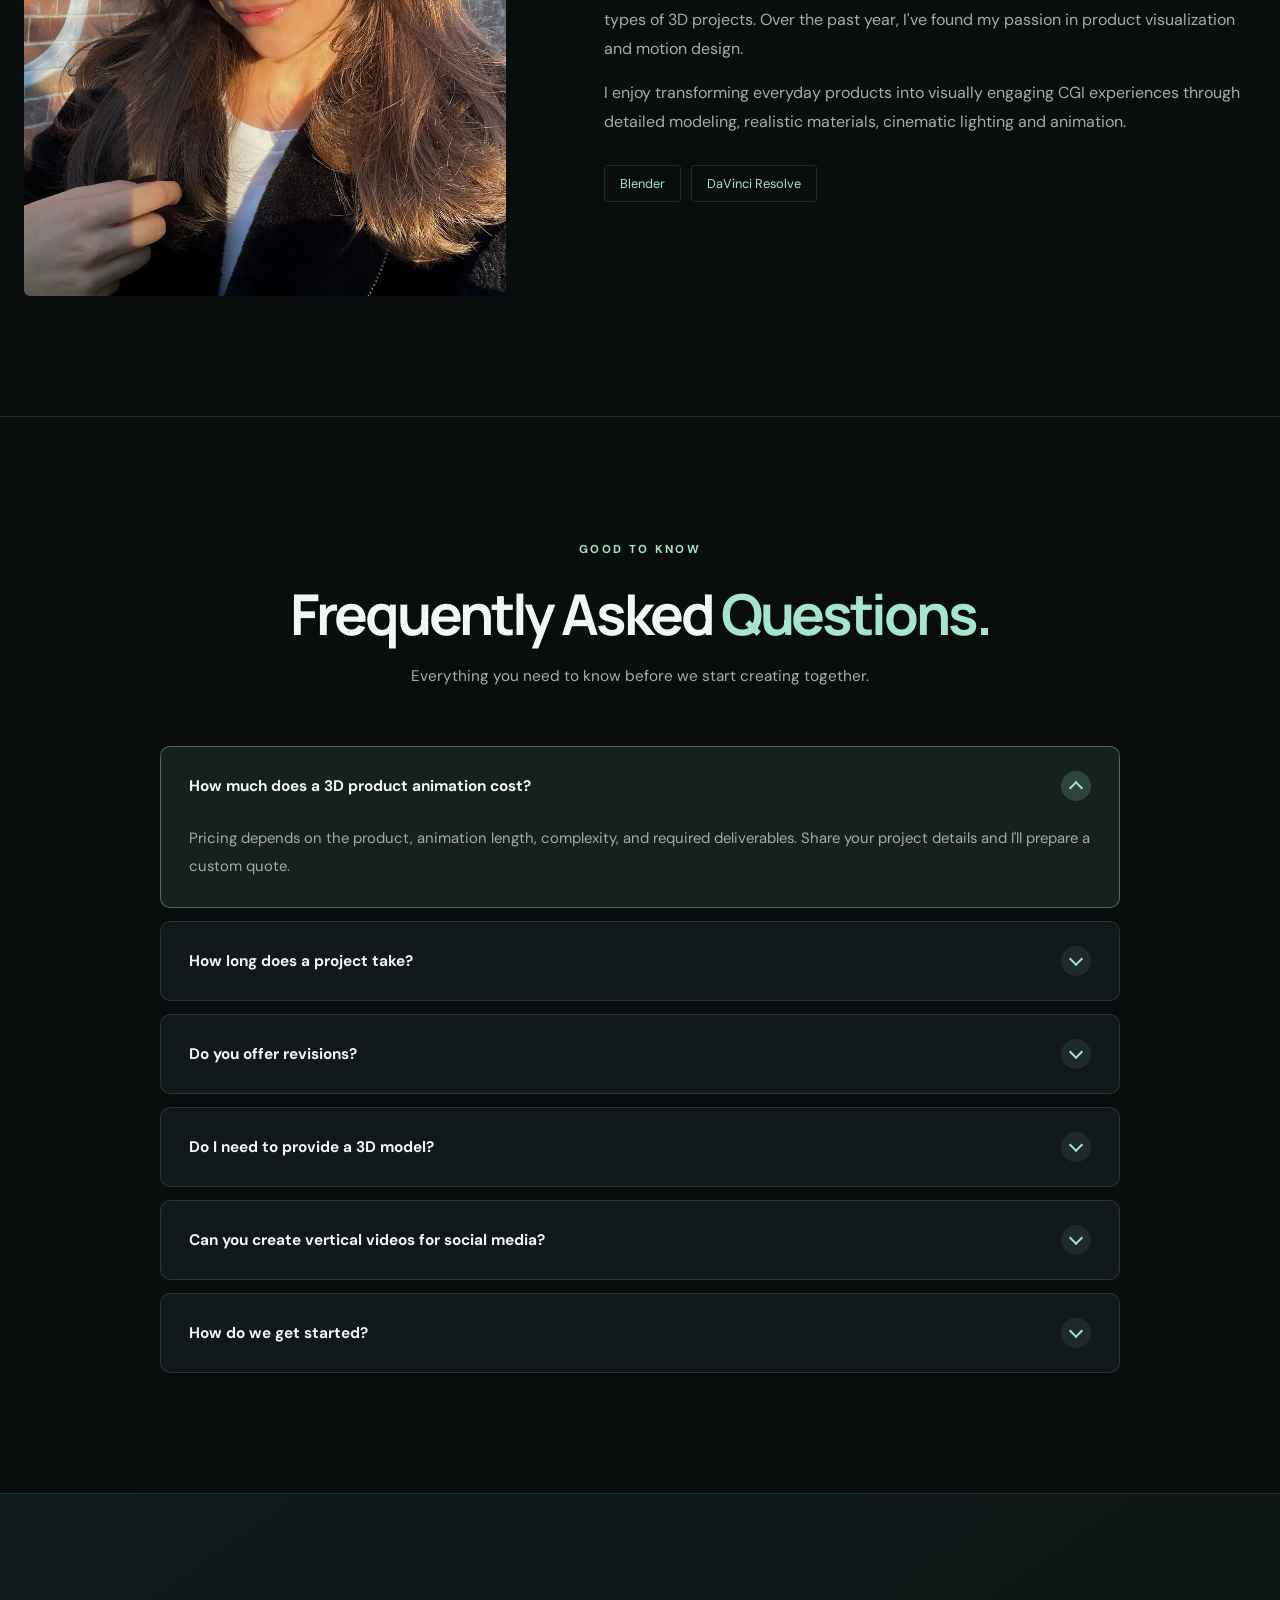
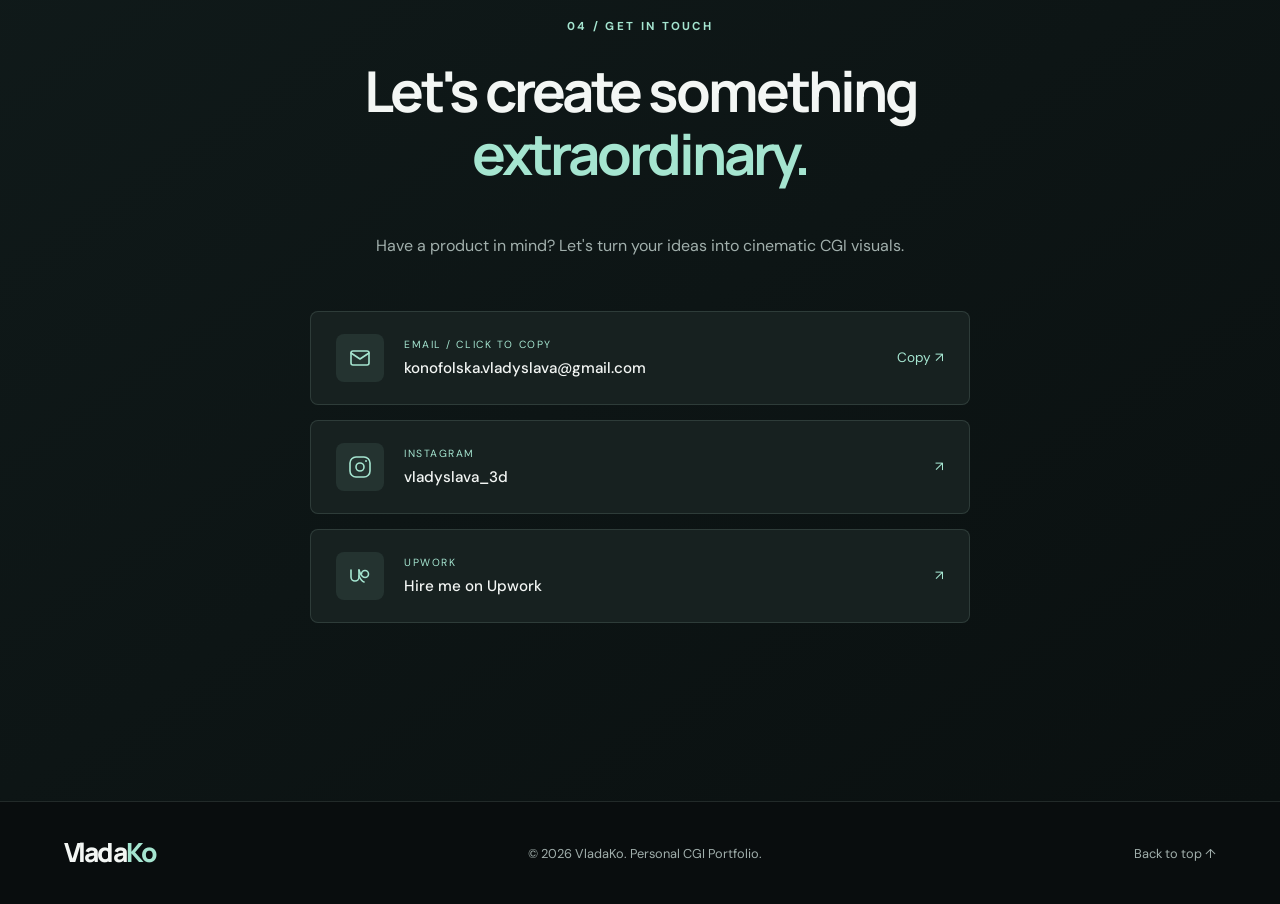
==== commit 432739cc: "Update print statement from 'Hello' to 'Goodbye'" ====
--- a/index.html
+++ b/index.html
@@ -4,12 +4,16 @@
 
 <head>
   
-  <script async src="https://www.googletagmanager.com/gtm.js?id=GTM-5L797J9X"></script>
+
+<!-- Google tag (gtag.js) -->
+<script async src="https://www.googletagmanager.com/gtag/js?id=G-XXXXXXXXXX"></script>
 <script>
   window.dataLayer = window.dataLayer || [];
   function gtag(){dataLayer.push(arguments);}
   gtag('js', new Date());
+  gtag('config', 'G-F8D3FKDGHG');
 </script>
+
   
   <meta charset="UTF-8">
 
